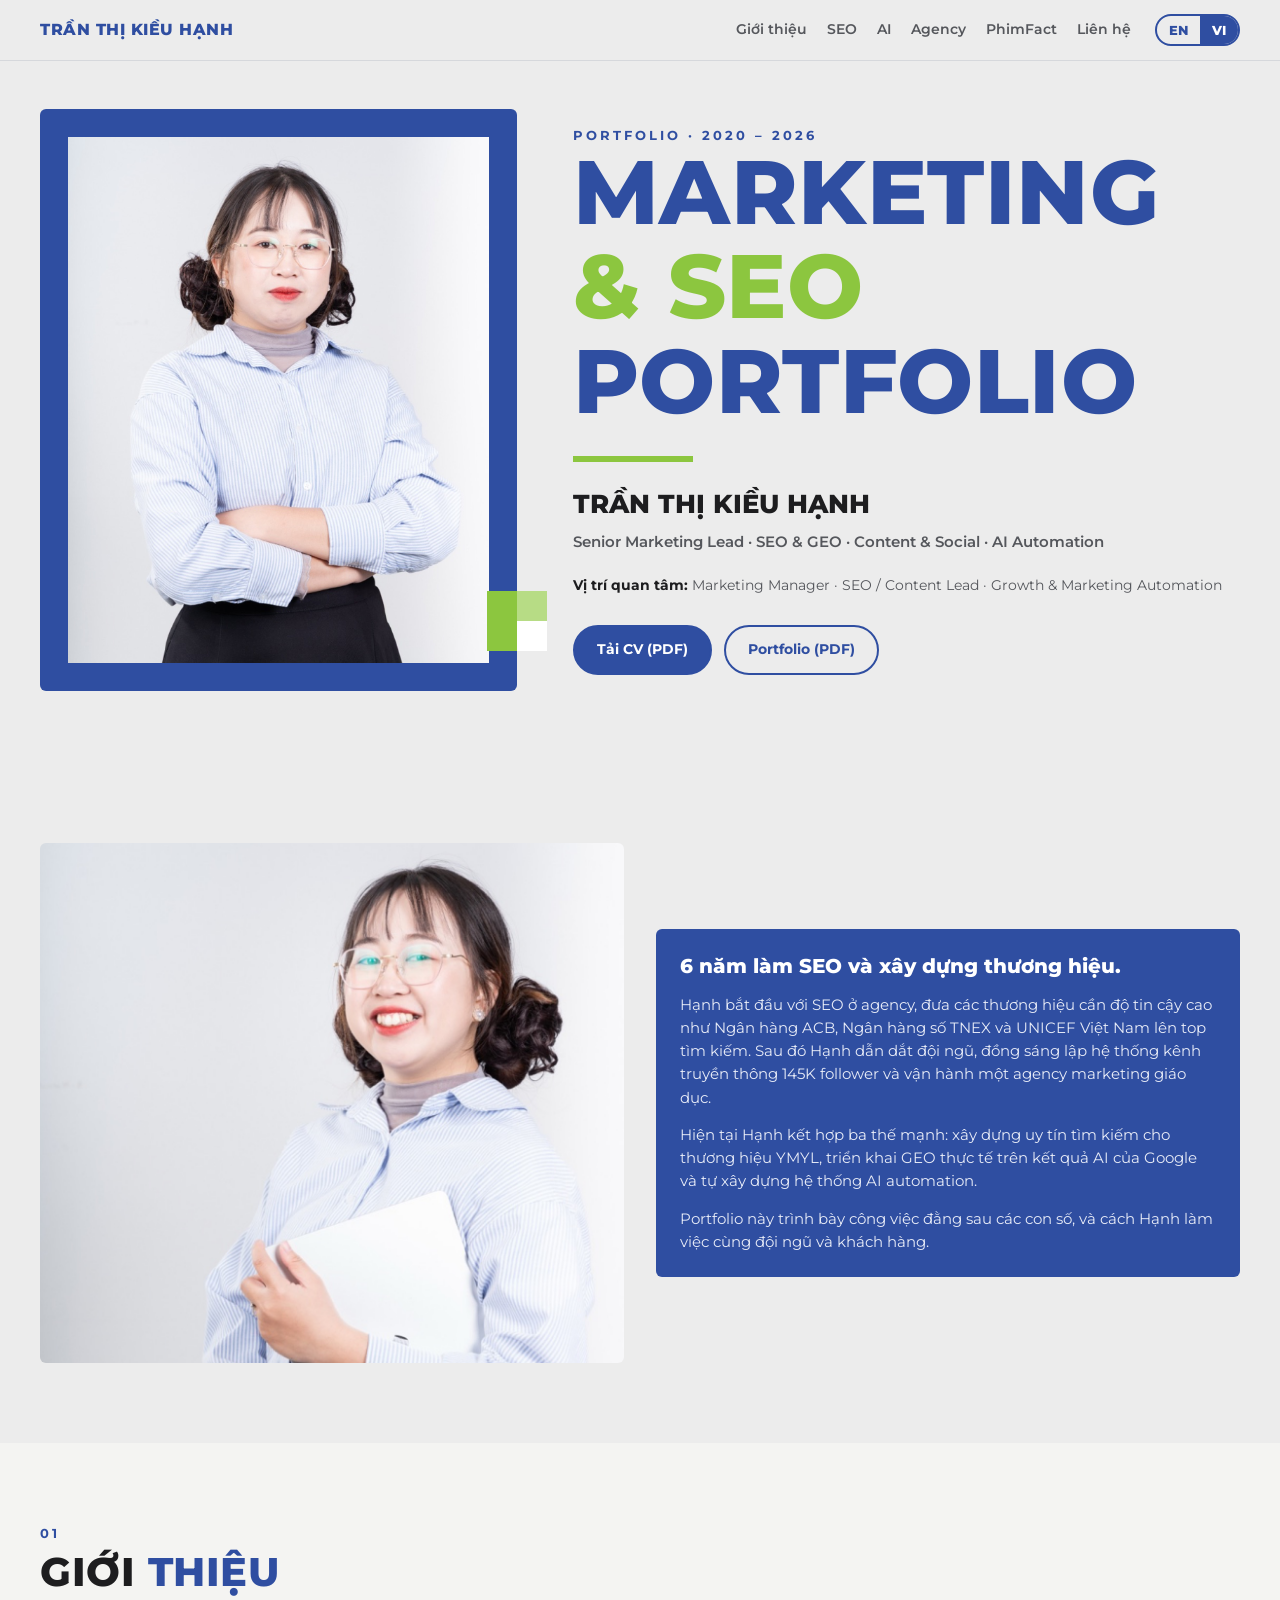
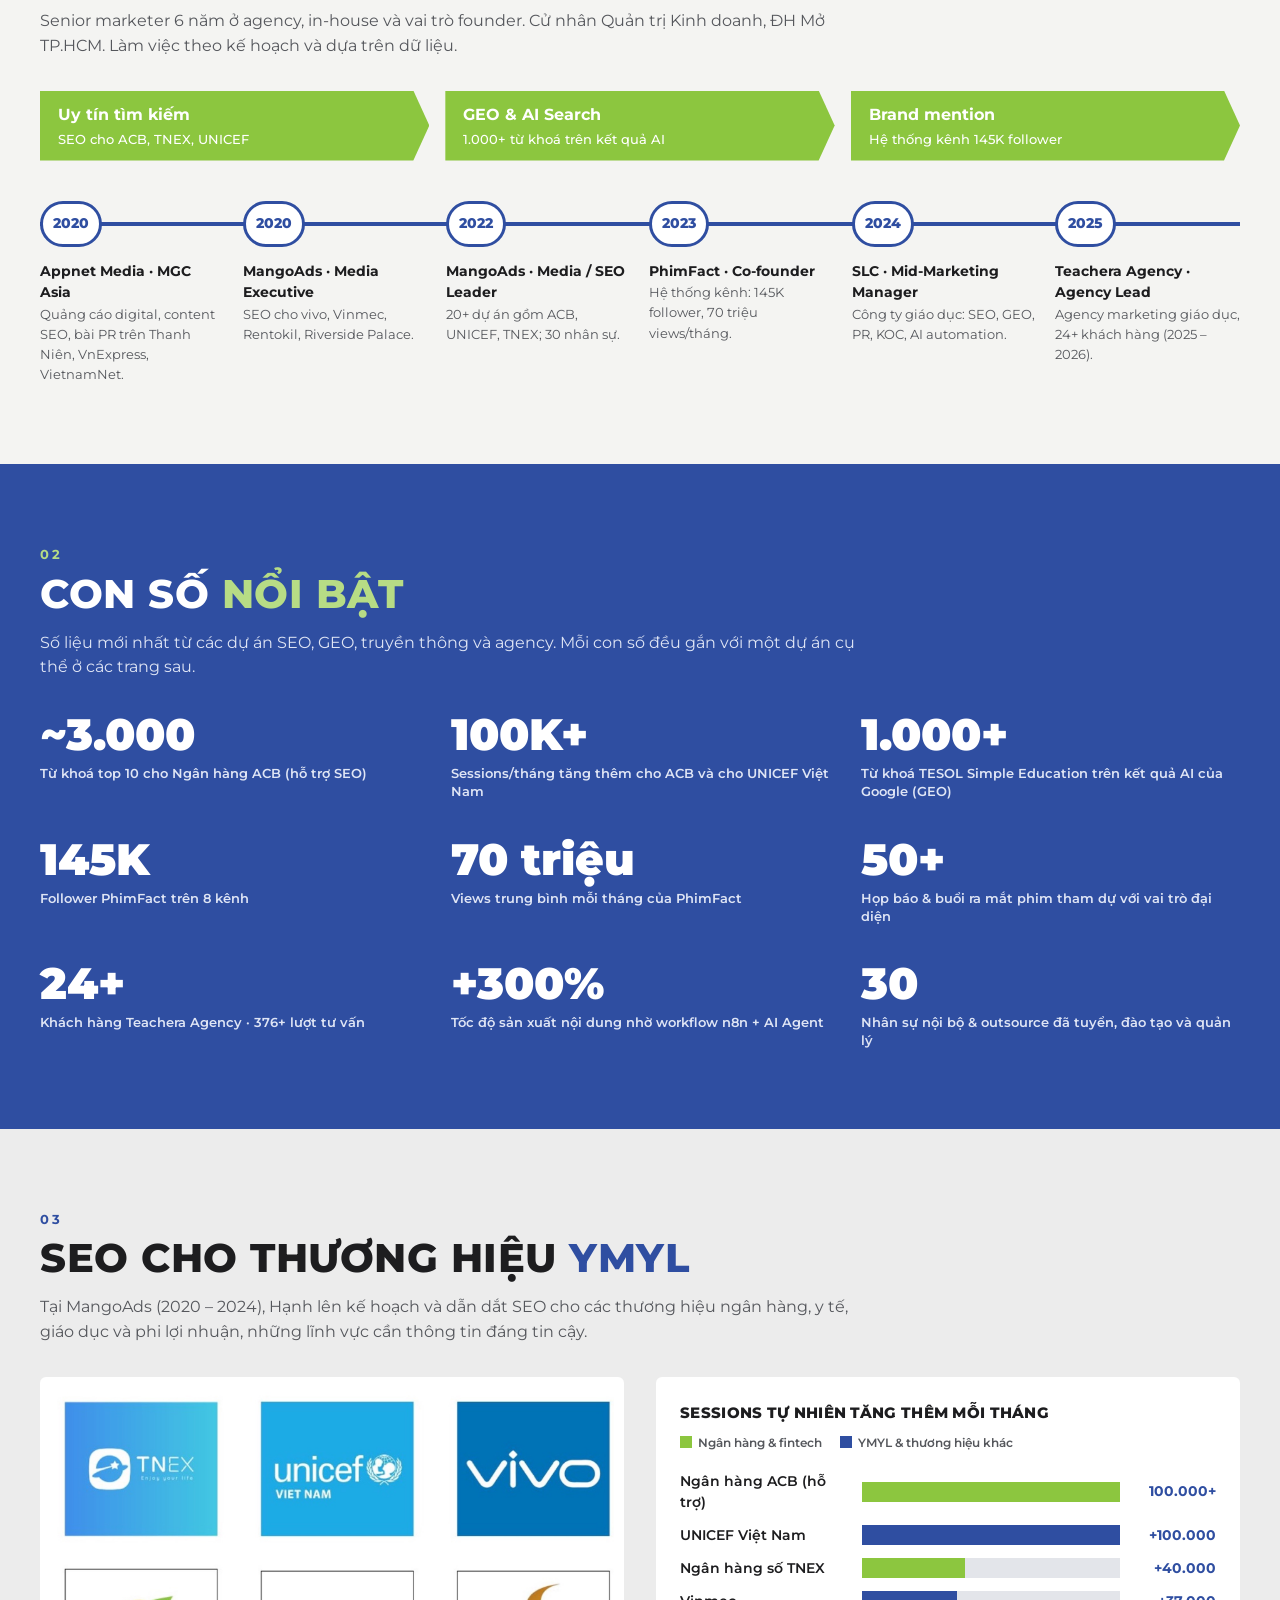
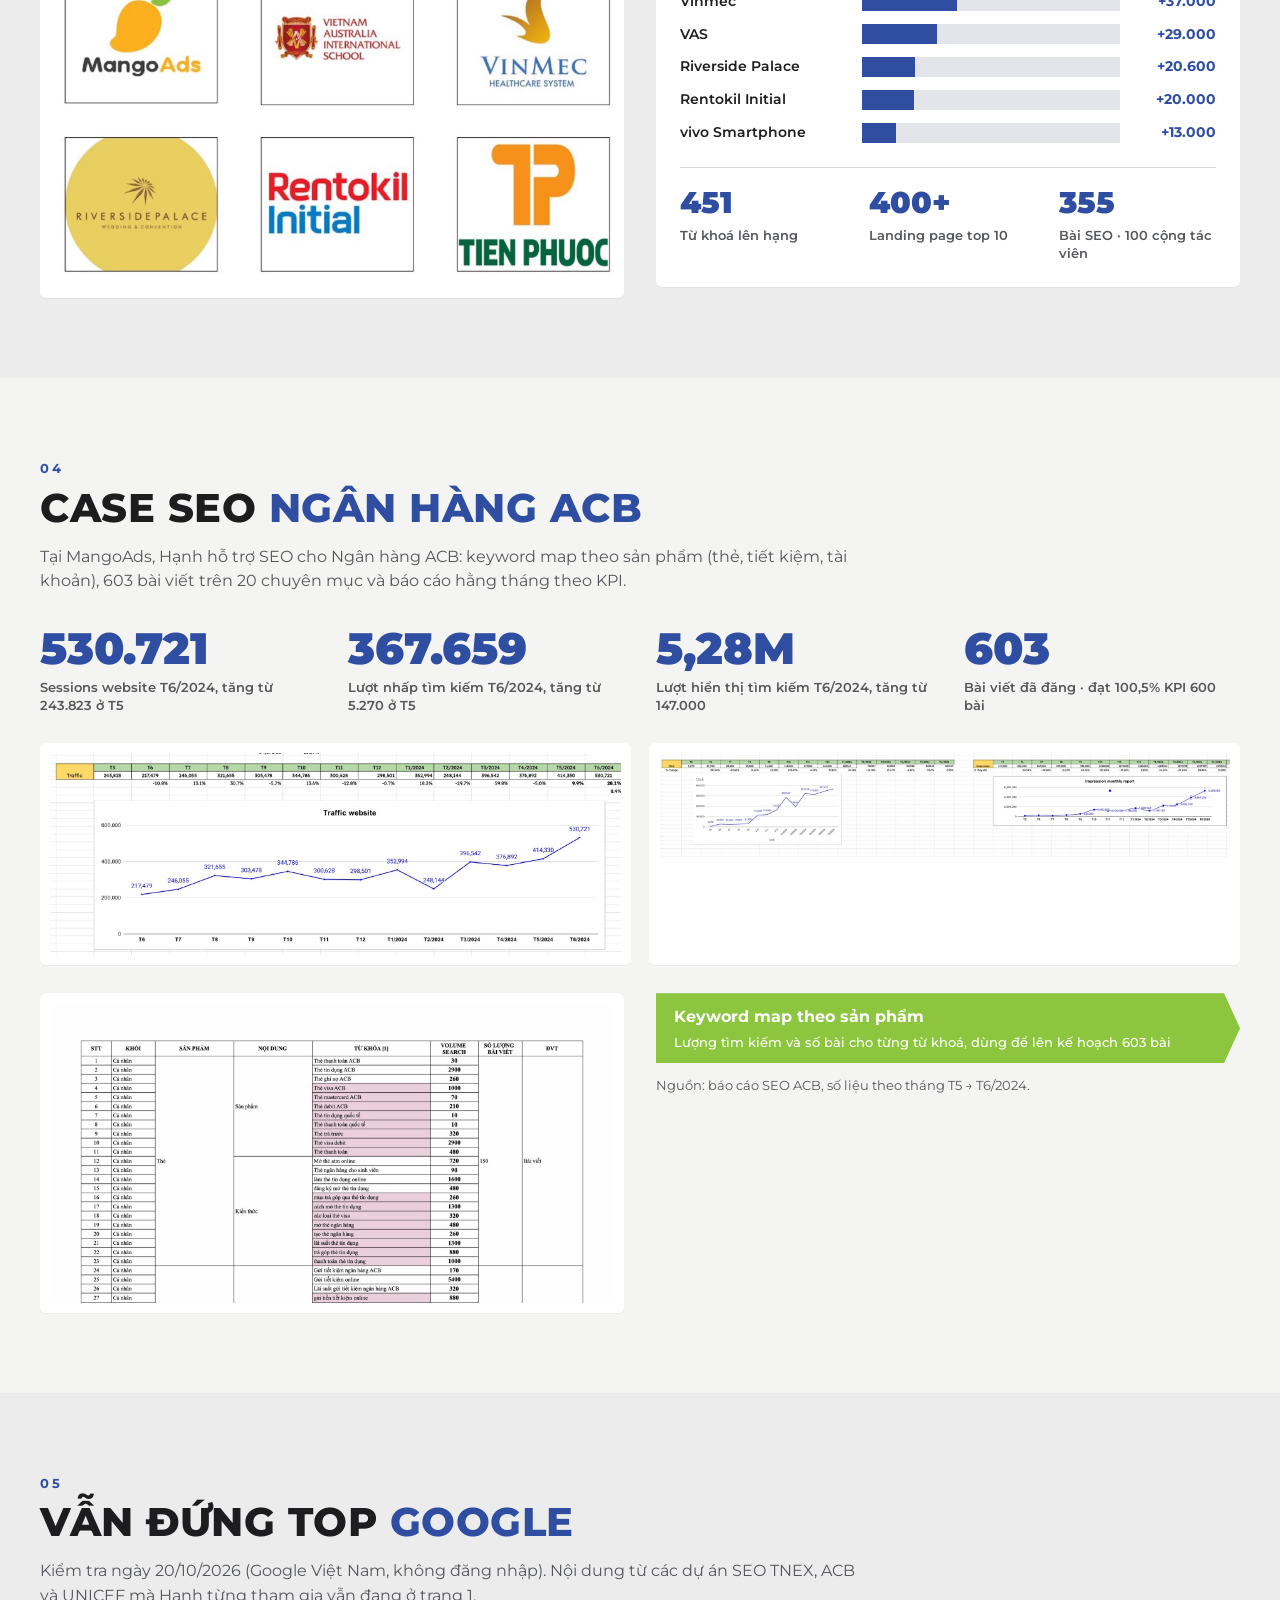
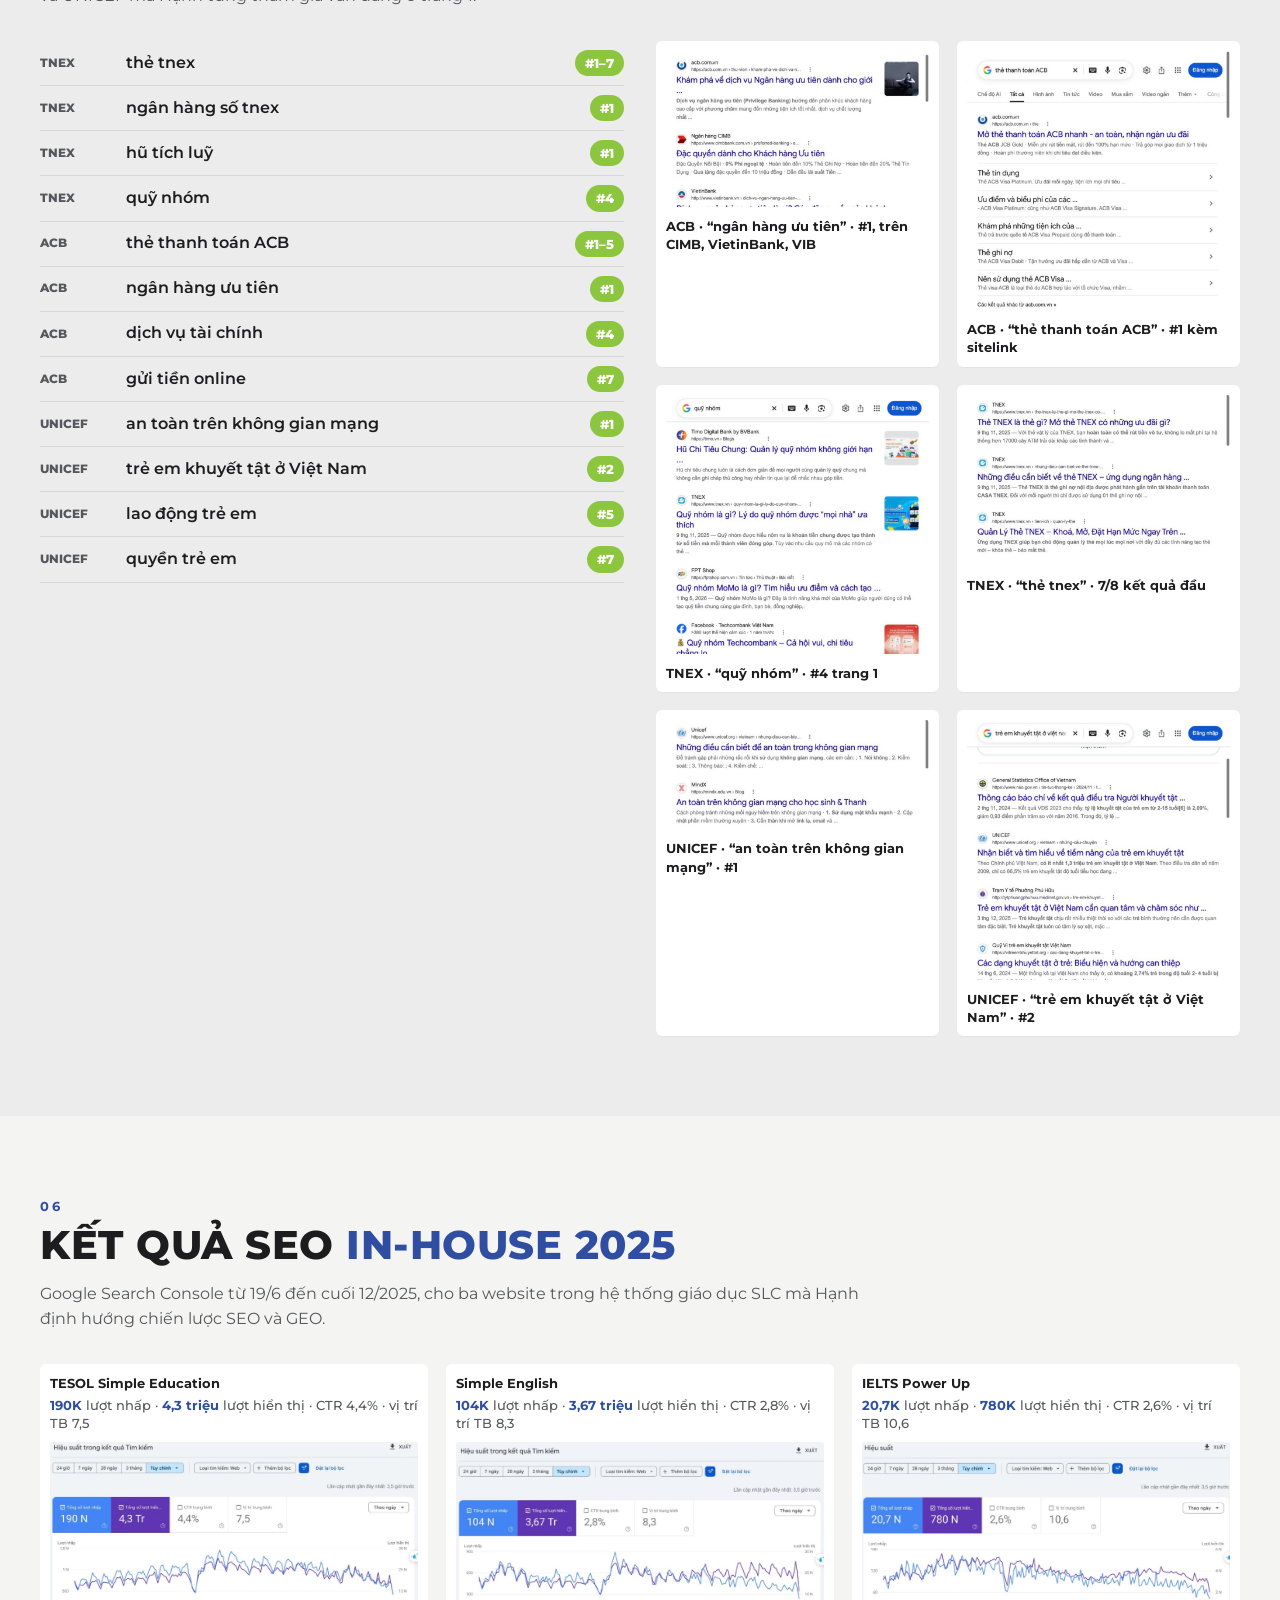
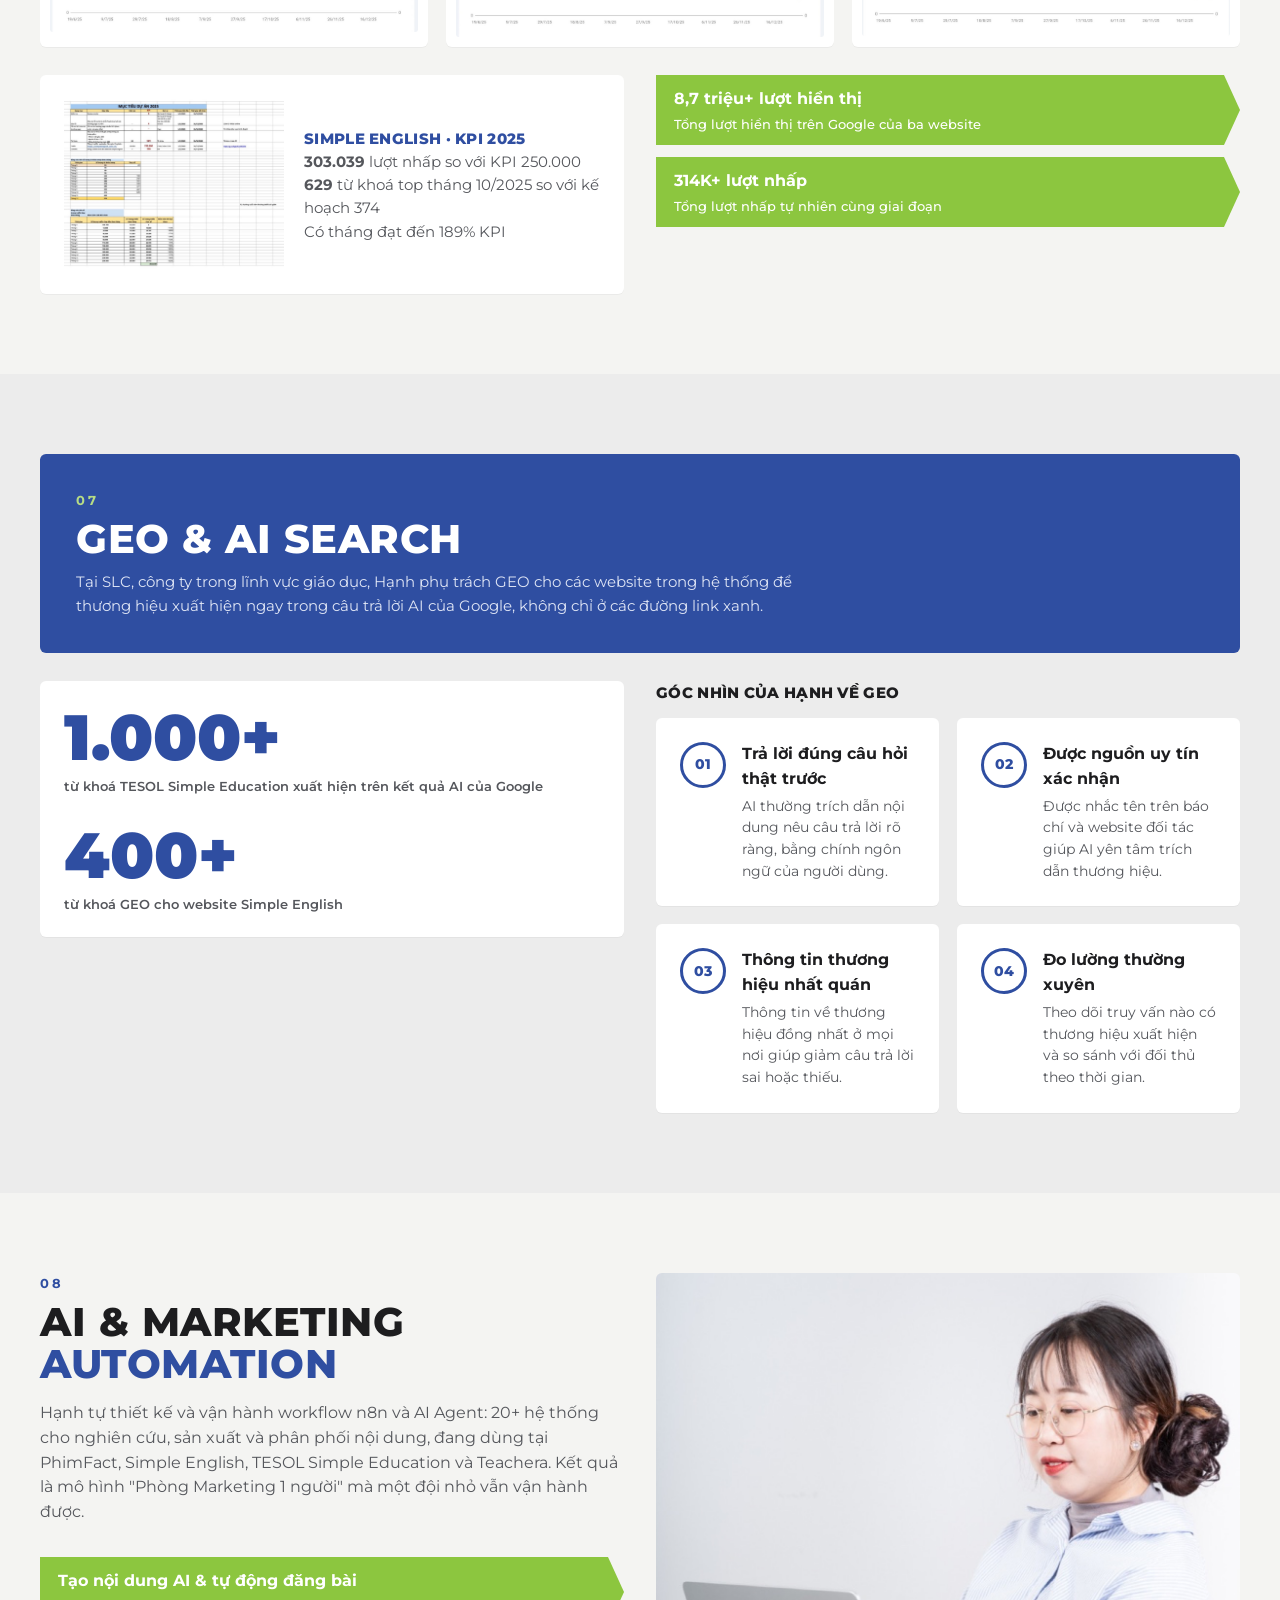
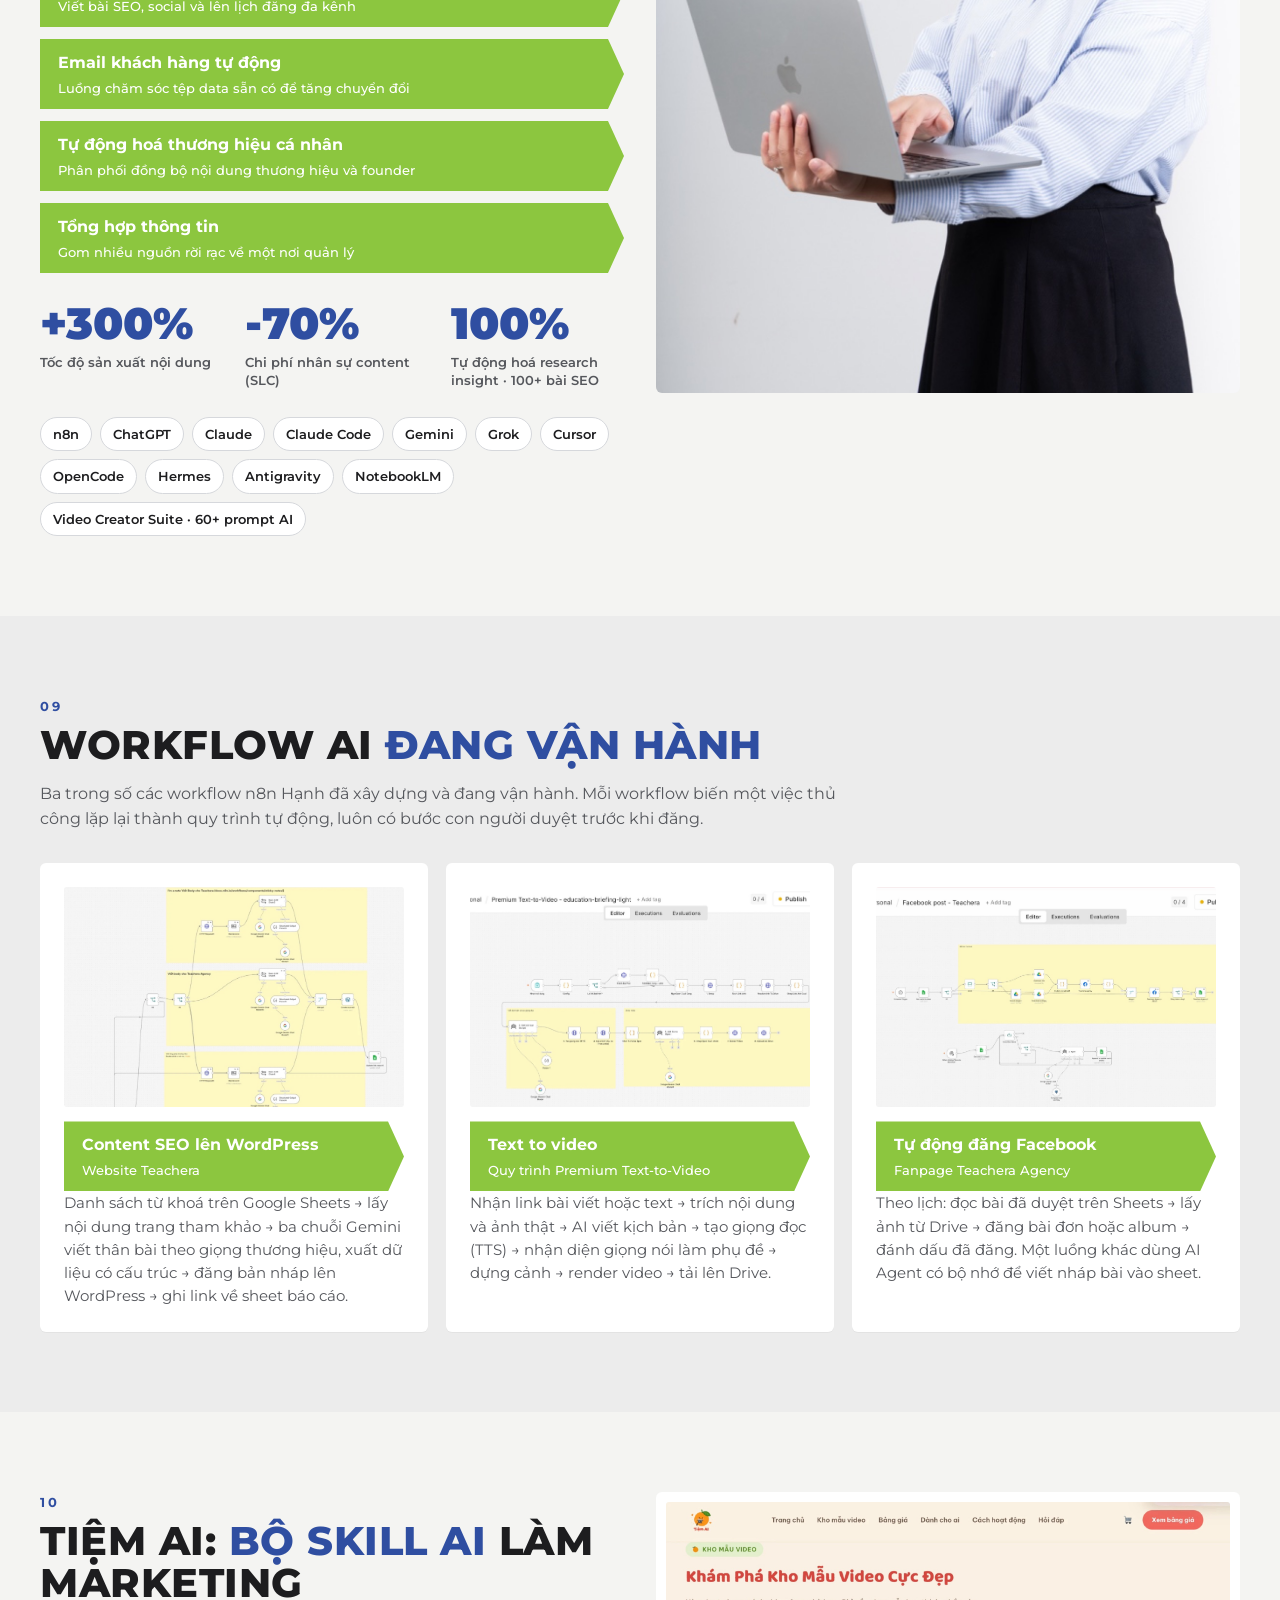
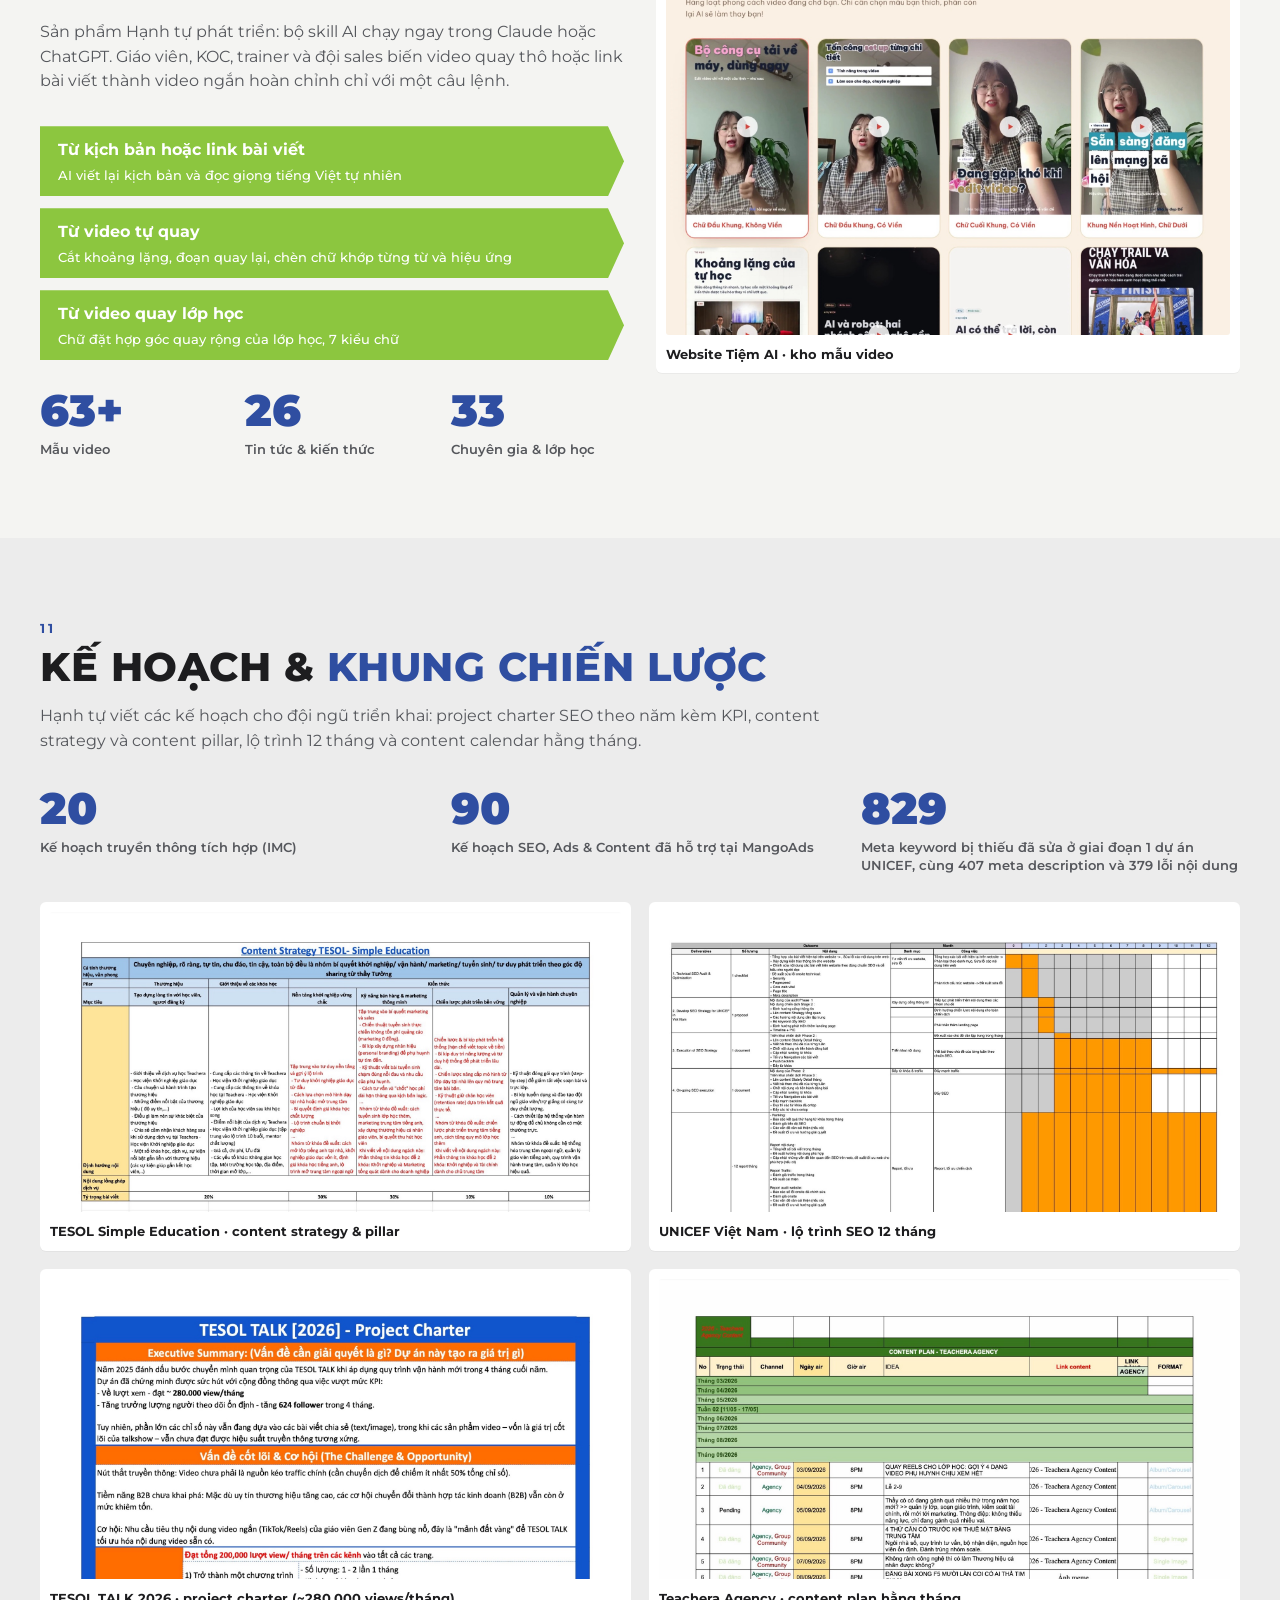
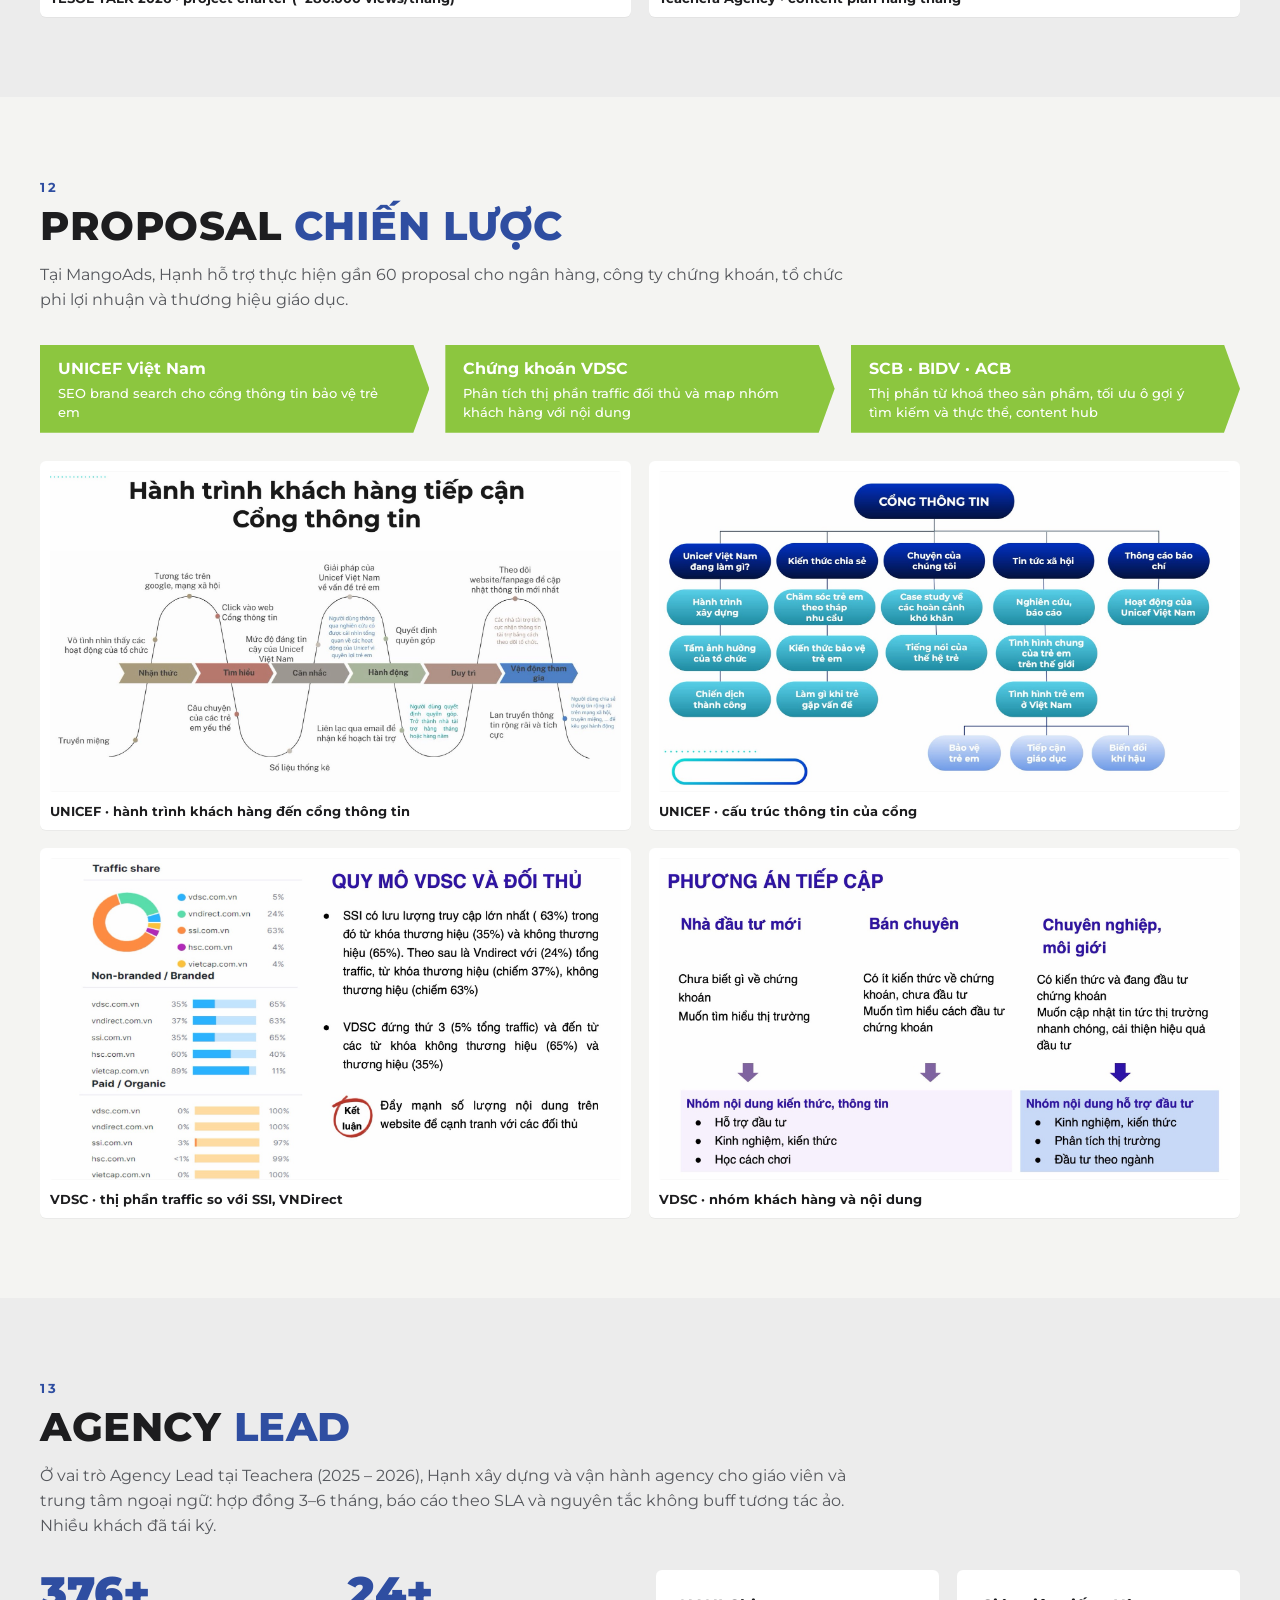
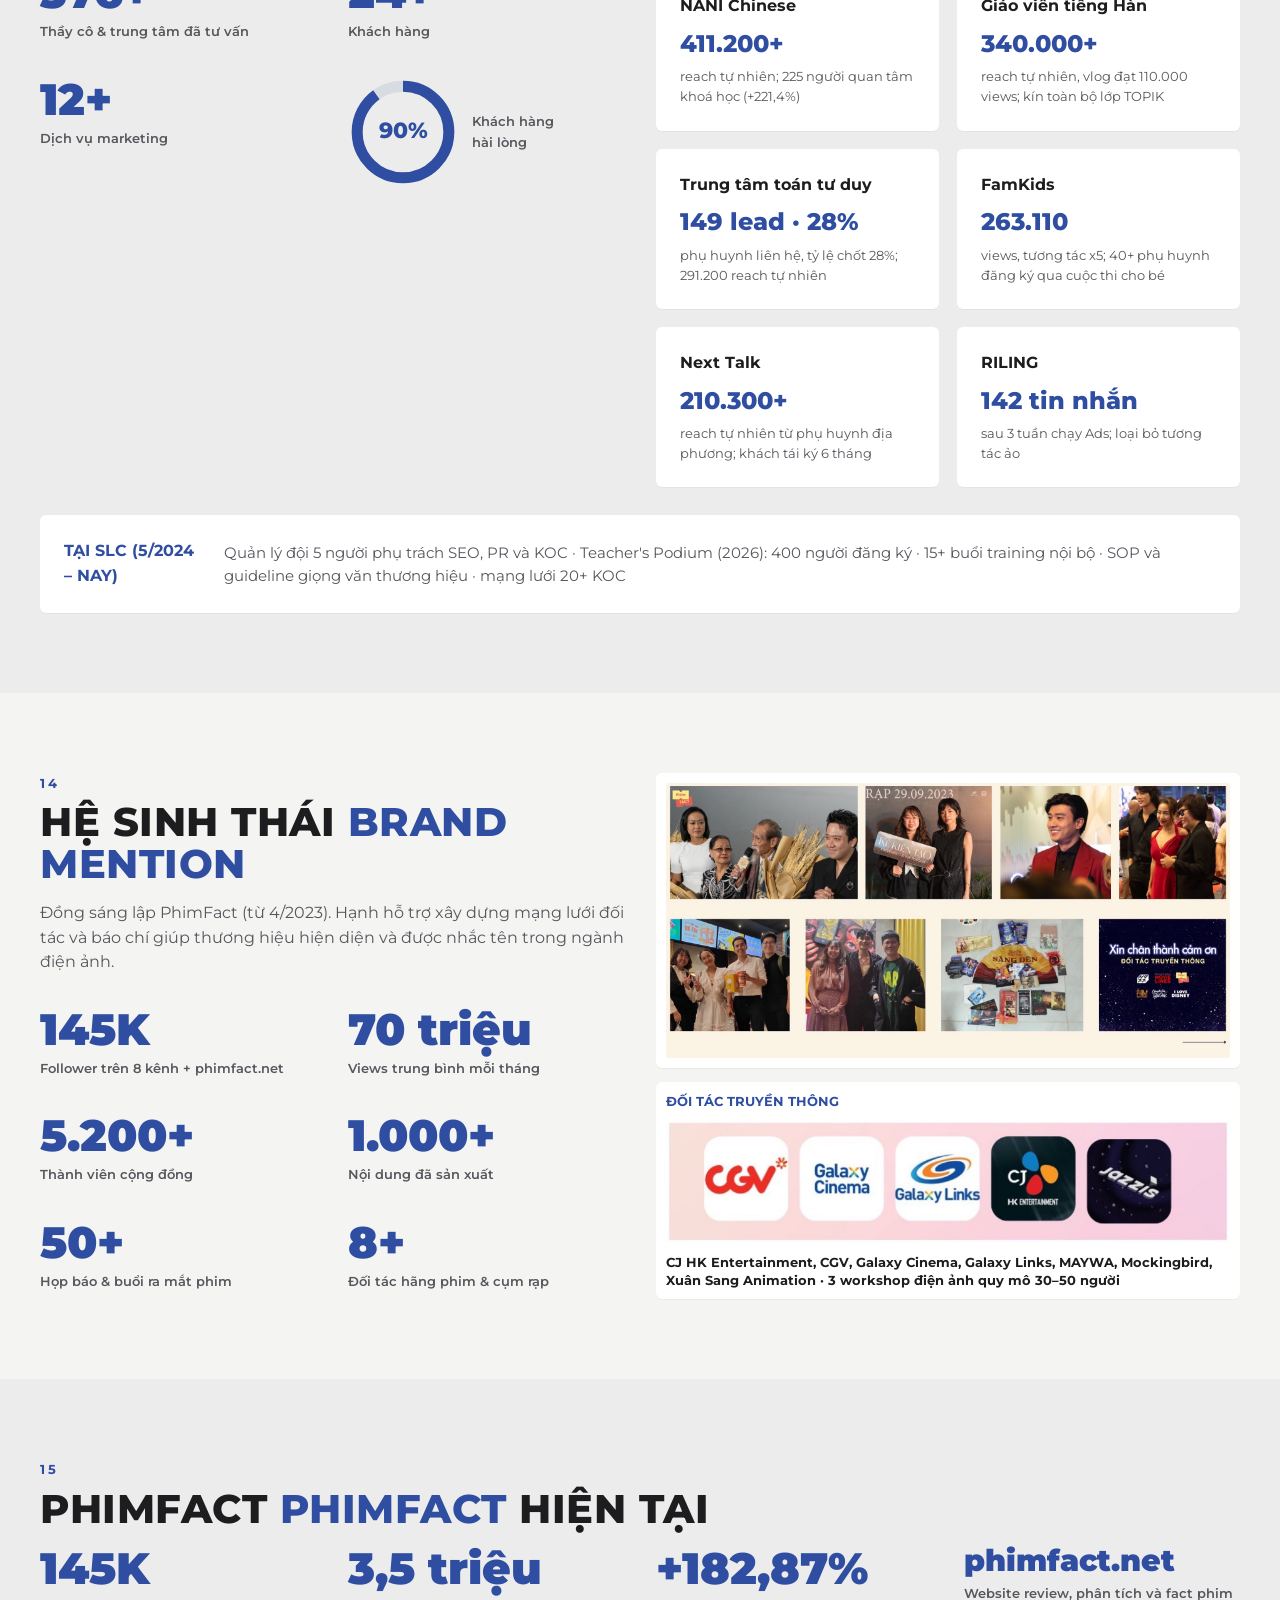
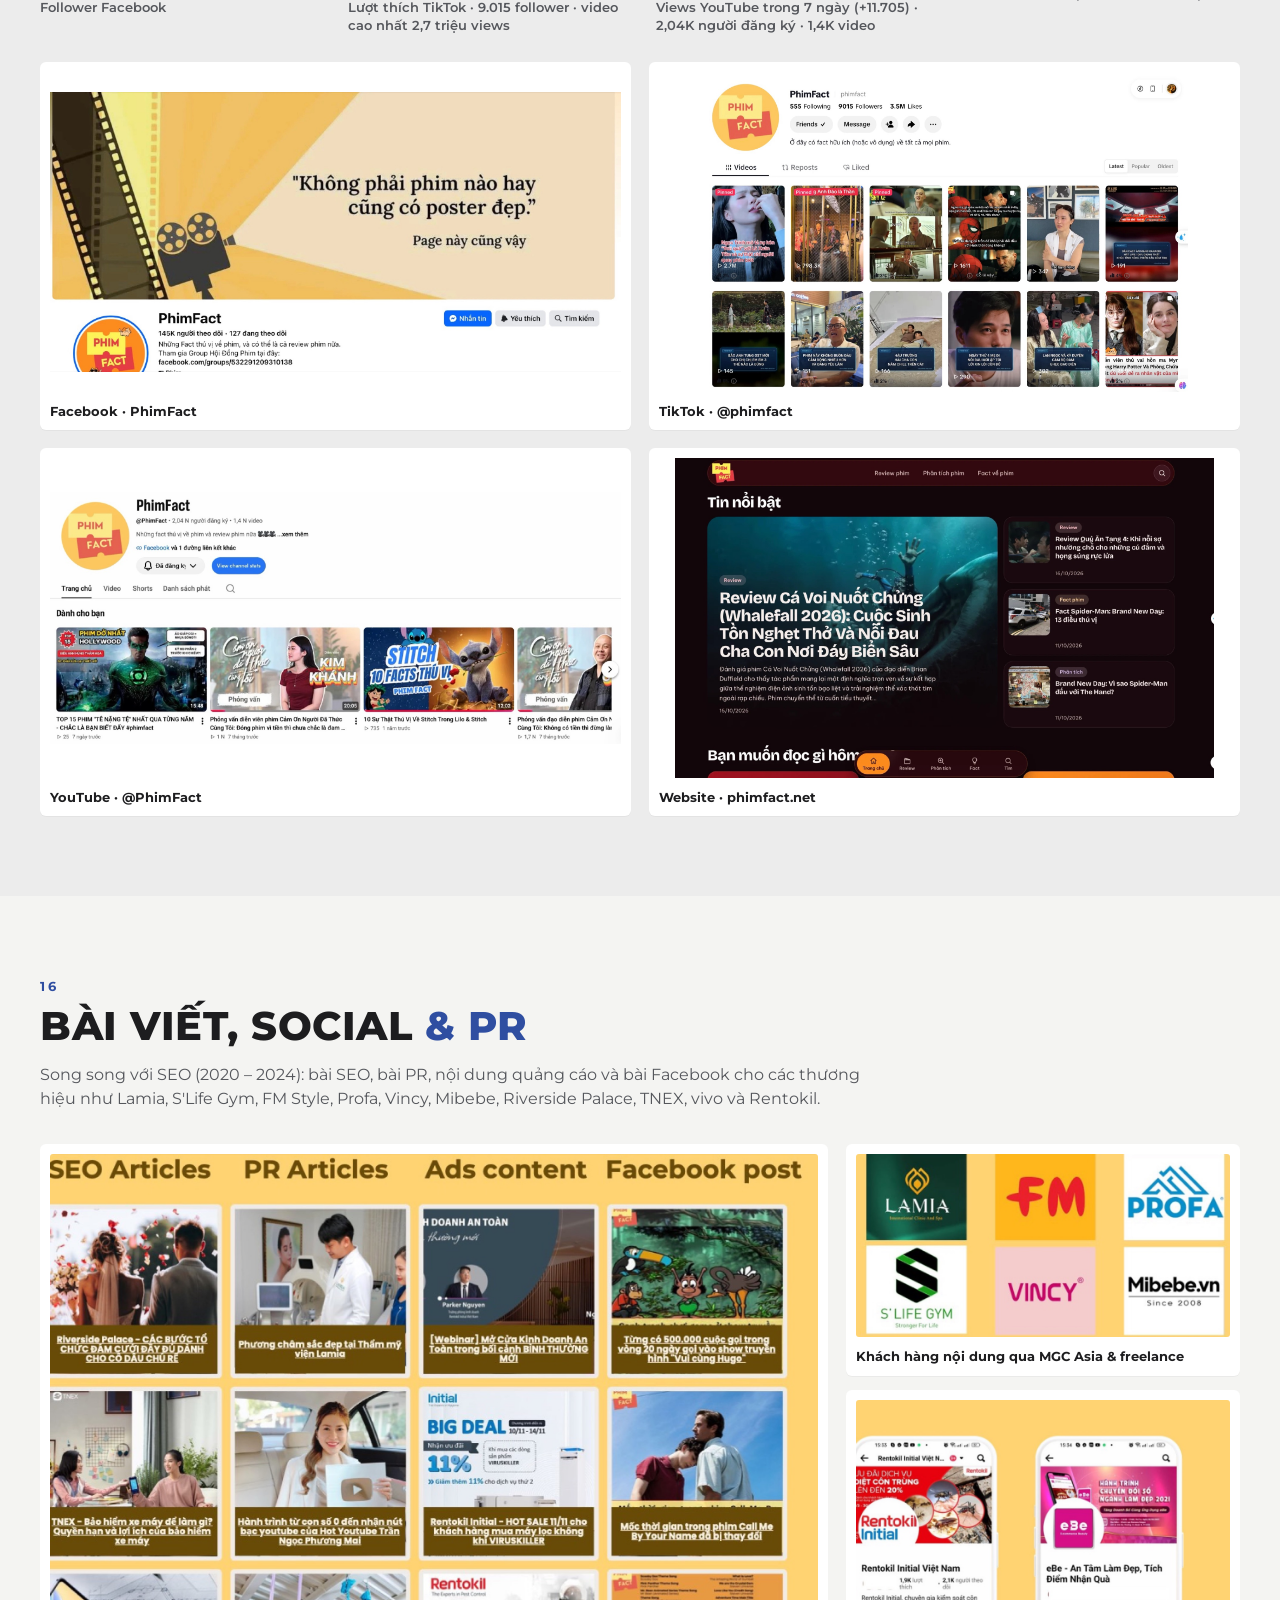
==== vi.html @ a960ad6c "Portfolio website (EN/VI) Co-Authored-By: Claude Opus 5.5 <noreply@anthropic.com>" ====
<!doctype html>
<html lang="vi">
<head>
<meta charset="utf-8">
<meta name="viewport" content="width=device-width, initial-scale=1">
<title>Trần Thị Kiều Hạnh – Portfolio Marketing &amp; SEO</title>
<meta name="description" content="Portfolio of Tran Thi Kieu Hanh, Senior Marketing Lead: SEO &amp; GEO, content &amp; social, digital PR and AI marketing automation. 6 years across agency, in-house and founder roles.">
<meta property="og:title" content="Trần Thị Kiều Hạnh – Portfolio Marketing &amp; SEO">
<meta property="og:description" content="SEO &amp; GEO, content &amp; social, digital PR and AI marketing automation. ACB, TNEX, UNICEF Vietnam, PhimFact, Teachera Agency.">
<meta property="og:image" content="assets/hanh-109.jpg">
<link rel="preconnect" href="https://fonts.googleapis.com">
<link href="https://fonts.googleapis.com/css2?family=Montserrat:wght@400;500;600;700;800;900&display=swap" rel="stylesheet">
<link rel="stylesheet" href="style.css">
</head>
<body>

<header class="nav">
  <div class="wrap nav-in">
    <a class="brand" href="#top">Trần Thị Kiều Hạnh</a>
    <nav class="links">
      <a href="#about">Giới thiệu</a>
      <a href="#seo">SEO</a>
      <a href="#ai">AI</a>
      <a href="#agency">Agency</a>
      <a href="#phimfact">PhimFact</a>
      <a href="#contact">Liên hệ</a>
    </nav>
    <div class="lang"><!--LANG--><a href="index.html">EN</a><a class="on" href="vi.html">VI</a><!--/LANG--></div>
  </div>
</header>

<main id="top">

<!-- HERO -->
<section class="hero">
  <div class="wrap hero-in">
    <div class="hero-photo"><img src="assets/hanh-109.jpg" alt="Tran Thi Kieu Hanh"><div class="px px-a"><i></i><i class="l"></i><i></i><i class="b"></i></div></div>
    <div class="hero-text">
      <div class="eyebrow">Portfolio · 2020 – 2026</div>
      <h1>Marketing <span class="g">&amp; SEO</span> Portfolio</h1>
      <div class="bar"></div>
      <div class="name">Trần Thị Kiều Hạnh</div>
      <p class="sub">Senior Marketing Lead · SEO &amp; GEO · Content &amp; Social · AI Automation</p>
      <p class="open"><b>Vị trí quan tâm:</b> Marketing Manager · SEO / Content Lead · Growth &amp; Marketing Automation</p>
      <div class="btns">
        <a class="btn" href="files/CV_Tran-Thi-Kieu-Hanh_VI.pdf" target="_blank" rel="noopener">Tải CV (PDF)</a>
        <a class="btn ghost" href="files/Portfolio_Tran-Thi-Kieu-Hanh_VI.pdf" target="_blank" rel="noopener">Portfolio (PDF)</a>
      </div>
    </div>
  </div>
</section>

<!-- INTRO -->
<section class="sec">
  <div class="wrap two">
    <div class="intro-photo"><img src="assets/hanh-136.jpg" alt=""></div>
    <div class="bluebox pad">
      <h3>6 năm làm SEO và xây dựng thương hiệu.</h3>
      <p>Hạnh bắt đầu với SEO ở agency, đưa các thương hiệu cần độ tin cậy cao như Ngân hàng ACB, Ngân hàng số TNEX và UNICEF Việt Nam lên top tìm kiếm. Sau đó Hạnh dẫn dắt đội ngũ, đồng sáng lập hệ thống kênh truyền thông 145K follower và vận hành một agency marketing giáo dục.</p>
      <p>Hiện tại Hạnh kết hợp ba thế mạnh: xây dựng uy tín tìm kiếm cho thương hiệu YMYL, triển khai GEO thực tế trên kết quả AI của Google và tự xây dựng hệ thống AI automation.</p>
      <p>Portfolio này trình bày công việc đằng sau các con số, và cách Hạnh làm việc cùng đội ngũ và khách hàng.</p>
    </div>
  </div>
</section>

<!-- ABOUT -->
<section class="sec alt" id="about">
  <div class="wrap">
    <div class="head"><div class="eyebrow">01</div><h2>Giới <span class="b">thiệu</span></h2></div>
    <p class="lead">Senior marketer 6 năm ở agency, in-house và vai trò founder. Cử nhân Quản trị Kinh doanh, ĐH Mở TP.HCM. Làm việc theo kế hoạch và dựa trên dữ liệu.</p>
    <div class="tabs3">
      <div class="tab">Uy tín tìm kiếm<small>SEO cho ACB, TNEX, UNICEF</small></div>
      <div class="tab">GEO &amp; AI Search<small>1.000+ từ khoá trên kết quả AI</small></div>
      <div class="tab">Brand mention<small>Hệ thống kênh 145K follower</small></div>
    </div>
    <div class="timeline">
      <div class="tl"><span class="num">2020</span><b>Appnet Media · MGC Asia</b><p>Quảng cáo digital, content SEO, bài PR trên Thanh Niên, VnExpress, VietnamNet.</p></div>
      <div class="tl"><span class="num">2020</span><b>MangoAds · Media Executive</b><p>SEO cho vivo, Vinmec, Rentokil, Riverside Palace.</p></div>
      <div class="tl"><span class="num">2022</span><b>MangoAds · Media / SEO Leader</b><p>20+ dự án gồm ACB, UNICEF, TNEX; 30 nhân sự.</p></div>
      <div class="tl"><span class="num">2023</span><b>PhimFact · Co-founder</b><p>Hệ thống kênh: 145K follower, 70 triệu views/tháng.</p></div>
      <div class="tl"><span class="num">2024</span><b>SLC · Mid-Marketing Manager</b><p>Công ty giáo dục: SEO, GEO, PR, KOC, AI automation.</p></div>
      <div class="tl"><span class="num">2025</span><b>Teachera Agency · Agency Lead</b><p>Agency marketing giáo dục, 24+ khách hàng (2025 – 2026).</p></div>
    </div>
  </div>
</section>

<!-- NUMBERS -->
<section class="sec blue">
  <div class="wrap">
    <div class="head"><div class="eyebrow light">02</div><h2 class="w">Con số <span class="g">nổi bật</span></h2></div>
    <p class="lead w">Số liệu mới nhất từ các dự án SEO, GEO, truyền thông và agency. Mỗi con số đều gắn với một dự án cụ thể ở các trang sau.</p>
    <div class="stats">
      <div class="stat"><b>~3.000</b><span>Từ khoá top 10 cho Ngân hàng ACB (hỗ trợ SEO)</span></div>
      <div class="stat"><b>100K+</b><span>Sessions/tháng tăng thêm cho ACB và cho UNICEF Việt Nam</span></div>
      <div class="stat"><b>1.000+</b><span>Từ khoá TESOL Simple Education trên kết quả AI của Google (GEO)</span></div>
      <div class="stat"><b>145K</b><span>Follower PhimFact trên 8 kênh</span></div>
      <div class="stat"><b>70 triệu</b><span>Views trung bình mỗi tháng của PhimFact</span></div>
      <div class="stat"><b>50+</b><span>Họp báo &amp; buổi ra mắt phim tham dự với vai trò đại diện</span></div>
      <div class="stat"><b>24+</b><span>Khách hàng Teachera Agency · 376+ lượt tư vấn</span></div>
      <div class="stat"><b>+300%</b><span>Tốc độ sản xuất nội dung nhờ workflow n8n + AI Agent</span></div>
      <div class="stat"><b>30</b><span>Nhân sự nội bộ &amp; outsource đã tuyển, đào tạo và quản lý</span></div>
    </div>
  </div>
</section>

<!-- SEO YMYL -->
<section class="sec" id="seo">
  <div class="wrap">
    <div class="head"><div class="eyebrow">03</div><h2>SEO cho thương hiệu <span class="b">YMYL</span></h2></div>
    <p class="lead">Tại MangoAds (2020 – 2024), Hạnh lên kế hoạch và dẫn dắt SEO cho các thương hiệu ngân hàng, y tế, giáo dục và phi lợi nhuận, những lĩnh vực cần thông tin đáng tin cậy.</p>
    <div class="two top">
      <figure class="card fig"><img class="zoom" src="assets/seo-logos.jpg" alt="SEO clients"></figure>
      <div class="card pad">
        <h4>Sessions tự nhiên tăng thêm mỗi tháng</h4>
        <div class="legend"><span><i class="lg-g"></i>Ngân hàng &amp; fintech</span><span><i class="lg-b"></i>YMYL &amp; thương hiệu khác</span></div>
        <div class="bars">
          <div class="br"><span>Ngân hàng ACB (hỗ trợ)</span><i><em class="g" style="width:100%"></em></i><b>100.000+</b></div>
          <div class="br"><span>UNICEF Việt Nam</span><i><em style="width:100%"></em></i><b>+100.000</b></div>
          <div class="br"><span>Ngân hàng số TNEX</span><i><em class="g" style="width:40%"></em></i><b>+40.000</b></div>
          <div class="br"><span>Vinmec</span><i><em style="width:37%"></em></i><b>+37.000</b></div>
          <div class="br"><span>VAS</span><i><em style="width:29%"></em></i><b>+29.000</b></div>
          <div class="br"><span>Riverside Palace</span><i><em style="width:20.6%"></em></i><b>+20.600</b></div>
          <div class="br"><span>Rentokil Initial</span><i><em style="width:20%"></em></i><b>+20.000</b></div>
          <div class="br"><span>vivo Smartphone</span><i><em style="width:13%"></em></i><b>+13.000</b></div>
        </div>
        <div class="stats small">
          <div class="stat"><b>451</b><span>Từ khoá lên hạng</span></div>
          <div class="stat"><b>400+</b><span>Landing page top 10</span></div>
          <div class="stat"><b>355</b><span>Bài SEO · 100 cộng tác viên</span></div>
        </div>
      </div>
    </div>
  </div>
</section>

<!-- ACB -->
<section class="sec alt">
  <div class="wrap">
    <div class="head"><div class="eyebrow">04</div><h2>Case SEO <span class="b">ngân hàng ACB</span></h2></div>
    <p class="lead">Tại MangoAds, Hạnh hỗ trợ SEO cho Ngân hàng ACB: keyword map theo sản phẩm (thẻ, tiết kiệm, tài khoản), 603 bài viết trên 20 chuyên mục và báo cáo hằng tháng theo KPI.</p>
    <div class="stats four">
      <div class="stat"><b>530.721</b><span>Sessions website T6/2024, tăng từ 243.823 ở T5</span></div>
      <div class="stat"><b>367.659</b><span>Lượt nhấp tìm kiếm T6/2024, tăng từ 5.270 ở T5</span></div>
      <div class="stat"><b>5,28M</b><span>Lượt hiển thị tìm kiếm T6/2024, tăng từ 147.000</span></div>
      <div class="stat"><b>603</b><span>Bài viết đã đăng · đạt 100,5% KPI 600 bài</span></div>
    </div>
    <div class="grid2">
      <figure class="card fig"><img class="zoom" src="assets/acb-traffic.jpg" alt="ACB traffic"></figure>
      <figure class="card fig"><img class="zoom" src="assets/acb-clicks-impr.jpg" alt="ACB clicks and impressions"></figure>
    </div>
    <div class="two top mt">
      <figure class="card fig"><img class="zoom crop" src="assets/plan-acb-keywordmap-c.jpg" alt="Keyword map"></figure>
      <div><div class="tab">Keyword map theo sản phẩm<small>Lượng tìm kiếm và số bài cho từng từ khoá, dùng để lên kế hoạch 603 bài</small></div>
      <p class="note">Nguồn: báo cáo SEO ACB, số liệu theo tháng T5 → T6/2024.</p></div>
    </div>
  </div>
</section>

<!-- STILL RANKING -->
<section class="sec">
  <div class="wrap">
    <div class="head"><div class="eyebrow">05</div><h2>Vẫn đứng top <span class="b">Google</span></h2></div>
    <p class="lead">Kiểm tra ngày 20/10/2026 (Google Việt Nam, không đăng nhập). Nội dung từ các dự án SEO TNEX, ACB và UNICEF mà Hạnh từng tham gia vẫn đang ở trang 1.</p>
    <div class="two top">
      <div class="rank">
        <div class="rr"><span>TNEX</span><b>thẻ tnex</b><em>#1–7</em></div>
        <div class="rr"><span>TNEX</span><b>ngân hàng số tnex</b><em>#1</em></div>
        <div class="rr"><span>TNEX</span><b>hũ tích luỹ</b><em>#1</em></div>
        <div class="rr"><span>TNEX</span><b>quỹ nhóm</b><em>#4</em></div>
        <div class="rr"><span>ACB</span><b>thẻ thanh toán ACB</b><em>#1–5</em></div>
        <div class="rr"><span>ACB</span><b>ngân hàng ưu tiên</b><em>#1</em></div>
        <div class="rr"><span>ACB</span><b>dịch vụ tài chính</b><em>#4</em></div>
        <div class="rr"><span>ACB</span><b>gửi tiền online</b><em>#7</em></div>
        <div class="rr"><span>UNICEF</span><b>an toàn trên không gian mạng</b><em>#1</em></div>
        <div class="rr"><span>UNICEF</span><b>trẻ em khuyết tật ở Việt Nam</b><em>#2</em></div>
        <div class="rr"><span>UNICEF</span><b>lao động trẻ em</b><em>#5</em></div>
        <div class="rr"><span>UNICEF</span><b>quyền trẻ em</b><em>#7</em></div>
      </div>
      <div class="grid3">
        <figure class="card fig"><img class="zoom" src="assets/serp/acb-ngan-hang-uu-tien.jpg" alt=""><figcaption>ACB · “ngân hàng ưu tiên” · #1, trên CIMB, VietinBank, VIB</figcaption></figure>
        <figure class="card fig"><img class="zoom" src="assets/serp/acb-the-thanh-toan-acb.jpg" alt=""><figcaption>ACB · “thẻ thanh toán ACB” · #1 kèm sitelink</figcaption></figure>
        <figure class="card fig"><img class="zoom" src="assets/serp/tnex-quy-nhom.jpg" alt=""><figcaption>TNEX · “quỹ nhóm” · #4 trang 1</figcaption></figure>
        <figure class="card fig"><img class="zoom" src="assets/serp/tnex-the-tnex.jpg" alt=""><figcaption>TNEX · “thẻ tnex” · 7/8 kết quả đầu</figcaption></figure>
        <figure class="card fig"><img class="zoom" src="assets/serp/unicef-an-toan-khong-gian-mang.jpg" alt=""><figcaption>UNICEF · “an toàn trên không gian mạng” · #1</figcaption></figure>
        <figure class="card fig"><img class="zoom" src="assets/serp/unicef-tre-em-khuyet-tat.jpg" alt=""><figcaption>UNICEF · “trẻ em khuyết tật ở Việt Nam” · #2</figcaption></figure>
      </div>
    </div>
  </div>
</section>

<!-- IN-HOUSE -->
<section class="sec alt">
  <div class="wrap">
    <div class="head"><div class="eyebrow">06</div><h2>Kết quả SEO <span class="b">in-house 2025</span></h2></div>
    <p class="lead">Google Search Console từ 19/6 đến cuối 12/2025, cho ba website trong hệ thống giáo dục SLC mà Hạnh định hướng chiến lược SEO và GEO.</p>
    <div class="grid3">
      <figure class="card fig"><figcaption class="top"><b>TESOL Simple Education</b><span><b>190K</b> lượt nhấp · <b>4,3 triệu</b> lượt hiển thị · CTR 4,4% · vị trí TB 7,5</span></figcaption><img class="zoom" src="assets/gsc-tse-crop.jpg" alt=""></figure>
      <figure class="card fig"><figcaption class="top"><b>Simple English</b><span><b>104K</b> lượt nhấp · <b>3,67 triệu</b> lượt hiển thị · CTR 2,8% · vị trí TB 8,3</span></figcaption><img class="zoom" src="assets/gsc-simpleenglish-crop.jpg" alt=""></figure>
      <figure class="card fig"><figcaption class="top"><b>IELTS Power Up</b><span><b>20,7K</b> lượt nhấp · <b>780K</b> lượt hiển thị · CTR 2,6% · vị trí TB 10,6</span></figcaption><img class="zoom" src="assets/gsc-ieltspowerup-crop.jpg" alt=""></figure>
    </div>
    <div class="two top mt">
      <div class="card pad row">
        <img class="zoom thumb" src="assets/plan-se-kpi-results.jpg" alt="">
        <div><h4 class="b">Simple English · KPI 2025</h4><p><b>303.039</b> lượt nhấp so với KPI 250.000<br><b>629</b> từ khoá top tháng 10/2025 so với kế hoạch 374<br>Có tháng đạt đến 189% KPI</p></div>
      </div>
      <div class="stack">
        <div class="tab">8,7 triệu+ lượt hiển thị<small>Tổng lượt hiển thị trên Google của ba website</small></div>
        <div class="tab">314K+ lượt nhấp<small>Tổng lượt nhấp tự nhiên cùng giai đoạn</small></div>
      </div>
    </div>
  </div>
</section>

<!-- GEO -->
<section class="sec">
  <div class="wrap">
    <div class="banner"><div class="eyebrow light">07</div><h2 class="w">GEO &amp; AI Search</h2><p>Tại SLC, công ty trong lĩnh vực giáo dục, Hạnh phụ trách GEO cho các website trong hệ thống để thương hiệu xuất hiện ngay trong câu trả lời AI của Google, không chỉ ở các đường link xanh.</p></div>
    <div class="two top mt">
      <div class="card pad">
        <div class="stat big"><b>1.000+</b><span>từ khoá TESOL Simple Education xuất hiện trên kết quả AI của Google</span></div>
        <div class="stat big mt"><b>400+</b><span>từ khoá GEO cho website Simple English</span></div>
      </div>
      <div>
        <h4>Góc nhìn của Hạnh về GEO</h4>
        <div class="grid2 mt-s">
          <div class="card pad step"><span class="num">01</span><div><b>Trả lời đúng câu hỏi thật trước</b><p>AI thường trích dẫn nội dung nêu câu trả lời rõ ràng, bằng chính ngôn ngữ của người dùng.</p></div></div>
          <div class="card pad step"><span class="num">02</span><div><b>Được nguồn uy tín xác nhận</b><p>Được nhắc tên trên báo chí và website đối tác giúp AI yên tâm trích dẫn thương hiệu.</p></div></div>
          <div class="card pad step"><span class="num">03</span><div><b>Thông tin thương hiệu nhất quán</b><p>Thông tin về thương hiệu đồng nhất ở mọi nơi giúp giảm câu trả lời sai hoặc thiếu.</p></div></div>
          <div class="card pad step"><span class="num">04</span><div><b>Đo lường thường xuyên</b><p>Theo dõi truy vấn nào có thương hiệu xuất hiện và so sánh với đối thủ theo thời gian.</p></div></div>
        </div>
      </div>
    </div>
  </div>
</section>

<!-- AI AUTOMATION -->
<section class="sec alt" id="ai">
  <div class="wrap two top">
    <div>
      <div class="head"><div class="eyebrow">08</div><h2>AI &amp; marketing <span class="b">automation</span></h2></div>
      <p class="lead">Hạnh tự thiết kế và vận hành workflow n8n và AI Agent: 20+ hệ thống cho nghiên cứu, sản xuất và phân phối nội dung, đang dùng tại PhimFact, Simple English, TESOL Simple Education và Teachera. Kết quả là mô hình "Phòng Marketing 1 người" mà một đội nhỏ vẫn vận hành được.</p>
      <div class="stack">
        <div class="tab">Tạo nội dung AI &amp; tự động đăng bài<small>Viết bài SEO, social và lên lịch đăng đa kênh</small></div>
        <div class="tab">Email khách hàng tự động<small>Luồng chăm sóc tệp data sẵn có để tăng chuyển đổi</small></div>
        <div class="tab">Tự động hoá thương hiệu cá nhân<small>Phân phối đồng bộ nội dung thương hiệu và founder</small></div>
        <div class="tab">Tổng hợp thông tin<small>Gom nhiều nguồn rời rạc về một nơi quản lý</small></div>
      </div>
      <div class="stats three mt">
        <div class="stat"><b>+300%</b><span>Tốc độ sản xuất nội dung</span></div>
        <div class="stat"><b>-70%</b><span>Chi phí nhân sự content (SLC)</span></div>
        <div class="stat"><b>100%</b><span>Tự động hoá research insight · 100+ bài SEO</span></div>
      </div>
      <div class="chips mt"><span>n8n</span><span>ChatGPT</span><span>Claude</span><span>Claude Code</span><span>Gemini</span><span>Grok</span><span>Cursor</span><span>OpenCode</span><span>Hermes</span><span>Antigravity</span><span>NotebookLM</span><span>Video Creator Suite · 60+ prompt AI</span></div>
    </div>
    <div class="side-photo"><img src="assets/hanh-137.jpg" alt=""></div>
  </div>
</section>

<!-- WORKFLOWS -->
<section class="sec">
  <div class="wrap">
    <div class="head"><div class="eyebrow">09</div><h2>Workflow AI <span class="b">đang vận hành</span></h2></div>
    <p class="lead">Ba trong số các workflow n8n Hạnh đã xây dựng và đang vận hành. Mỗi workflow biến một việc thủ công lặp lại thành quy trình tự động, luôn có bước con người duyệt trước khi đăng.</p>
    <div class="grid3">
      <div class="card pad"><img class="zoom shot" src="assets/n8n-seo-teachera-c.jpg" alt=""><div class="tab mt-s">Content SEO lên WordPress<small>Website Teachera</small></div><p>Danh sách từ khoá trên Google Sheets → lấy nội dung trang tham khảo → ba chuỗi Gemini viết thân bài theo giọng thương hiệu, xuất dữ liệu có cấu trúc → đăng bản nháp lên WordPress → ghi link về sheet báo cáo.</p></div>
      <div class="card pad"><img class="zoom shot" src="assets/n8n-text-to-video-c.jpg" alt=""><div class="tab mt-s">Text to video<small>Quy trình Premium Text-to-Video</small></div><p>Nhận link bài viết hoặc text → trích nội dung và ảnh thật → AI viết kịch bản → tạo giọng đọc (TTS) → nhận diện giọng nói làm phụ đề → dựng cảnh → render video → tải lên Drive.</p></div>
      <div class="card pad"><img class="zoom shot" src="assets/n8n-facebook-teachera-c.jpg" alt=""><div class="tab mt-s">Tự động đăng Facebook<small>Fanpage Teachera Agency</small></div><p>Theo lịch: đọc bài đã duyệt trên Sheets → lấy ảnh từ Drive → đăng bài đơn hoặc album → đánh dấu đã đăng. Một luồng khác dùng AI Agent có bộ nhớ để viết nháp bài vào sheet.</p></div>
    </div>
  </div>
</section>

<!-- TIEM AI -->
<section class="sec alt">
  <div class="wrap two top">
    <div>
      <div class="head"><div class="eyebrow">10</div><h2>Tiệm AI: <span class="b">Bộ skill AI</span> làm marketing</h2></div>
      <p class="lead">Sản phẩm Hạnh tự phát triển: bộ skill AI chạy ngay trong Claude hoặc ChatGPT. Giáo viên, KOC, trainer và đội sales biến video quay thô hoặc link bài viết thành video ngắn hoàn chỉnh chỉ với một câu lệnh.</p>
      <div class="stack">
        <div class="tab">Từ kịch bản hoặc link bài viết<small>AI viết lại kịch bản và đọc giọng tiếng Việt tự nhiên</small></div>
        <div class="tab">Từ video tự quay<small>Cắt khoảng lặng, đoạn quay lại, chèn chữ khớp từng từ và hiệu ứng</small></div>
        <div class="tab">Từ video quay lớp học<small>Chữ đặt hợp góc quay rộng của lớp học, 7 kiểu chữ</small></div>
      </div>
      <div class="stats three mt">
        <div class="stat"><b>63+</b><span>Mẫu video</span></div>
        <div class="stat"><b>26</b><span>Tin tức &amp; kiến thức</span></div>
        <div class="stat"><b>33</b><span>Chuyên gia &amp; lớp học</span></div>
      </div>
    </div>
    <figure class="card fig"><img class="zoom" src="assets/tiemai-kho-mau.jpg" alt=""><figcaption>Website Tiệm AI · kho mẫu video</figcaption></figure>
  </div>
</section>

<!-- PLANS -->
<section class="sec">
  <div class="wrap">
    <div class="head"><div class="eyebrow">11</div><h2>Kế hoạch &amp; <span class="b">khung chiến lược</span></h2></div>
    <p class="lead">Hạnh tự viết các kế hoạch cho đội ngũ triển khai: project charter SEO theo năm kèm KPI, content strategy và content pillar, lộ trình 12 tháng và content calendar hằng tháng.</p>
    <div class="stats three">
      <div class="stat"><b>20</b><span>Kế hoạch truyền thông tích hợp (IMC)</span></div>
      <div class="stat"><b>90</b><span>Kế hoạch SEO, Ads &amp; Content đã hỗ trợ tại MangoAds</span></div>
      <div class="stat"><b>829</b><span>Meta keyword bị thiếu đã sửa ở giai đoạn 1 dự án UNICEF, cùng 407 meta description và 379 lỗi nội dung</span></div>
    </div>
    <div class="grid2 mt">
      <figure class="card fig"><img class="zoom crop" src="assets/plan-tse-content-strategy-c.jpg" alt=""><figcaption>TESOL Simple Education · content strategy &amp; pillar</figcaption></figure>
      <figure class="card fig"><img class="zoom crop" src="assets/plan-unicef-12m.jpg" alt=""><figcaption>UNICEF Việt Nam · lộ trình SEO 12 tháng</figcaption></figure>
      <figure class="card fig"><img class="zoom crop" src="assets/charter-tesoltalk-c.jpg" alt=""><figcaption>TESOL TALK 2026 · project charter (~280.000 views/tháng)</figcaption></figure>
      <figure class="card fig"><img class="zoom crop" src="assets/plan-teachera-content-c.jpg" alt=""><figcaption>Teachera Agency · content plan hằng tháng</figcaption></figure>
    </div>
  </div>
</section>

<!-- PROPOSALS -->
<section class="sec alt">
  <div class="wrap">
    <div class="head"><div class="eyebrow">12</div><h2>Proposal <span class="b">chiến lược</span></h2></div>
    <p class="lead">Tại MangoAds, Hạnh hỗ trợ thực hiện gần 60 proposal cho ngân hàng, công ty chứng khoán, tổ chức phi lợi nhuận và thương hiệu giáo dục.</p>
    <div class="tabs3">
      <div class="tab">UNICEF Việt Nam<small>SEO brand search cho cổng thông tin bảo vệ trẻ em</small></div>
      <div class="tab">Chứng khoán VDSC<small>Phân tích thị phần traffic đối thủ và map nhóm khách hàng với nội dung</small></div>
      <div class="tab">SCB · BIDV · ACB<small>Thị phần từ khoá theo sản phẩm, tối ưu ô gợi ý tìm kiếm và thực thể, content hub</small></div>
    </div>
    <div class="grid2 mt">
      <figure class="card fig"><img class="zoom" src="assets/prop-unicef-journey.jpg" alt=""><figcaption>UNICEF · hành trình khách hàng đến cổng thông tin</figcaption></figure>
      <figure class="card fig"><img class="zoom" src="assets/prop-unicef-portal.jpg" alt=""><figcaption>UNICEF · cấu trúc thông tin của cổng</figcaption></figure>
      <figure class="card fig"><img class="zoom" src="assets/prop-vdsc-traffic.jpg" alt=""><figcaption>VDSC · thị phần traffic so với SSI, VNDirect</figcaption></figure>
      <figure class="card fig"><img class="zoom" src="assets/prop-vdsc-approach.jpg" alt=""><figcaption>VDSC · nhóm khách hàng và nội dung</figcaption></figure>
    </div>
  </div>
</section>

<!-- AGENCY -->
<section class="sec" id="agency">
  <div class="wrap">
    <div class="head"><div class="eyebrow">13</div><h2>Agency <span class="b">Lead</span></h2></div>
    <p class="lead">Ở vai trò Agency Lead tại Teachera (2025 – 2026), Hạnh xây dựng và vận hành agency cho giáo viên và trung tâm ngoại ngữ: hợp đồng 3–6 tháng, báo cáo theo SLA và nguyên tắc không buff tương tác ảo. Nhiều khách đã tái ký.</p>
    <div class="two top">
      <div class="stats two-col">
        <div class="stat"><b>376+</b><span>Thầy cô &amp; trung tâm đã tư vấn</span></div>
        <div class="stat"><b>24+</b><span>Khách hàng</span></div>
        <div class="stat"><b>12+</b><span>Dịch vụ marketing</span></div>
        <div class="ringrow"><div class="ring"><svg width="110" height="110" viewBox="0 0 120 120"><circle cx="60" cy="60" r="50" fill="none" stroke="#d7dbe2" stroke-width="12"/><circle cx="60" cy="60" r="50" fill="none" stroke="#2f4ea1" stroke-width="12" stroke-dasharray="282.7 314.2"/></svg><b>90%</b></div><span>Khách hàng <br>hài lòng</span></div>
      </div>
      <div class="grid2">
        <div class="card pad res"><b>NANI Chinese</b><em>411.200+</em><p>reach tự nhiên; 225 người quan tâm khoá học (+221,4%)</p></div>
        <div class="card pad res"><b>Giáo viên tiếng Hàn</b><em>340.000+</em><p>reach tự nhiên, vlog đạt 110.000 views; kín toàn bộ lớp TOPIK</p></div>
        <div class="card pad res"><b>Trung tâm toán tư duy</b><em>149 lead · 28%</em><p>phụ huynh liên hệ, tỷ lệ chốt 28%; 291.200 reach tự nhiên</p></div>
        <div class="card pad res"><b>FamKids</b><em>263.110</em><p>views, tương tác x5; 40+ phụ huynh đăng ký qua cuộc thi cho bé</p></div>
        <div class="card pad res"><b>Next Talk</b><em>210.300+</em><p>reach tự nhiên từ phụ huynh địa phương; khách tái ký 6 tháng</p></div>
        <div class="card pad res"><b>RILING</b><em>142 tin nhắn</em><p>sau 3 tuần chạy Ads; loại bỏ tương tác ảo</p></div>
      </div>
    </div>
    <div class="card pad row mt"><b class="b up">Tại SLC (5/2024 – nay)</b><p>Quản lý đội 5 người phụ trách SEO, PR và KOC · Teacher's Podium (2026): 400 người đăng ký · 15+ buổi training nội bộ · SOP và guideline giọng văn thương hiệu · mạng lưới 20+ KOC</p></div>
  </div>
</section>

<!-- BRAND MENTION -->
<section class="sec alt" id="phimfact">
  <div class="wrap two top">
    <div>
      <div class="head"><div class="eyebrow">14</div><h2>Hệ sinh thái <span class="b">brand mention</span></h2></div>
      <p class="lead">Đồng sáng lập PhimFact (từ 4/2023). Hạnh hỗ trợ xây dựng mạng lưới đối tác và báo chí giúp thương hiệu hiện diện và được nhắc tên trong ngành điện ảnh.</p>
      <div class="stats two-col">
        <div class="stat"><b>145K</b><span>Follower trên 8 kênh + phimfact.net</span></div>
        <div class="stat"><b>70 triệu</b><span>Views trung bình mỗi tháng</span></div>
        <div class="stat"><b>5.200+</b><span>Thành viên cộng đồng</span></div>
        <div class="stat"><b>1.000+</b><span>Nội dung đã sản xuất</span></div>
        <div class="stat"><b>50+</b><span>Họp báo &amp; buổi ra mắt phim</span></div>
        <div class="stat"><b>8+</b><span>Đối tác hãng phim &amp; cụm rạp</span></div>
      </div>
    </div>
    <div>
      <figure class="card fig"><img class="zoom" src="assets/premieres.jpg" alt=""></figure>
      <figure class="card fig mt-s"><figcaption class="top"><b class="b up">Đối tác truyền thông</b></figcaption><img class="zoom" src="assets/phimfact-partners.jpg" alt=""><figcaption>CJ HK Entertainment, CGV, Galaxy Cinema, Galaxy Links, MAYWA, Mockingbird, Xuân Sang Animation · 3 workshop điện ảnh quy mô 30–50 người</figcaption></figure>
    </div>
  </div>
</section>

<!-- PHIMFACT CHANNELS -->
<section class="sec">
  <div class="wrap">
    <div class="head"><div class="eyebrow">15</div><h2>PhimFact <span class="b">PhimFact</span> hiện tại</h2></div>
    <div class="stats four">
      <div class="stat"><b>145K</b><span>Follower Facebook</span></div>
      <div class="stat"><b>3,5 triệu</b><span>Lượt thích TikTok · 9.015 follower · video cao nhất 2,7 triệu views</span></div>
      <div class="stat"><b>+182,87%</b><span>Views YouTube trong 7 ngày (+11.705) · 2,04K người đăng ký · 1,4K video</span></div>
      <div class="stat txt"><b>phimfact.net</b><span>Website review, phân tích và fact phim</span></div>
    </div>
    <div class="grid2 mt even">
      <figure class="card fig"><img class="zoom" src="assets/pf-facebook-c.jpg" alt=""><figcaption>Facebook · PhimFact</figcaption></figure>
      <figure class="card fig"><img class="zoom" src="assets/pf-tiktok.jpg" alt=""><figcaption>TikTok · @phimfact</figcaption></figure>
      <figure class="card fig"><img class="zoom" src="assets/pf-youtube-c.jpg" alt=""><figcaption>YouTube · @PhimFact</figcaption></figure>
      <figure class="card fig"><img class="zoom" src="assets/pf-website.jpg" alt=""><figcaption>Website · phimfact.net</figcaption></figure>
    </div>
  </div>
</section>

<!-- CONTENT SAMPLES -->
<section class="sec alt">
  <div class="wrap">
    <div class="head"><div class="eyebrow">16</div><h2>Bài viết, social <span class="b">&amp; PR</span></h2></div>
    <p class="lead">Song song với SEO (2020 – 2024): bài SEO, bài PR, nội dung quảng cáo và bài Facebook cho các thương hiệu như Lamia, S'Life Gym, FM Style, Profa, Vincy, Mibebe, Riverside Palace, TNEX, vivo và Rentokil.</p>
    <div class="content-grid">
      <figure class="card fig wide"><img class="zoom" src="assets/old-articles-grid.jpg" alt=""><figcaption>Bài SEO · bài PR · nội dung quảng cáo · bài Facebook</figcaption></figure>
      <div class="col">
        <figure class="card fig"><img class="zoom" src="assets/old-client-logos.jpg" alt=""><figcaption>Khách hàng nội dung qua MGC Asia &amp; freelance</figcaption></figure>
        <figure class="card fig mt-s"><img class="zoom" src="assets/old-fanpages.jpg" alt=""><figcaption>Fanpage đã xây dựng: Rentokil Initial, eBe</figcaption></figure>
        <div class="tab mt-s">Bài PR trên báo<small>Thanh Niên, VnExpress, VietnamNet, CafeF, Eva, Saostar</small></div>
        <div class="tab mt-s">Phỏng vấn KOL<small>Phỏng vấn KOL, influencer và chủ doanh nghiệp</small></div>
      </div>
    </div>
  </div>
</section>

<!-- PR & SPEAKING -->
<section class="sec">
  <div class="wrap two top">
    <figure class="pr-photo"><img src="assets/hoasen.jpg" alt=""></figure>
    <div>
      <div class="head"><div class="eyebrow">17</div><h2>PR, cộng đồng <span class="b">&amp; diễn giả</span></h2></div>
      <div class="steps">
        <div class="step"><span class="num">01</span><div><b>Digital PR trên báo lớn</b><p>Làm việc với báo chí và đăng bài trên VTV, Thanh Niên, Tuổi Trẻ, Dân Trí, VnExpress, VietnamNet và CafeF.</p></div></div>
        <div class="step"><span class="num">02</span><div><b>Chương trình KOL / KOC</b><p>Booking micro influencer cho ngành giáo dục, tối ưu chi phí quảng cáo đến 25%; tự soạn điều khoản hợp đồng.</p></div></div>
        <div class="step"><span class="num">03</span><div><b>Đại diện cộng đồng Alumni</b><p>Đại diện cộng đồng Alumni của TESOL Simple Education tại sự kiện Teacher's Podium (2026).</p></div></div>
        <div class="step"><span class="num">04</span><div><b>Đại học Hoa Sen</b><p>Đại diện doanh nghiệp MangoAds tham gia chương trình kết nối việc làm cho sinh viên; diễn giả chủ đề "Bắt đầu làm marketing với SEO" (2023).</p></div></div>
      </div>
    </div>
  </div>
</section>

<!-- HOW I WORK -->
<section class="sec alt">
  <div class="wrap">
    <div class="banner row-b"><div><div class="eyebrow light">18</div><h2 class="w">Cách Hạnh làm việc</h2><p>Bốn bước Hạnh áp dụng ở agency, in-house và các dự án riêng.</p></div><img src="assets/hanh-129.jpg" alt=""></div>
    <div class="grid4 mt">
      <div class="card pad"><span class="num">01</span><h4 class="mt-s">Nghiên cứu &amp; audit</h4><p>Bắt đầu từ mục tiêu kinh doanh, rồi audit website, các kênh, đối thủ và khách hàng. Trao đổi với đội sales hoặc giáo viên để nghe đúng câu hỏi khách thường hỏi.</p></div>
      <div class="card pad"><span class="num">02</span><h4 class="mt-s">Lập kế hoạch</h4><p>Đặt KPI, content pillar, kênh triển khai và lịch nội dung hằng tháng trong một kế hoạch cả đội cùng theo. Thống nhất cách báo cáo trước khi bắt đầu.</p></div>
      <div class="card pad"><span class="num">03</span><h4 class="mt-s">Triển khai cùng đội ngũ</h4><p>Viết SOP và guideline giọng văn, chia việc rõ ràng, dùng workflow AI cho phần research và bản nháp để đội tập trung vào chất lượng.</p></div>
      <div class="card pad"><span class="num">04</span><h4 class="mt-s">Đo lường &amp; cải thiện</h4><p>Báo cáo hằng tháng từ Google Analytics, Search Console và Meta, so với KPI, giữ cái hiệu quả và điều chỉnh cái chưa hiệu quả.</p></div>
    </div>
    <div class="tabs3 mt">
      <div class="tab">KPI rõ ràng từ đầu<small>Mỗi kế hoạch đều bắt đầu bằng con số hai bên cùng thống nhất</small></div>
      <div class="tab">Con người duyệt cuối<small>AI viết nháp, con người duyệt trước khi đăng</small></div>
      <div class="tab">Không tương tác ảo<small>Chỉ reach, follower và khách hàng tiềm năng thật</small></div>
    </div>
  </div>
</section>

<!-- SKILLS -->
<section class="sec">
  <div class="wrap two top">
    <div>
      <div class="head"><div class="eyebrow">19</div><h2>Kỹ năng &amp; <span class="b">công cụ</span></h2></div>
      <div class="stack">
        <div class="tab">GEO / Tối ưu hiển thị trên AI Search</div>
        <div class="tab">Technical SEO, on-page SEO &amp; audit website</div>
        <div class="tab">Chiến lược từ khoá &amp; topical · nội dung YMYL</div>
        <div class="tab">Off-page SEO, Digital PR &amp; brand mention</div>
        <div class="tab">Booking KOL / KOC · quản lý đối tác</div>
        <div class="tab">Marketing automation (n8n, AI Agent)</div>
        <div class="tab">Quản lý đội ngũ, đào tạo &amp; SOP</div>
      </div>
    </div>
    <div class="skills">
      <h5>AI &amp; automation</h5>
      <div class="chips"><span>n8n</span><span>ChatGPT</span><span>Claude</span><span>Claude Code</span><span>Gemini</span><span>Grok</span><span>Cursor</span><span>OpenCode</span><span>Hermes</span><span>Antigravity</span><span>NotebookLM</span><span>Gamma</span></div>
      <h5>SEO &amp; phân tích</h5>
      <div class="chips"><span>Google Search Console</span><span>Google Analytics</span><span>Semrush</span><span>Ahrefs</span><span>Screaming Frog</span><span>SEOquake</span><span>WordPress</span></div>
      <h5>Học vấn &amp; chứng chỉ</h5>
      <p>Cử nhân Quản trị Kinh doanh, Đại học Mở TP. Hồ Chí Minh (2016 – 2020)</p>
      <p>Google Analytics · Google Search Console</p>
      <p>HubSpot: SEO, Inbound, Digital Marketing, Social Media Marketing, Digital Advertising</p>
      <h5>Ngoại ngữ</h5>
      <p>Tiếng Việt (bản ngữ) · Tiếng Anh (B1, trung cấp)</p>
    </div>
  </div>
</section>

<!-- CONTACT -->
<section class="contact" id="contact">
  <div class="wrap two">
    <div>
      <div class="eyebrow light">20 · Liên hệ</div>
      <h2 class="w xl">Rất mong được hợp tác</h2>
      <div class="bar"></div>
      <div class="name w">Trần Thị Kiều Hạnh</div>
      <p class="w-s"><a href="tel:+84358340202">(+84) 358 340 202</a><br><a href="mailto:tranthikieuhanhqt06@gmail.com">tranthikieuhanhqt06@gmail.com</a><br>TP. Hồ Chí Minh</p>
      <div class="btns">
        <a class="btn light" href="files/CV_Tran-Thi-Kieu-Hanh_VI.pdf" target="_blank" rel="noopener">Tải CV (PDF)</a>
        <a class="btn ghost-w" href="mailto:tranthikieuhanhqt06@gmail.com">Gửi email</a>
      </div>
    </div>
    <div class="contact-photo"><img src="assets/hanh-121.jpg" alt=""><div class="px px-c"><i></i><i class="l"></i><i class="b"></i><i></i></div></div>
  </div>
</section>

</main>

<footer class="foot"><div class="wrap">Trần Thị Kiều Hạnh · Portfolio 2026</div></footer>

<div class="lightbox" id="lb" hidden><img alt=""><button aria-label="Close">×</button></div>
<script>
  // Click any proof image to see it full size.
  const lb = document.getElementById("lb"), lbImg = lb.querySelector("img");
  document.querySelectorAll("img.zoom").forEach((im) => im.addEventListener("click", () => { lbImg.src = im.src; lb.hidden = false; }));
  lb.addEventListener("click", () => { lb.hidden = true; lbImg.src = ""; });
  document.addEventListener("keydown", (e) => { if (e.key === "Escape") lb.hidden = true; });
</script>
</body>
</html>
---- style.css ----
/* Tran Thi Kieu Hanh – web portfolio. Same visual language as the approved PDF portfolio:
   royal blue + lime green, Montserrat, green arrow tabs, pixel mosaic, light grey pages. */
:root {
  --blue: #2f4ea1; --blue-d: #22397a; --green: #8cc63f; --green-l: #b7dc85;
  --bg: #ececec; --alt: #f4f4f2; --card: #ffffff; --ink: #1d1d1f; --muted: #55575c; --line: #d6d8dc;
}
* { box-sizing: border-box; margin: 0; padding: 0; }
html { scroll-behavior: smooth; scroll-padding-top: 72px; }
body { font-family: "Montserrat", "Helvetica Neue", Arial, sans-serif; color: var(--ink); background: var(--bg); line-height: 1.55; -webkit-font-smoothing: antialiased; }
img { max-width: 100%; display: block; }
a { color: inherit; }
.wrap { width: min(1200px, 100% - 32px); margin: 0 auto; }

/* nav */
.nav { position: sticky; top: 0; z-index: 20; background: rgba(236,236,236,.92); backdrop-filter: blur(8px); border-bottom: 1px solid var(--line); }
.nav-in { display: flex; align-items: center; gap: 24px; height: 60px; }
.brand { font-weight: 800; text-transform: uppercase; letter-spacing: .5px; text-decoration: none; color: var(--blue); white-space: nowrap; }
.links { display: flex; gap: 20px; margin-left: auto; font-size: 14px; font-weight: 600; }
.links a { text-decoration: none; color: var(--muted); }
.links a:hover { color: var(--blue); }
.lang { display: flex; border: 2px solid var(--blue); border-radius: 999px; overflow: hidden; font-size: 13px; font-weight: 800; }
.lang a { padding: 4px 12px; text-decoration: none; color: var(--blue); }
.lang a.on { background: var(--blue); color: #fff; }

/* type */
h1, h2 { font-weight: 800; text-transform: uppercase; line-height: 1.05; letter-spacing: .5px; }
h1 { font-size: clamp(44px, 7vw, 92px); color: var(--blue); }
h1 .g { color: var(--green); }
h2 { font-size: clamp(28px, 4vw, 40px); }
h2 .b, .b { color: var(--blue); }
h2 .g { color: var(--green-l); }
h2.w, .w { color: #fff; }
h2.xl { font-size: clamp(40px, 6vw, 76px); }
h3 { font-size: 20px; font-weight: 800; line-height: 1.3; }
h4 { font-size: 15px; font-weight: 800; text-transform: uppercase; letter-spacing: .3px; }
h5 { font-size: 13px; font-weight: 800; text-transform: uppercase; color: var(--blue); margin: 20px 0 10px; }
h5:first-child { margin-top: 0; }
p { color: var(--muted); font-size: 15px; }
.eyebrow { font-size: 13px; font-weight: 700; letter-spacing: 3px; text-transform: uppercase; color: var(--blue); }
.eyebrow.light { color: var(--green-l); }
.up { text-transform: uppercase; }
.note { font-size: 13px; margin-top: 12px; }

/* sections */
.sec { padding: 80px 0; }
.sec.alt { background: var(--alt); }
.sec.blue { background: var(--blue); }
.head { margin-bottom: 16px; }
.head h2 { margin-top: 8px; }
.lead { max-width: 820px; margin-bottom: 32px; font-size: 16px; }
.lead.w { color: #dfe5f5; }
.mt { margin-top: 28px; } .mt-s { margin-top: 14px; }

/* layout helpers */
.two { display: grid; grid-template-columns: 1fr 1fr; gap: 32px; align-items: center; }
.two.top { align-items: start; }
.grid2 { display: grid; grid-template-columns: repeat(2, 1fr); gap: 18px; }
.grid3 { display: grid; grid-template-columns: repeat(3, 1fr); gap: 18px; }
.grid4 { display: grid; grid-template-columns: repeat(4, 1fr); gap: 18px; }
.stack { display: flex; flex-direction: column; gap: 12px; }
.tabs3 { display: grid; grid-template-columns: repeat(3, 1fr); gap: 16px; }

/* grid items may shrink below their content width (prevents sideways scroll on phones) */
.two > *, .grid2 > *, .grid3 > *, .grid4 > *, .tabs3 > *, .stats > *, .content-grid > *, .hero-in > *, .timeline > * { min-width: 0; }
h1, h2, h3 { overflow-wrap: break-word; }
body { overflow-x: clip; }

/* building blocks */
.card { background: var(--card); border-radius: 6px; box-shadow: 0 1px 0 rgba(0,0,0,.04); }
.pad { padding: 24px; }
.bluebox { background: var(--blue); color: #fff; border-radius: 6px; }
.bluebox p { color: #e7ebf7; margin-top: 14px; }
.tab { background: var(--green); color: #fff; font-weight: 700; padding: 12px 34px 12px 18px; clip-path: polygon(0 0, calc(100% - 16px) 0, 100% 50%, calc(100% - 16px) 100%, 0 100%); }
.tab small { display: block; font-weight: 500; font-size: 13px; margin-top: 3px; line-height: 1.4; }
.num { min-width: 46px; height: 46px; padding: 0 10px; border-radius: 999px; border: 3px solid var(--blue); color: var(--blue); font-weight: 800; font-size: 14px; display: inline-flex; align-items: center; justify-content: center; background: #fff; flex: none; }
.stats { display: grid; grid-template-columns: repeat(3, 1fr); gap: 36px 32px; }
.stats.four { grid-template-columns: repeat(4, 1fr); margin-bottom: 28px; }
.stats.three { grid-template-columns: repeat(3, 1fr); }
.stats.two-col { grid-template-columns: repeat(2, 1fr); }
.stats.small { grid-template-columns: repeat(3, 1fr); margin-top: 24px; padding-top: 20px; border-top: 1px solid var(--line); }
.stats.small .stat b { font-size: 30px; }
.stat b { display: block; font-size: clamp(30px, 3.6vw, 44px); font-weight: 900; color: var(--blue); line-height: 1; overflow-wrap: anywhere; }
.stat span { display: block; font-size: 13px; font-weight: 600; color: var(--muted); margin-top: 8px; line-height: 1.4; }
.blue .stat b { color: #fff; }
.blue .stat span { color: #dfe5f5; }
.stat.big b { font-size: clamp(44px, 6vw, 64px); }
.chips { display: flex; flex-wrap: wrap; gap: 8px; }
.chips span { padding: 6px 12px; border-radius: 999px; background: #fff; border: 1.5px solid var(--line); font-size: 13px; font-weight: 600; }
.fig { overflow: hidden; padding: 10px; }
.fig img { width: 100%; height: auto; border-radius: 3px; background: #fff; }
.fig img.crop { height: 300px; object-fit: cover; object-position: top; }
.fig figcaption { font-size: 13px; font-weight: 700; margin-top: 10px; line-height: 1.4; }
.fig figcaption.top { margin: 0 0 10px; }
.fig figcaption.top span { display: block; font-weight: 500; color: var(--muted); margin-top: 4px; }
.fig figcaption.top span b { color: var(--blue); }
img.zoom { cursor: zoom-in; }
.row { display: flex; gap: 20px; align-items: center; }
.thumb { width: 220px; flex: none; border-radius: 3px; }
.shot { width: 100%; height: 220px; object-fit: cover; object-position: center; border-radius: 3px; }
.res b { display: block; }
.res em { display: block; font-style: normal; font-weight: 800; font-size: 24px; color: var(--blue); margin: 6px 0 4px; }
.res p { font-size: 13px; }
.step { display: flex; gap: 16px; align-items: flex-start; }
.step b { display: block; margin-bottom: 4px; }
.step p { font-size: 14px; }
.steps { display: flex; flex-direction: column; gap: 22px; margin-top: 20px; }

/* hero */
.hero { padding: 48px 0 72px; }
.hero-in { display: grid; grid-template-columns: 5fr 7fr; gap: 56px; align-items: center; }
.hero-photo { position: relative; background: var(--blue); padding: 28px; border-radius: 6px; }
.hero-photo img { width: 100%; aspect-ratio: 4/5; object-fit: cover; object-position: 50% 12%; }
.bar { height: 6px; width: 120px; background: var(--green); margin: 28px 0 22px; }
.name { font-size: 26px; font-weight: 800; text-transform: uppercase; }
.sub { font-weight: 600; margin-top: 6px; }
.open { margin-top: 22px; font-size: 14px; }
.open b { color: var(--ink); }
.btns { display: flex; flex-wrap: wrap; gap: 12px; margin-top: 28px; }
.btn { display: inline-block; padding: 12px 22px; border-radius: 999px; background: var(--blue); color: #fff; font-weight: 700; font-size: 14px; text-decoration: none; border: 2px solid var(--blue); }
.btn.ghost { background: transparent; color: var(--blue); }
.btn.light { background: var(--green); border-color: var(--green); }
.btn.ghost-w { background: transparent; border-color: #fff; color: #fff; }

/* pixel mosaic */
.px { position: absolute; display: grid; grid-template-columns: repeat(2, 30px); gap: 0; }
.px i { width: 30px; height: 30px; background: var(--green); }
.px i.b { background: #fff; } .px i.l { background: var(--green-l); }
.px-a { right: -30px; bottom: 40px; }
.px-c { left: -30px; bottom: 60px; }

/* intro, side photos */
.intro-photo img { width: 100%; max-height: 520px; aspect-ratio: 4/5; object-fit: cover; object-position: 50% 10%; border-radius: 6px; }
.side-photo img, .pr-photo img { width: 100%; height: 100%; max-height: 720px; object-fit: cover; object-position: 60% 20%; border-radius: 6px; }

.stat.txt b { font-size: clamp(22px, 2.4vw, 30px); }
.even .fig img { height: 320px; object-fit: contain; }

/* timeline */
.timeline { display: grid; grid-template-columns: repeat(6, 1fr); gap: 18px; margin-top: 40px; position: relative; }
.timeline::before { content: ""; position: absolute; left: 0; right: 0; top: 21px; height: 4px; background: var(--blue); }
.tl { position: relative; }
.tl b { display: block; margin-top: 14px; font-size: 14px; }
.tl p { font-size: 13px; }

/* bars */
.legend { display: flex; gap: 18px; margin: 10px 0 18px; font-size: 12px; font-weight: 600; color: var(--muted); }
.legend i { display: inline-block; width: 12px; height: 12px; margin-right: 6px; vertical-align: -1px; }
.lg-g { background: var(--green); } .lg-b { background: var(--blue); }
.bars { display: flex; flex-direction: column; gap: 12px; }
.br { display: grid; grid-template-columns: 170px 1fr 84px; gap: 12px; align-items: center; font-size: 13.5px; font-weight: 600; }
.br i { height: 20px; background: #e3e5ea; position: relative; }
.br em { position: absolute; inset: 0 auto 0 0; background: var(--blue); }
.br em.g { background: var(--green); }
.br b { color: var(--blue); text-align: right; }

/* ranking table */
.rank { display: flex; flex-direction: column; }
.rr { display: grid; grid-template-columns: 76px 1fr auto; gap: 10px; align-items: center; padding: 9px 0; border-bottom: 1px solid var(--line); }
.rr span { font-size: 12px; font-weight: 800; color: var(--muted); }
.rr b { font-weight: 600; }
.rr em { font-style: normal; background: var(--green); color: #fff; font-weight: 800; font-size: 13px; padding: 3px 10px; border-radius: 999px; }
.two.top > .grid3 { grid-template-columns: repeat(2, 1fr); }

/* banners */
.banner { background: var(--blue); border-radius: 6px; padding: 36px; color: #fff; }
.banner h2 { margin-top: 8px; }
.banner p { color: #dfe5f5; margin-top: 10px; max-width: 760px; }
.row-b { display: flex; justify-content: space-between; align-items: center; gap: 24px; }
.row-b img { width: 160px; height: 160px; object-fit: cover; object-position: 50% 10%; border-radius: 6px; border: 6px solid var(--bg); flex: none; }

/* content grid */
.content-grid { display: grid; grid-template-columns: 2fr 1fr; gap: 18px; align-items: start; }

/* agency ring */
.ringrow { display: flex; align-items: center; gap: 14px; }
.ringrow > span { font-size: 13px; font-weight: 600; color: var(--muted); }
.ring { width: 110px; height: 110px; position: relative; flex: none; }
.ring svg { transform: rotate(-90deg); }
.ring b { position: absolute; inset: 0; display: flex; align-items: center; justify-content: center; font-weight: 800; color: var(--blue); font-size: 22px; }

/* skills */
.skills p { font-size: 14px; }

/* contact */
.contact { background: var(--blue); padding: 88px 0; }
.contact .bar { margin: 30px 0 24px; }
.contact .name { color: #fff; font-size: 22px; }
.w-s { color: #dfe5f5; margin-top: 14px; line-height: 1.9; }
.w-s a { color: #fff; text-decoration: none; }
.contact-photo { position: relative; }
.contact-photo img { width: 100%; max-width: 460px; aspect-ratio: 4/5; object-fit: cover; object-position: 50% 12%; border-radius: 6px; margin-left: auto; }
.foot { padding: 22px 0; font-size: 11px; letter-spacing: 1.5px; text-transform: uppercase; color: #7a7d82; }

/* lightbox */
.lightbox { position: fixed; inset: 0; z-index: 50; background: rgba(15,20,40,.88); display: flex; align-items: center; justify-content: center; padding: 24px; cursor: zoom-out; }
.lightbox[hidden] { display: none; }
.lightbox img { max-width: 100%; max-height: 100%; border-radius: 4px; background: #fff; }
.lightbox button { position: absolute; top: 14px; right: 18px; font-size: 34px; line-height: 1; color: #fff; background: none; border: 0; cursor: pointer; }

/* responsive */
@media (max-width: 1000px) {
  .timeline { grid-template-columns: repeat(3, 1fr); row-gap: 32px; }
  .timeline::before { display: none; }
  .grid4 { grid-template-columns: repeat(2, 1fr); }
  .stats.four { grid-template-columns: repeat(2, 1fr); }
}
@media (max-width: 820px) {
  .links { display: none; }
  .lang { margin-left: auto; }
  .sec { padding: 56px 0; }
  .hero-in, .two, .content-grid { grid-template-columns: 1fr; gap: 28px; }
  .hero-photo { max-width: 420px; }
  .grid3, .two.top > .grid3, .tabs3 { grid-template-columns: 1fr; }
  .stats { grid-template-columns: repeat(2, 1fr); gap: 28px 20px; }
  .stats.three, .stats.small { grid-template-columns: repeat(2, 1fr); }
  .row { flex-direction: column; align-items: flex-start; }
  .thumb { width: 100%; }
  .side-photo, .pr-photo { order: -1; }
  .side-photo img, .pr-photo img { max-height: 420px; }
  .contact-photo img { margin: 0; }
  .px { display: none; }
}
@media (max-width: 560px) {
  .grid2, .grid4, .timeline { grid-template-columns: 1fr; }
  .br { grid-template-columns: 1fr 72px; }
  .br span { grid-column: 1 / -1; }
  .row-b img { width: 96px; height: 96px; }
  .banner { padding: 26px 20px; }
  .fig img.crop { height: 220px; }
  .even .fig img { height: auto; }
}
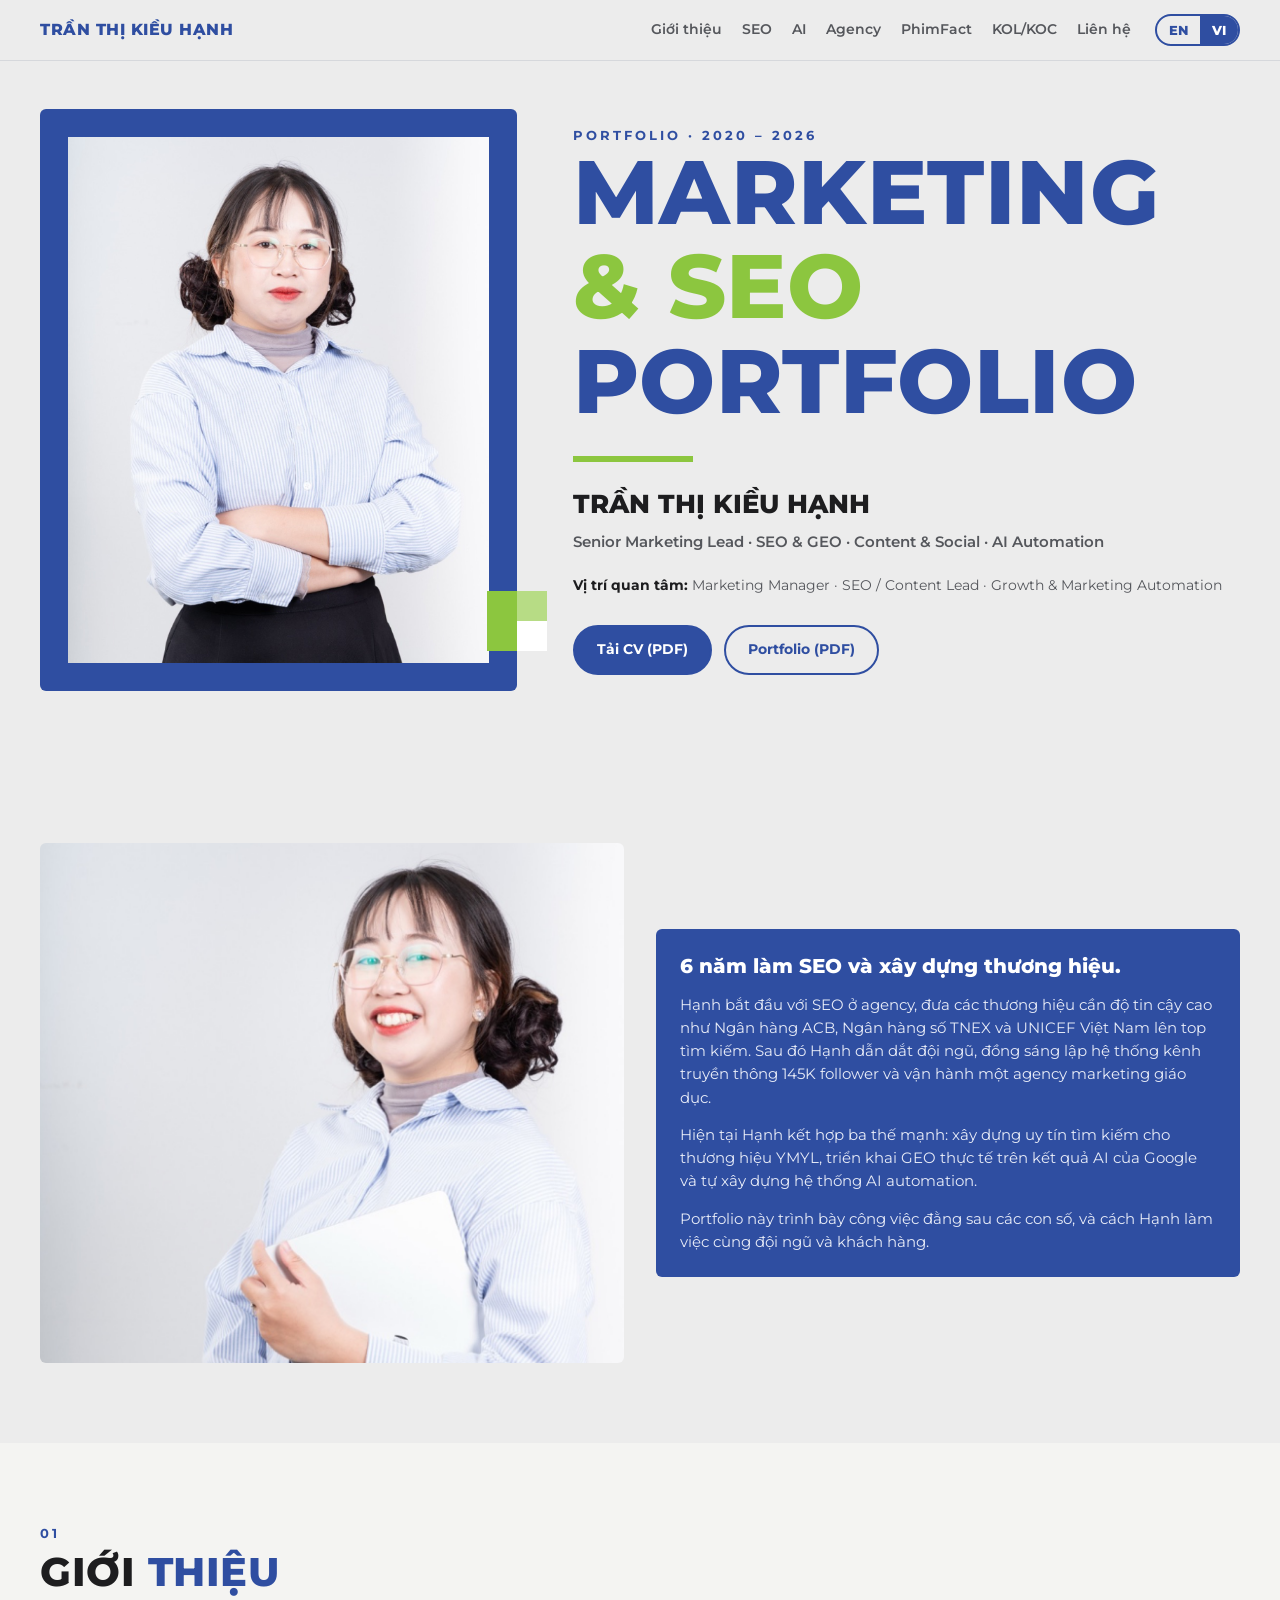
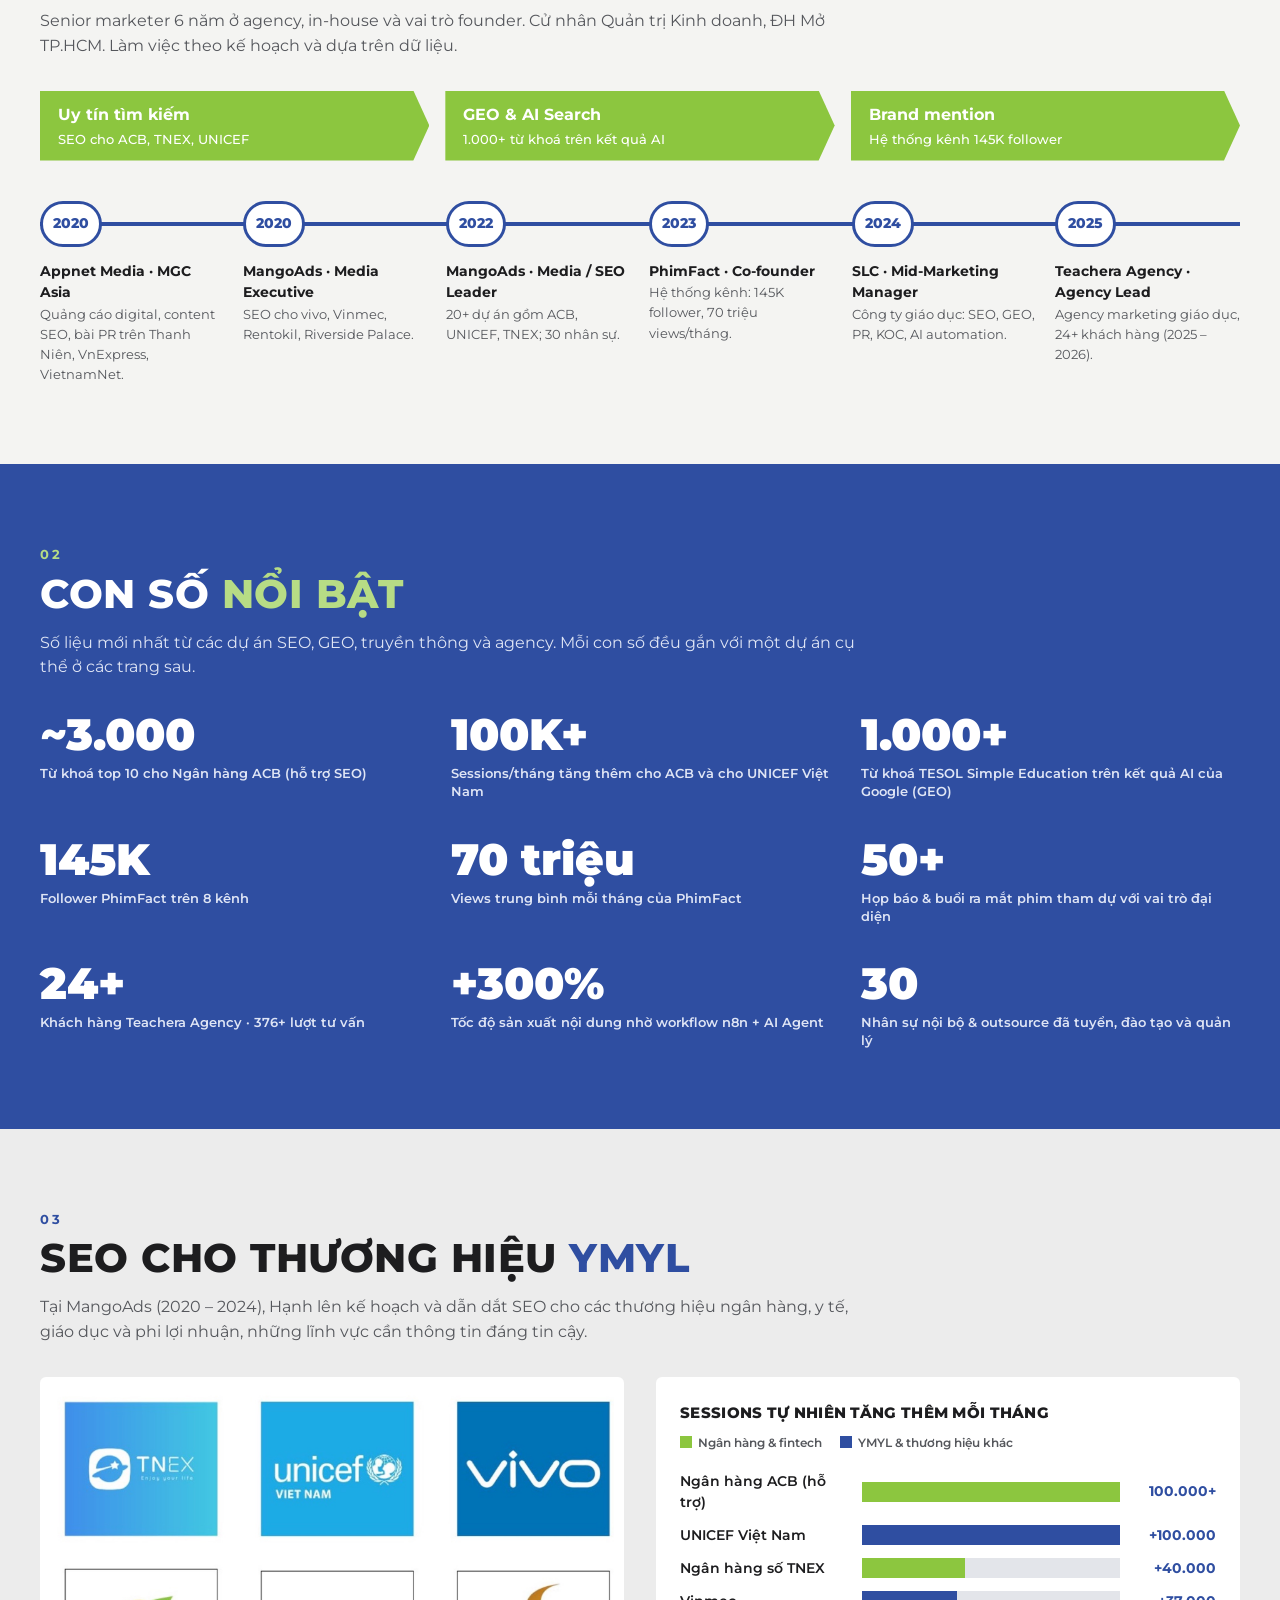
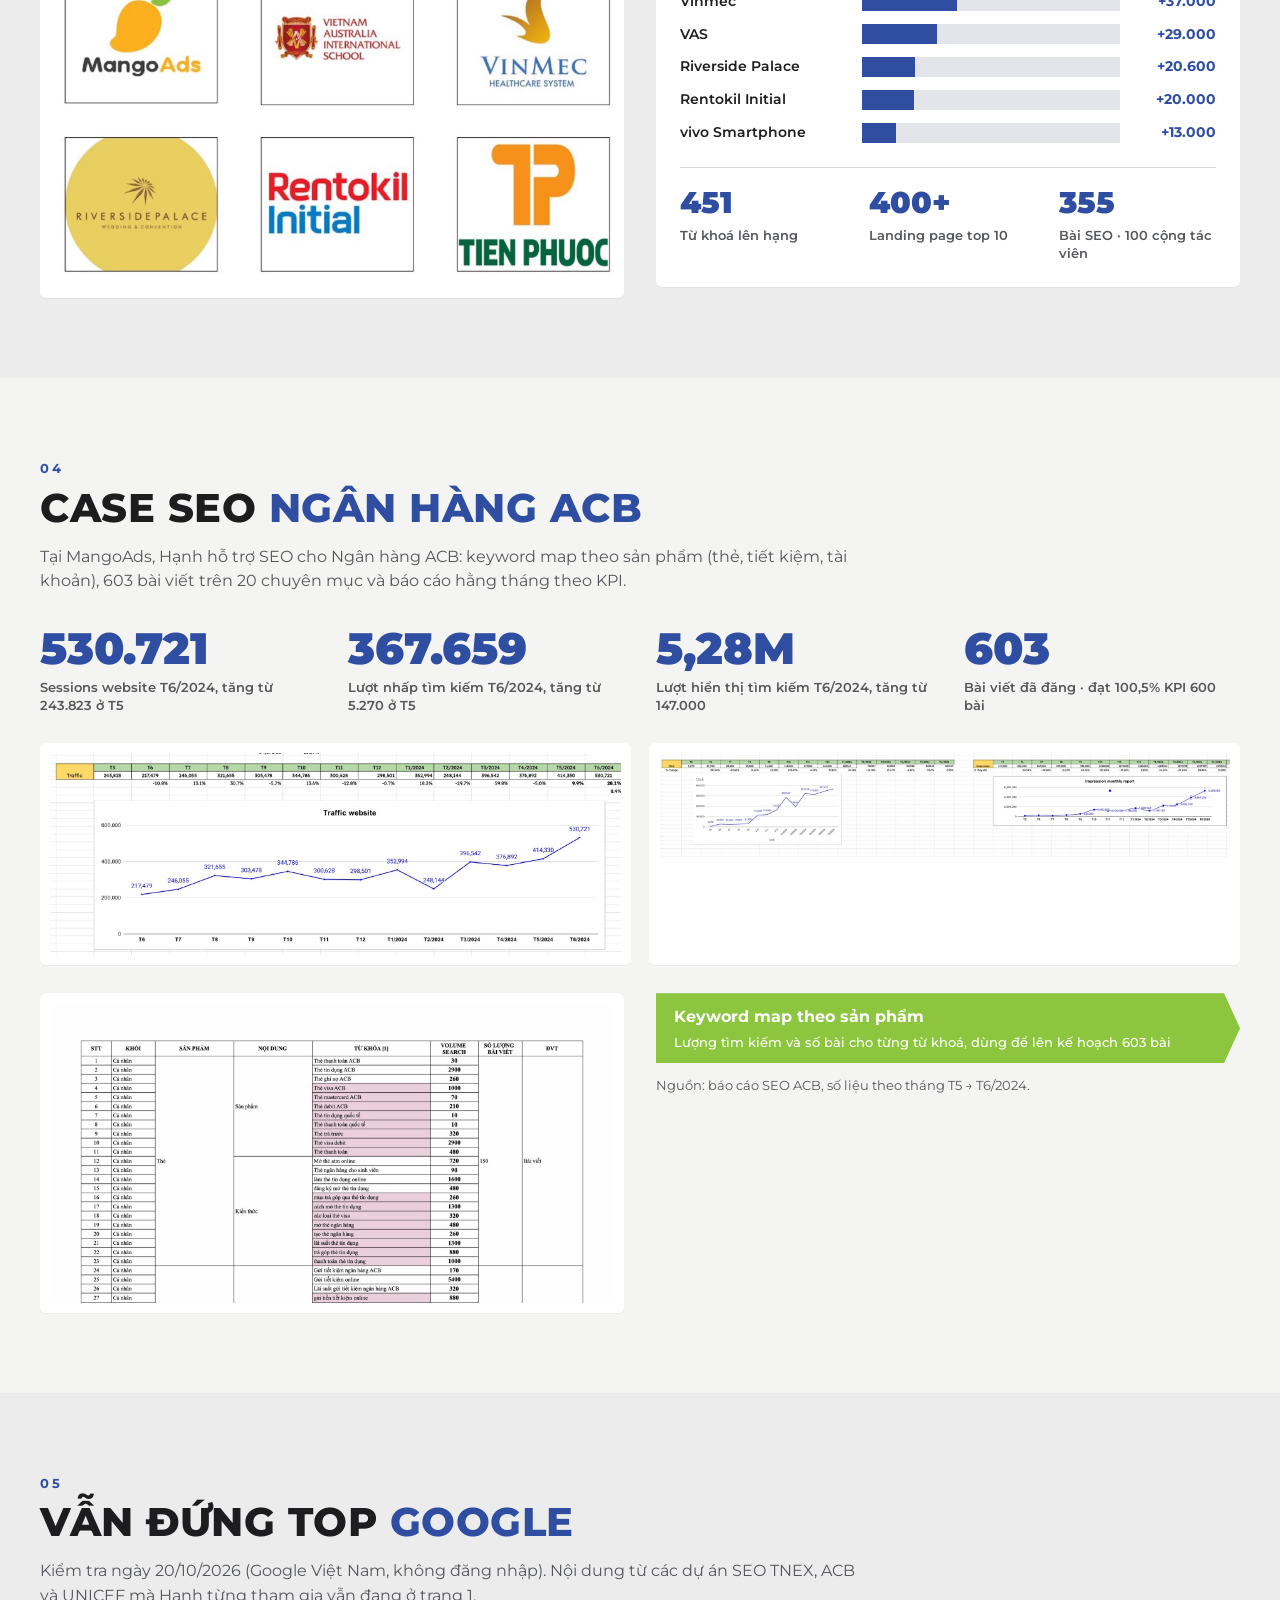
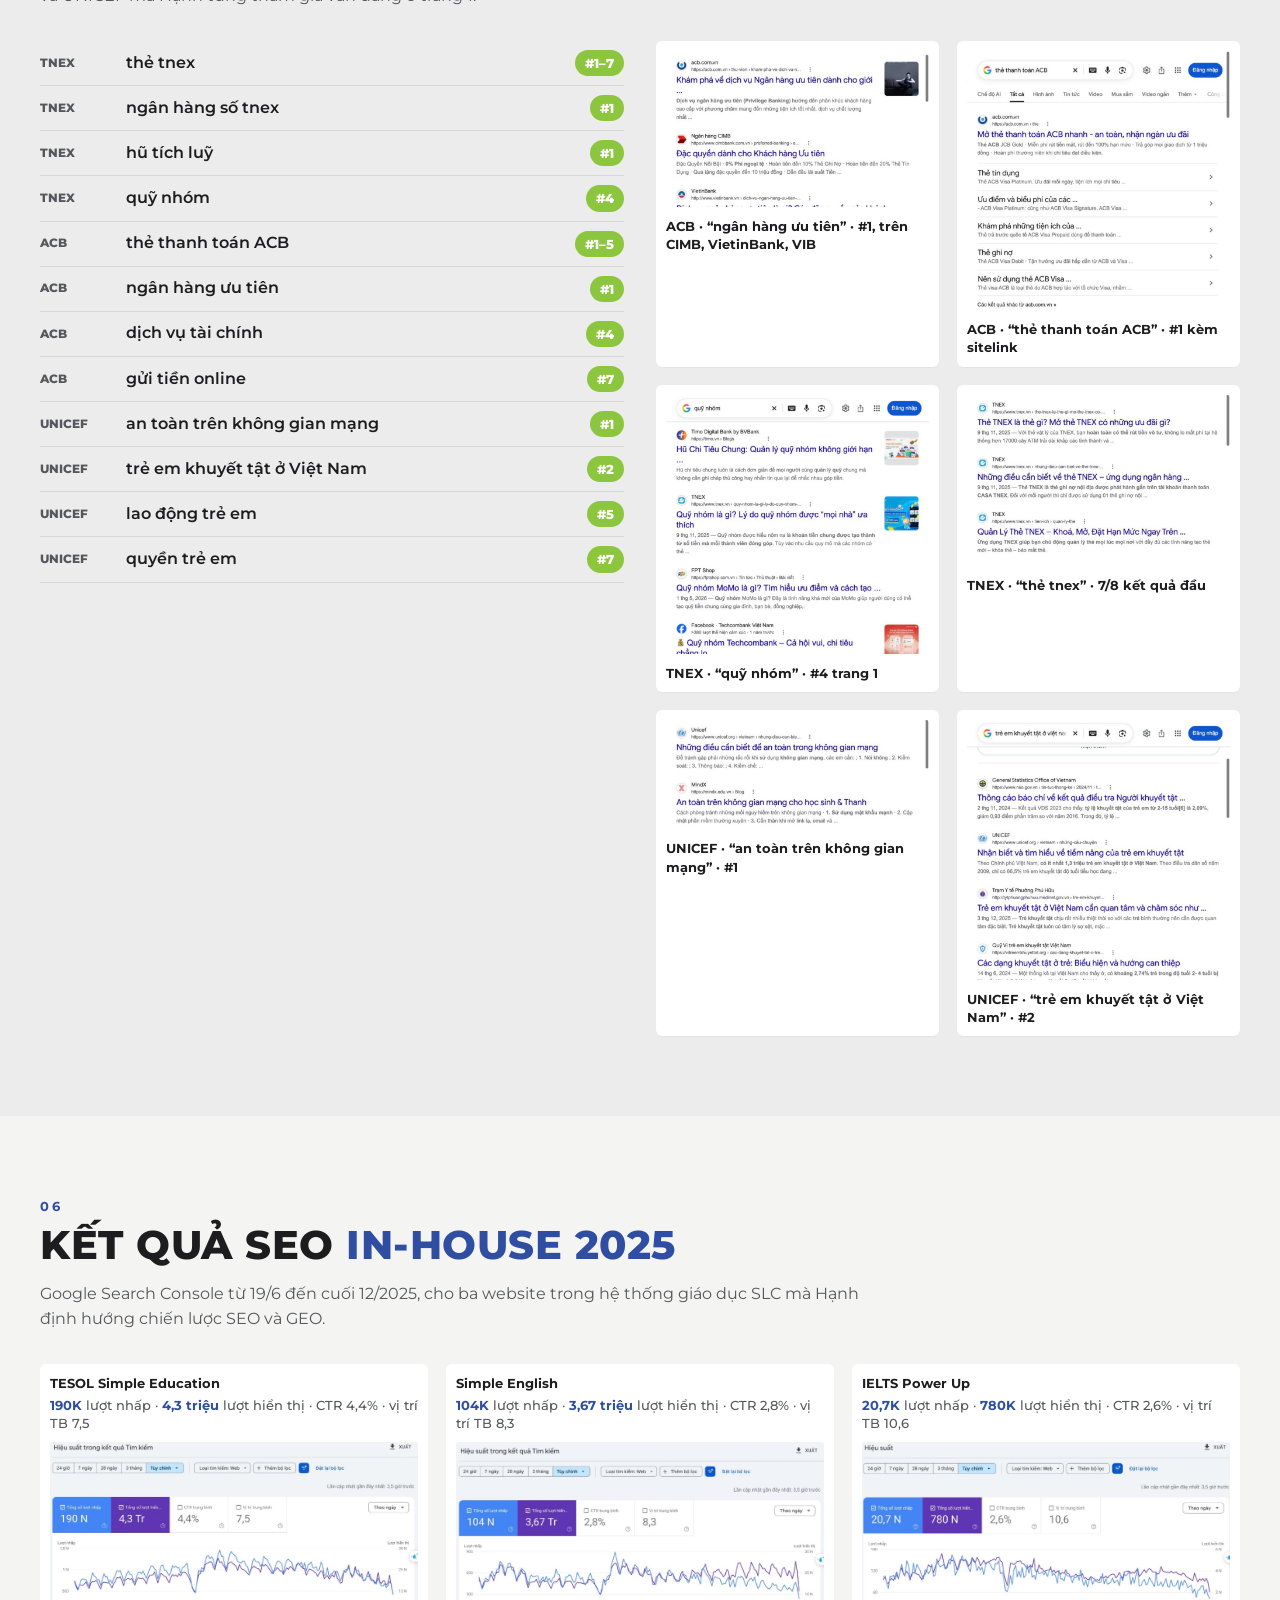
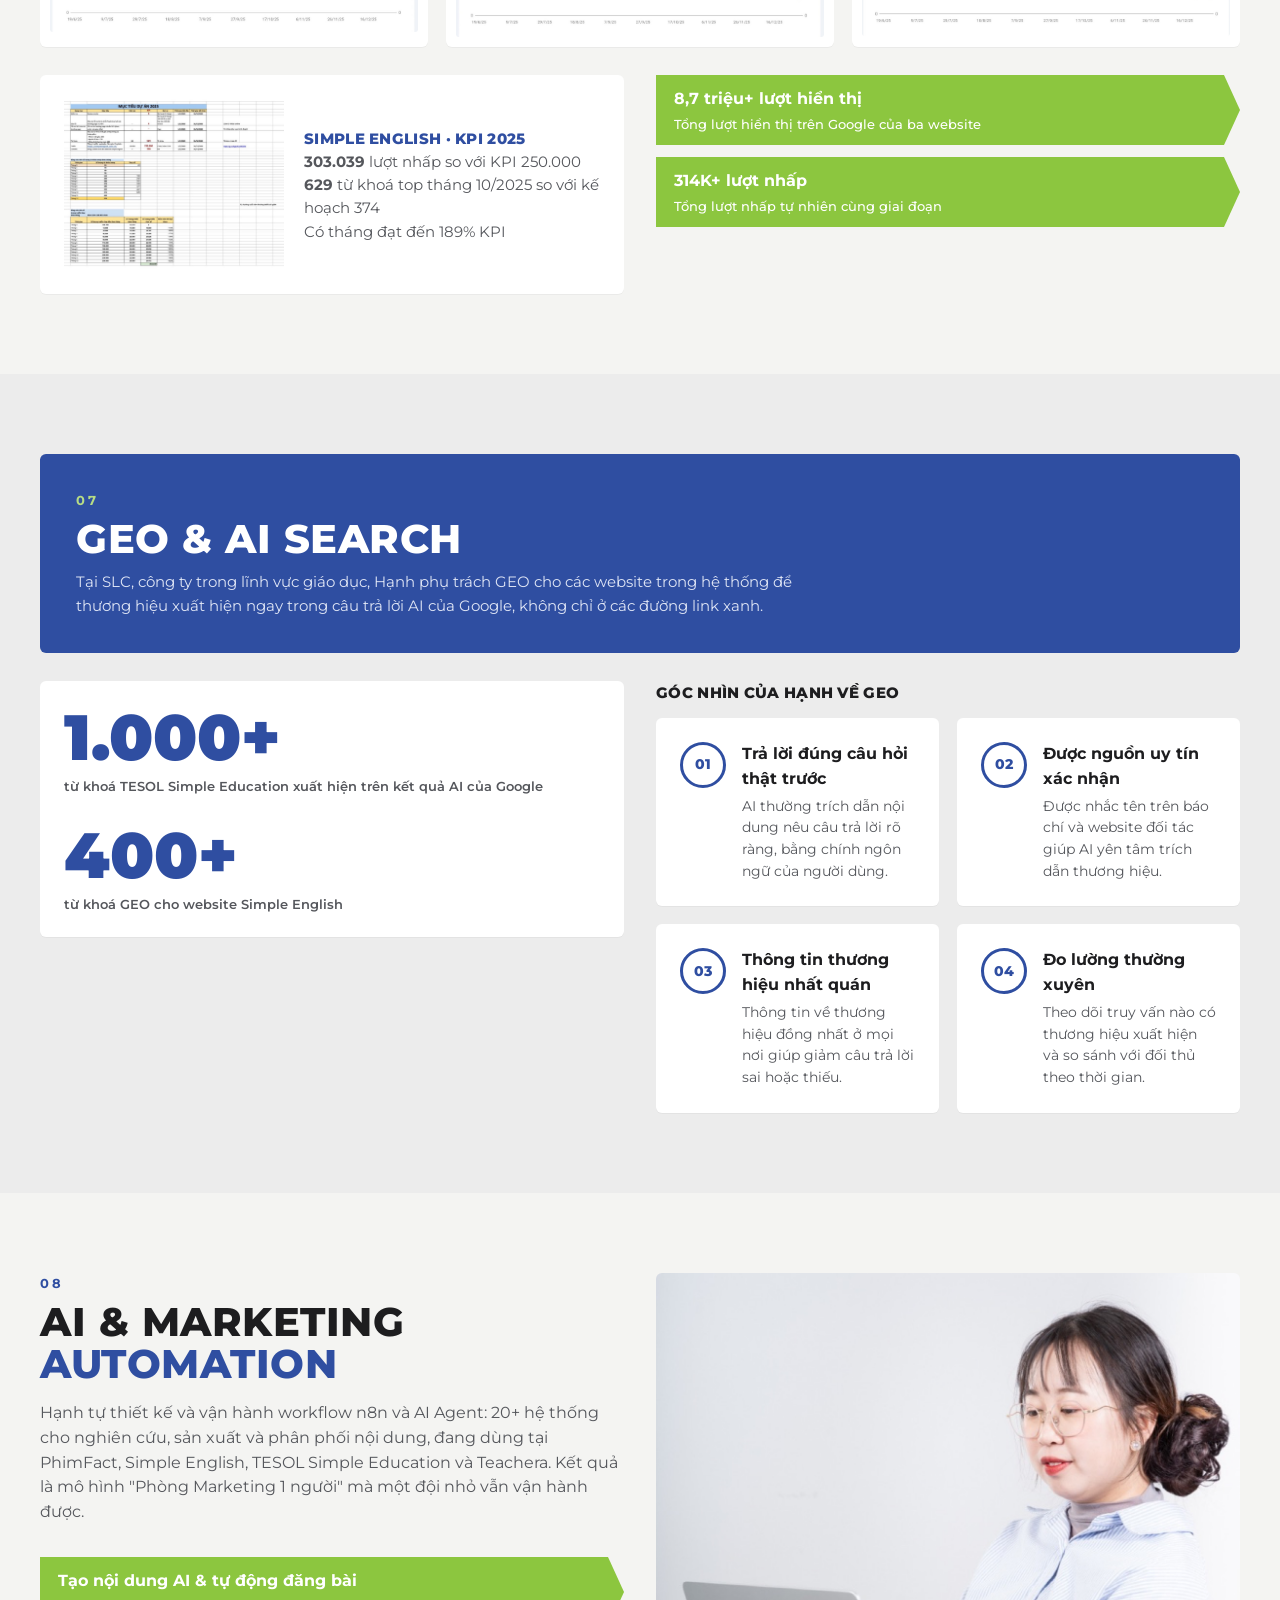
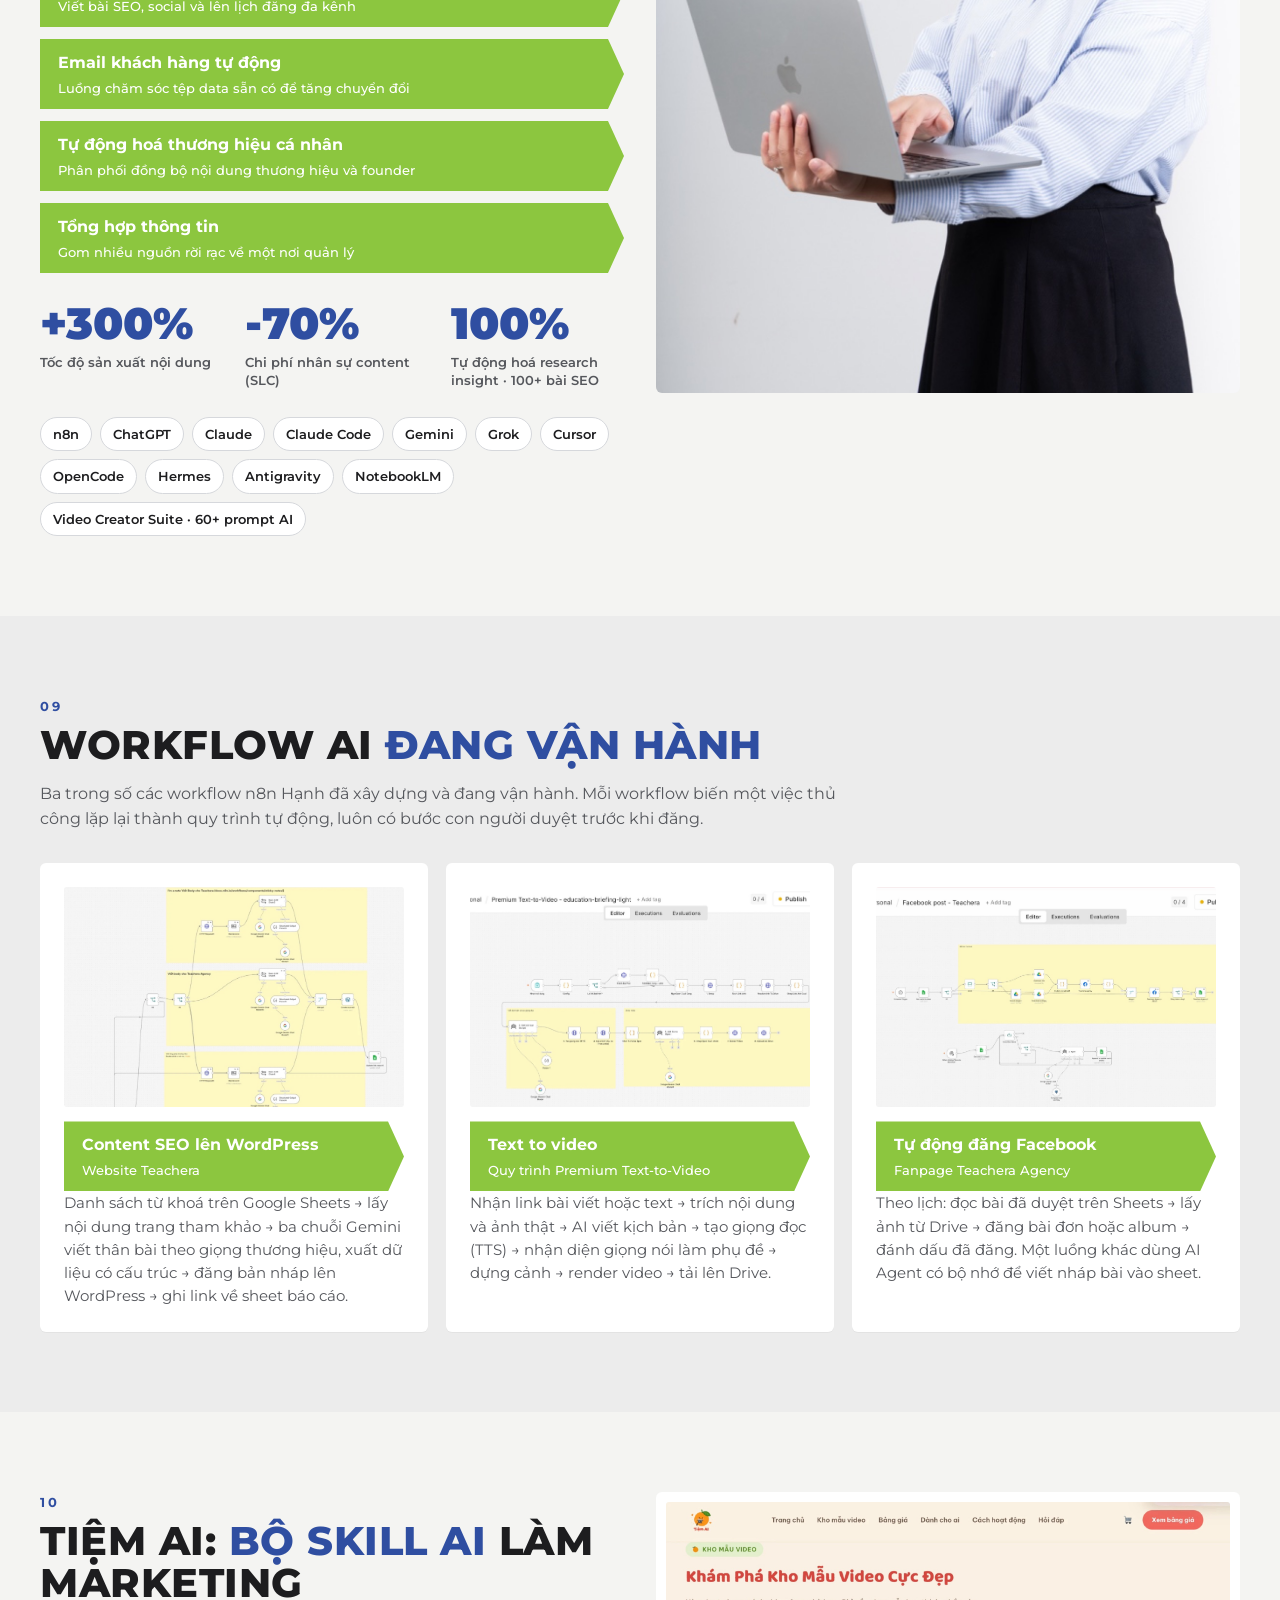
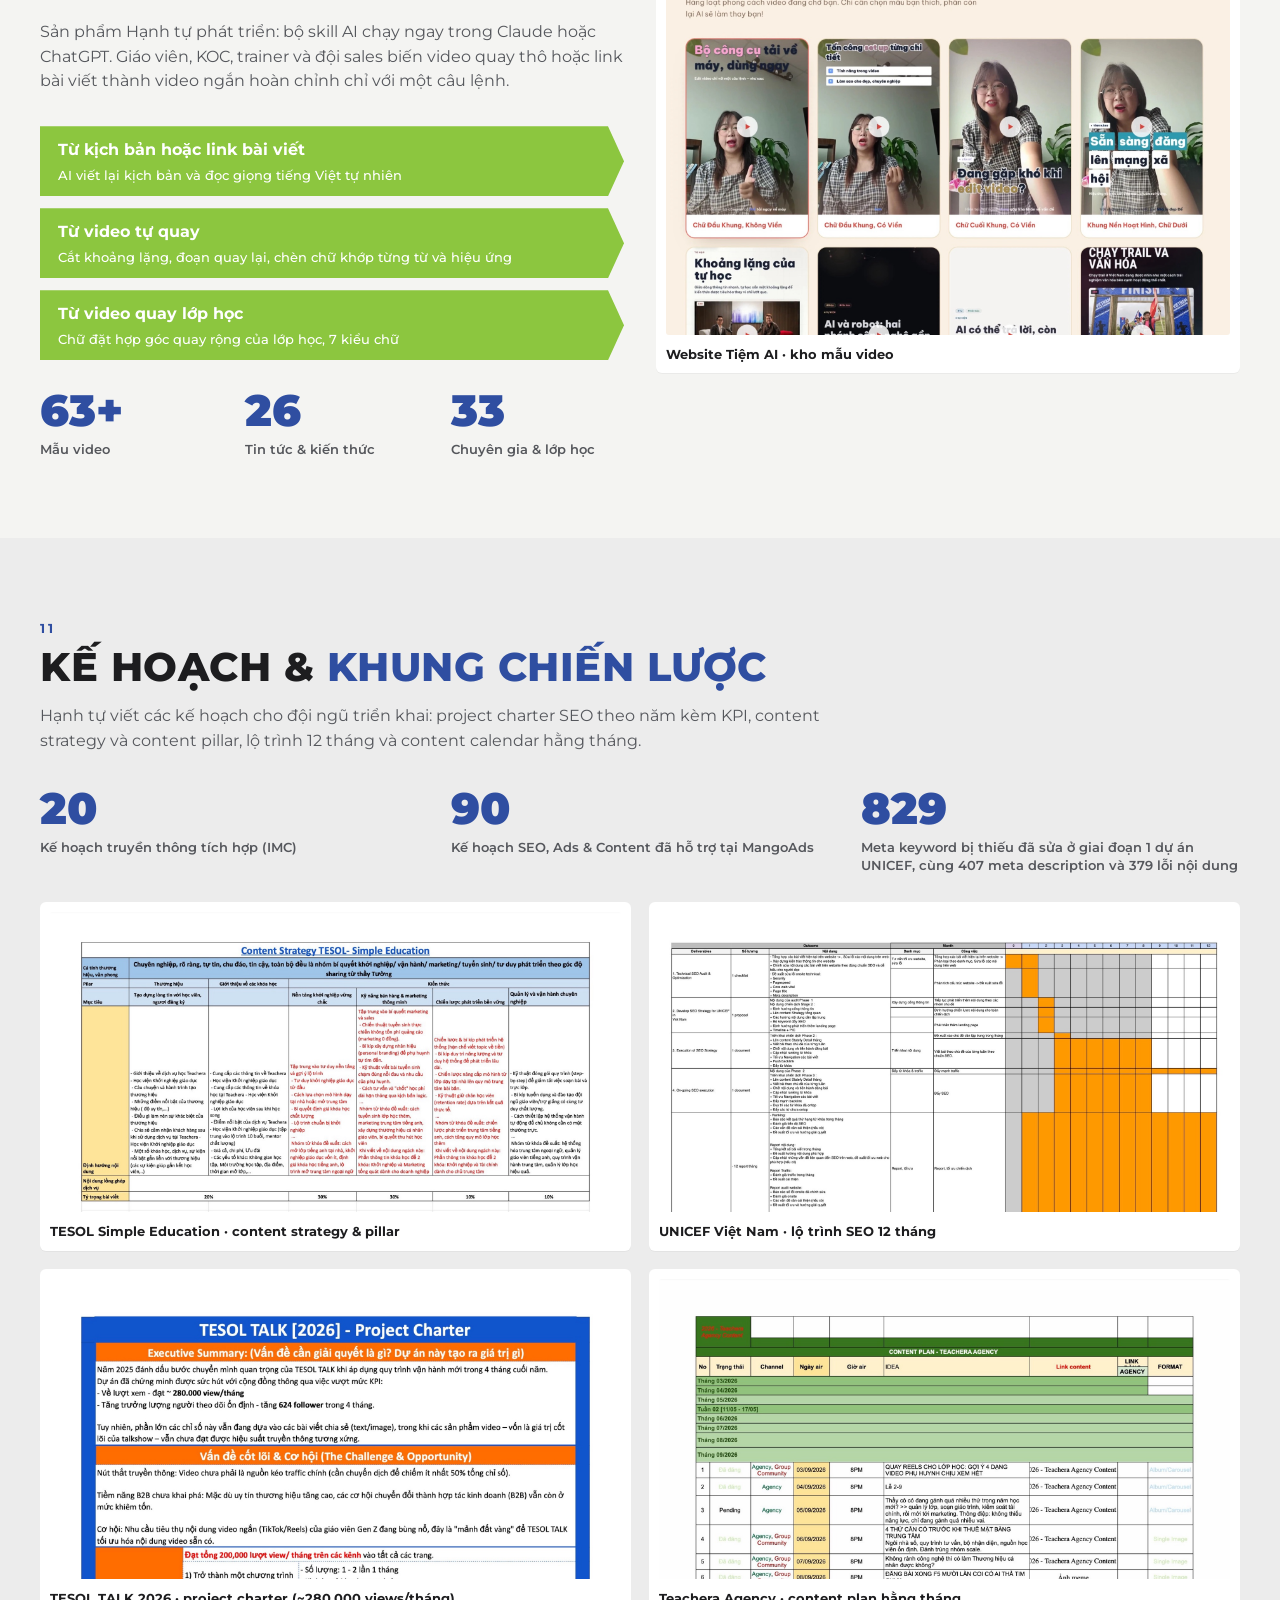
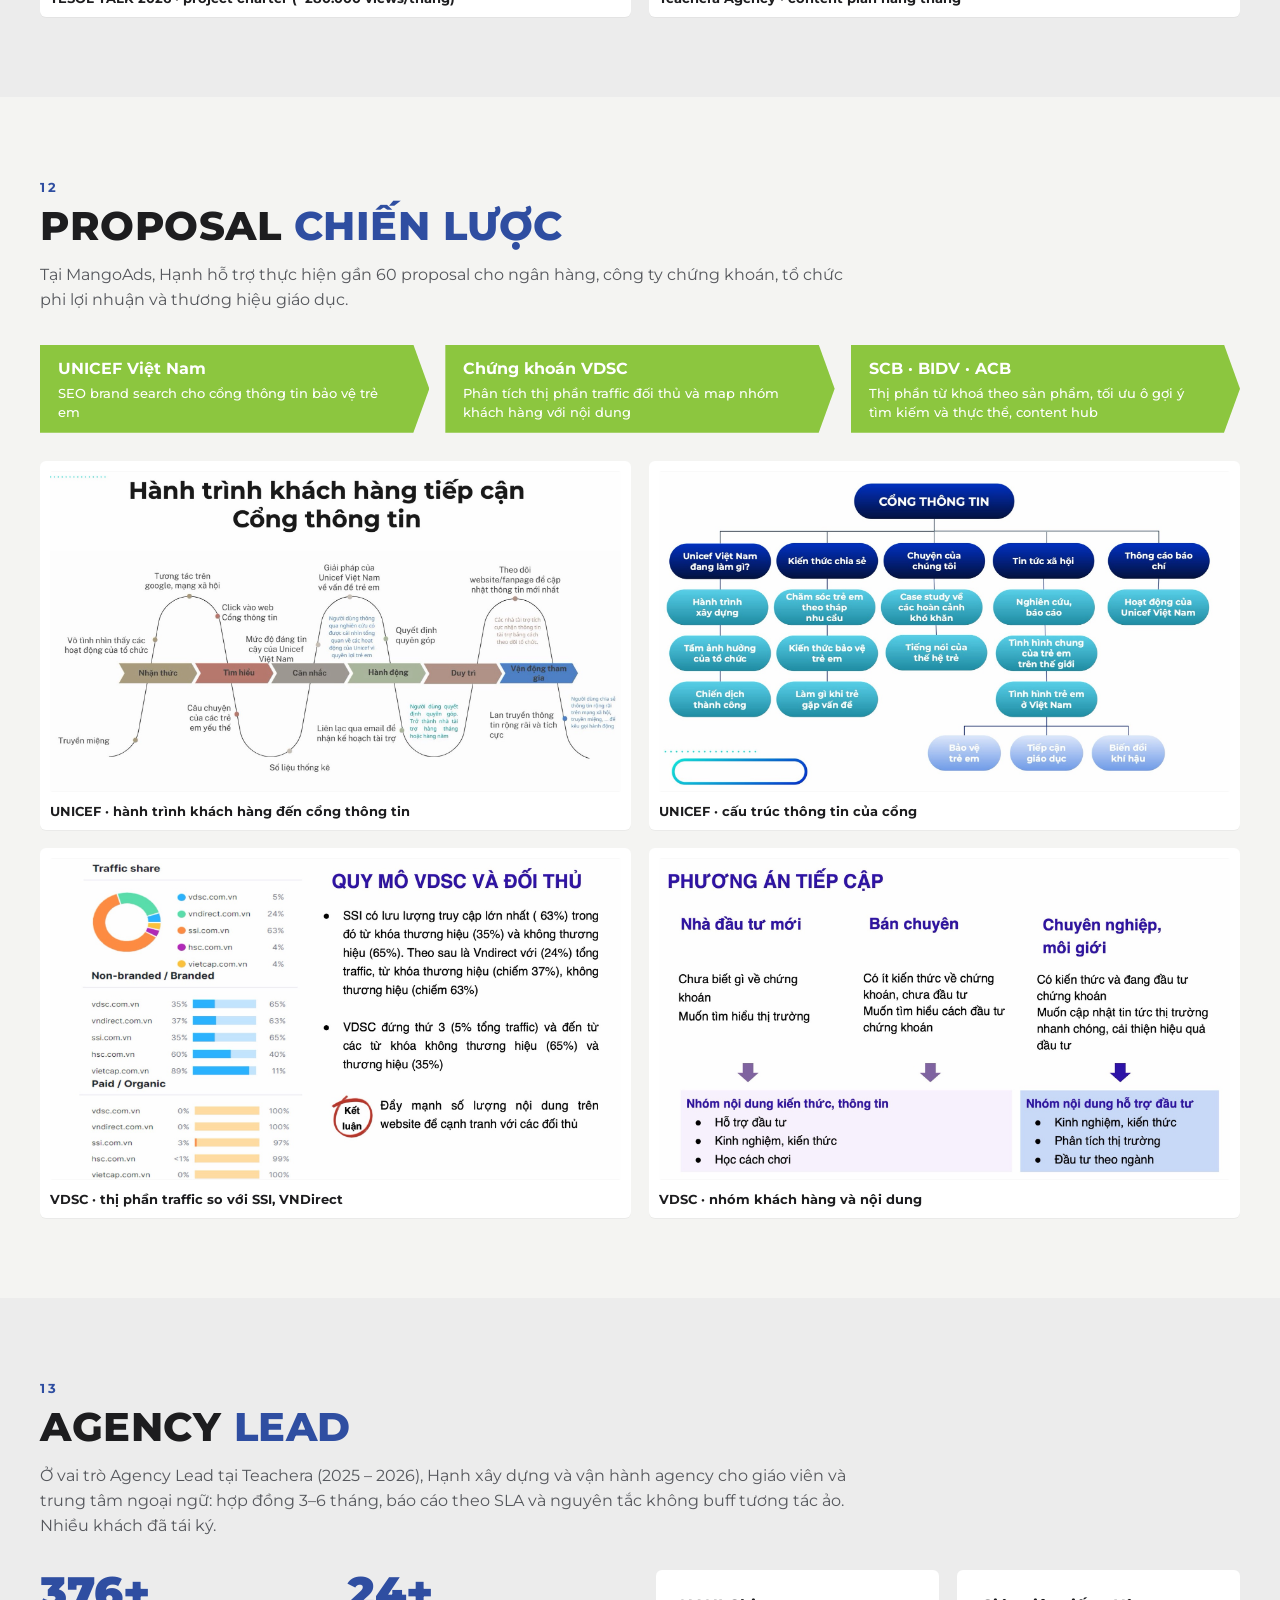
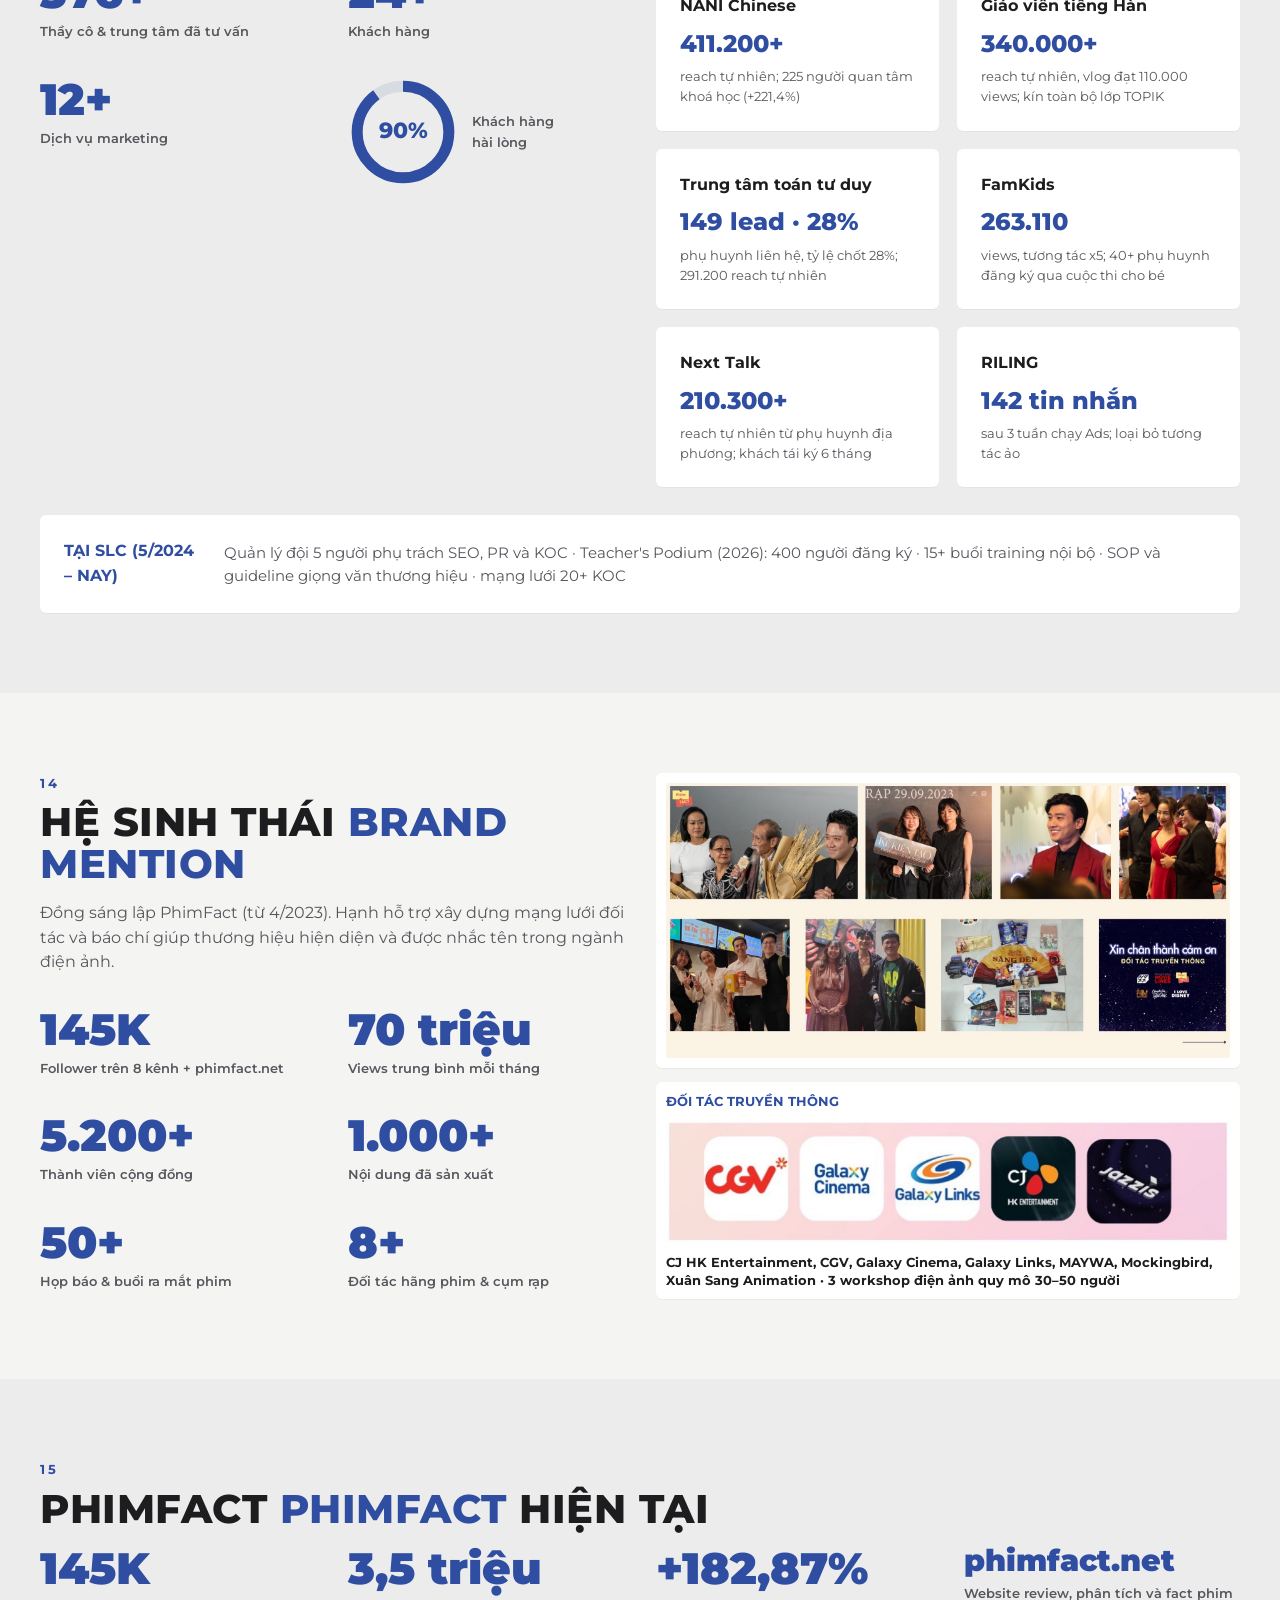
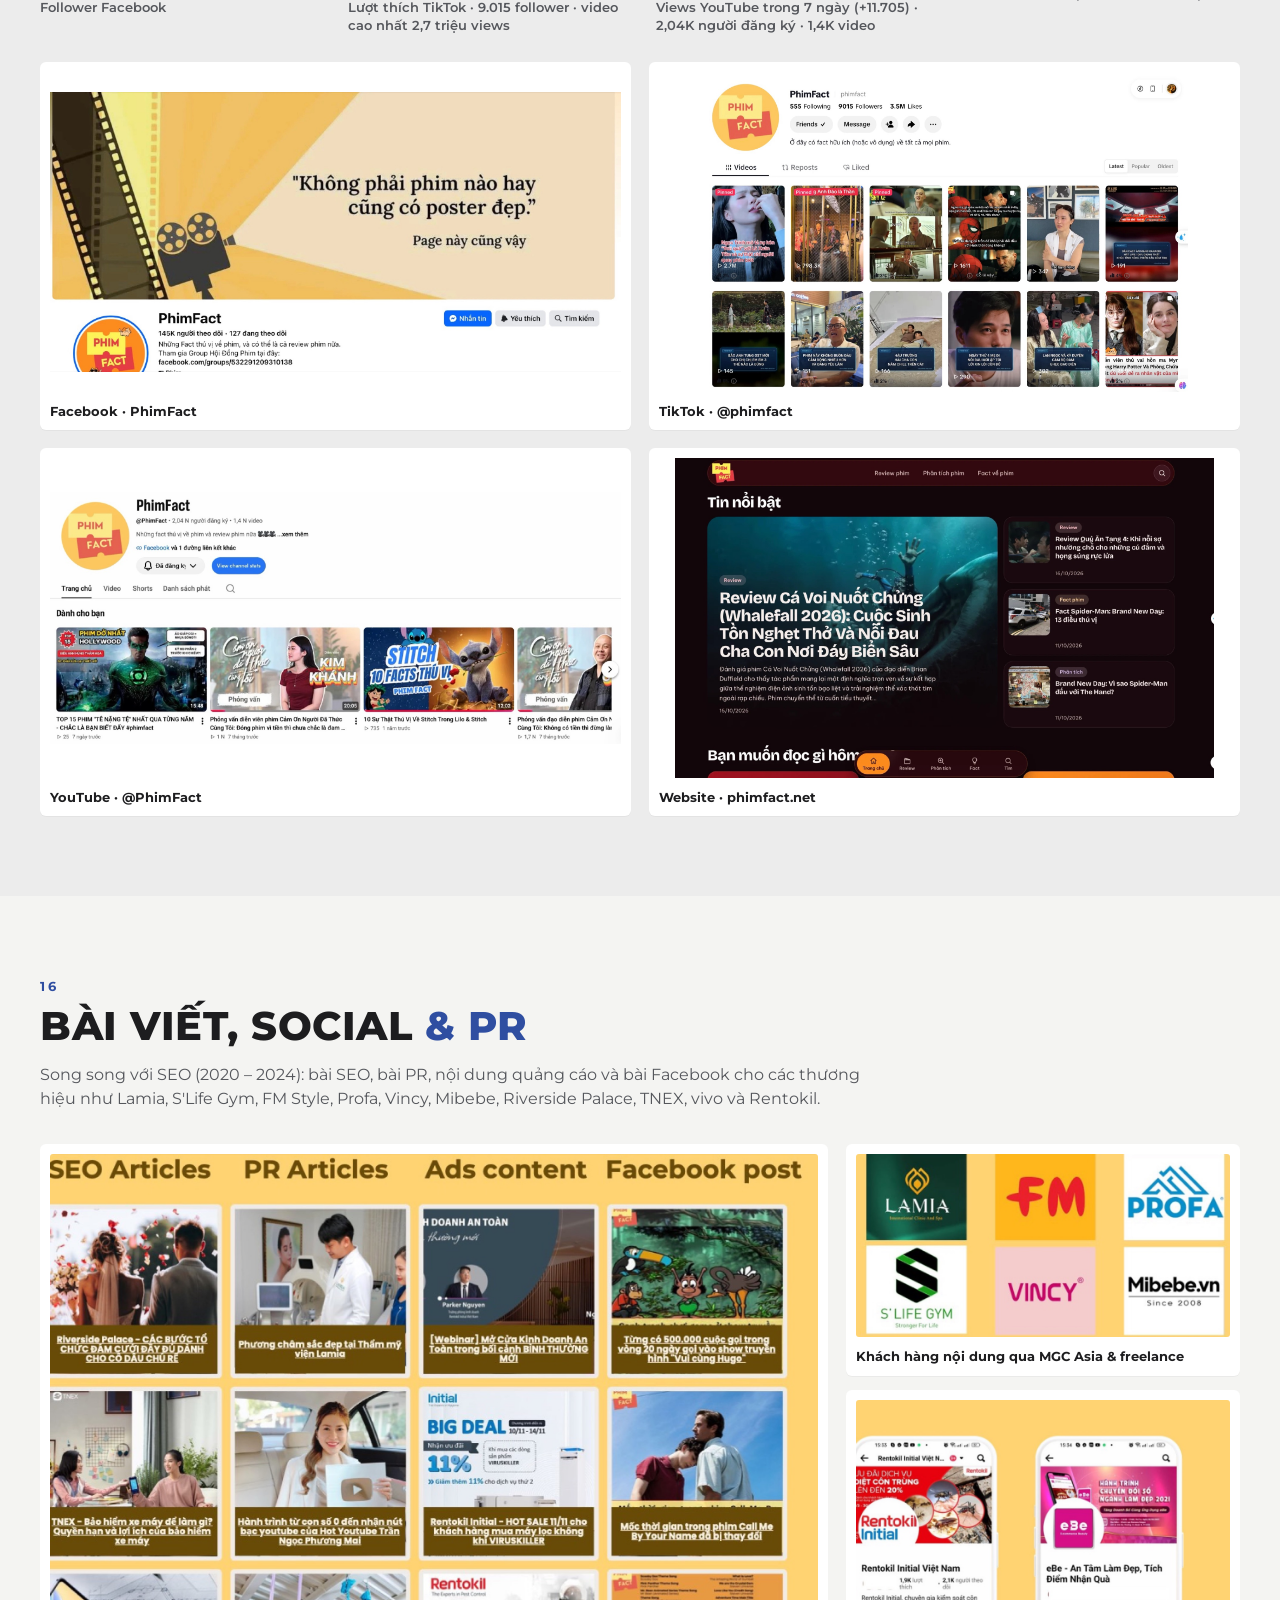
==== commit 770a1cdc: "Add KOL / KOC campaigns section (8 sample videos) Co-Authored-By: Claude Opus 5.5 <noreply@anthropic" ====
--- a/vi.html
+++ b/vi.html
@@ -23,6 +23,7 @@
       <a href="#ai">AI</a>
       <a href="#agency">Agency</a>
       <a href="#phimfact">PhimFact</a>
+      <a href="#koc">KOL/KOC</a>
       <a href="#contact">Liên hệ</a>
     </nav>
     <div class="lang"><!--LANG--><a href="index.html">EN</a><a class="on" href="vi.html">VI</a><!--/LANG--></div>
@@ -411,12 +412,35 @@
   </div>
 </section>
 
+<!-- KOL KOC -->
+<section class="sec" id="koc">
+  <div class="wrap">
+    <div class="head"><div class="eyebrow">17</div><h2>Chiến dịch <span class="b">KOL / KOC</span></h2></div>
+    <p class="lead">Một số video từ các đợt booking KOL, KOC Hạnh phụ trách cho các thương hiệu giáo dục: giáo viên, học viên và cựu học viên chia sẻ câu chuyện của chính họ trên TikTok và Facebook.</p>
+    <div class="stats three">
+      <div class="stat"><b>390K+</b><span>Tổng lượt xem của 8 video này</span></div>
+      <div class="stat"><b>224,5K</b><span>Lượt xem của video cao nhất</span></div>
+      <div class="stat"><b>20+</b><span>KOC trong mạng lưới Hạnh quản lý</span></div>
+    </div>
+    <div class="grid4 mt koc-grid">
+      <figure class="card fig koc"><img class="zoom" src="assets/koc/koc-7.jpg" alt=""><figcaption>224,5K lượt xem</figcaption></figure>
+      <figure class="card fig koc"><img class="zoom" src="assets/koc/koc-4.jpg" alt=""><figcaption>126,8K lượt xem</figcaption></figure>
+      <figure class="card fig koc"><img class="zoom" src="assets/koc/koc-6.jpg" alt=""><figcaption>25,8K lượt xem</figcaption></figure>
+      <figure class="card fig koc"><img class="zoom" src="assets/koc/koc-5.jpg" alt=""><figcaption>6.386 lượt xem</figcaption></figure>
+      <figure class="card fig koc"><img class="zoom" src="assets/koc/koc-8.jpg" alt=""><figcaption>3,8K lượt xem</figcaption></figure>
+      <figure class="card fig koc"><img class="zoom" src="assets/koc/koc-1.jpg" alt=""><figcaption>1,7K lượt xem</figcaption></figure>
+      <figure class="card fig koc"><img class="zoom" src="assets/koc/koc-2.jpg" alt=""><figcaption>1,6K lượt xem</figcaption></figure>
+      <figure class="card fig koc"><img class="zoom" src="assets/koc/koc-3.jpg" alt=""><figcaption>1.071 lượt xem</figcaption></figure>
+    </div>
+  </div>
+</section>
+
 <!-- PR & SPEAKING -->
-<section class="sec">
+<section class="sec alt">
   <div class="wrap two top">
     <figure class="pr-photo"><img src="assets/hoasen.jpg" alt=""></figure>
     <div>
-      <div class="head"><div class="eyebrow">17</div><h2>PR, cộng đồng <span class="b">&amp; diễn giả</span></h2></div>
+      <div class="head"><div class="eyebrow">18</div><h2>PR, cộng đồng <span class="b">&amp; diễn giả</span></h2></div>
       <div class="steps">
         <div class="step"><span class="num">01</span><div><b>Digital PR trên báo lớn</b><p>Làm việc với báo chí và đăng bài trên VTV, Thanh Niên, Tuổi Trẻ, Dân Trí, VnExpress, VietnamNet và CafeF.</p></div></div>
         <div class="step"><span class="num">02</span><div><b>Chương trình KOL / KOC</b><p>Booking micro influencer cho ngành giáo dục, tối ưu chi phí quảng cáo đến 25%; tự soạn điều khoản hợp đồng.</p></div></div>
@@ -428,9 +452,9 @@
 </section>
 
 <!-- HOW I WORK -->
-<section class="sec alt">
-  <div class="wrap">
-    <div class="banner row-b"><div><div class="eyebrow light">18</div><h2 class="w">Cách Hạnh làm việc</h2><p>Bốn bước Hạnh áp dụng ở agency, in-house và các dự án riêng.</p></div><img src="assets/hanh-129.jpg" alt=""></div>
+<section class="sec">
+  <div class="wrap">
+    <div class="banner row-b"><div><div class="eyebrow light">19</div><h2 class="w">Cách Hạnh làm việc</h2><p>Bốn bước Hạnh áp dụng ở agency, in-house và các dự án riêng.</p></div><img src="assets/hanh-129.jpg" alt=""></div>
     <div class="grid4 mt">
       <div class="card pad"><span class="num">01</span><h4 class="mt-s">Nghiên cứu &amp; audit</h4><p>Bắt đầu từ mục tiêu kinh doanh, rồi audit website, các kênh, đối thủ và khách hàng. Trao đổi với đội sales hoặc giáo viên để nghe đúng câu hỏi khách thường hỏi.</p></div>
       <div class="card pad"><span class="num">02</span><h4 class="mt-s">Lập kế hoạch</h4><p>Đặt KPI, content pillar, kênh triển khai và lịch nội dung hằng tháng trong một kế hoạch cả đội cùng theo. Thống nhất cách báo cáo trước khi bắt đầu.</p></div>
@@ -446,10 +470,10 @@
 </section>
 
 <!-- SKILLS -->
-<section class="sec">
+<section class="sec alt">
   <div class="wrap two top">
     <div>
-      <div class="head"><div class="eyebrow">19</div><h2>Kỹ năng &amp; <span class="b">công cụ</span></h2></div>
+      <div class="head"><div class="eyebrow">20</div><h2>Kỹ năng &amp; <span class="b">công cụ</span></h2></div>
       <div class="stack">
         <div class="tab">GEO / Tối ưu hiển thị trên AI Search</div>
         <div class="tab">Technical SEO, on-page SEO &amp; audit website</div>
@@ -479,7 +503,7 @@
 <section class="contact" id="contact">
   <div class="wrap two">
     <div>
-      <div class="eyebrow light">20 · Liên hệ</div>
+      <div class="eyebrow light">21 · Liên hệ</div>
       <h2 class="w xl">Rất mong được hợp tác</h2>
       <div class="bar"></div>
       <div class="name w">Trần Thị Kiều Hạnh</div>
--- a/style.css
+++ b/style.css
@@ -135,6 +135,9 @@
 .stat.txt b { font-size: clamp(22px, 2.4vw, 30px); }
 .even .fig img { height: 320px; object-fit: contain; }
 
+.koc img { aspect-ratio: 3/4; object-fit: cover; object-position: top; }
+.koc figcaption { color: var(--blue); font-weight: 800; }
+
 /* timeline */
 .timeline { display: grid; grid-template-columns: repeat(6, 1fr); gap: 18px; margin-top: 40px; position: relative; }
 .timeline::before { content: ""; position: absolute; left: 0; right: 0; top: 21px; height: 4px; background: var(--blue); }
@@ -227,5 +230,7 @@
   .row-b img { width: 96px; height: 96px; }
   .banner { padding: 26px 20px; }
   .fig img.crop { height: 220px; }
+  .koc-grid { grid-template-columns: repeat(2, 1fr); gap: 12px; }
+  .koc-grid .fig { padding: 6px; }
   .even .fig img { height: auto; }
 }
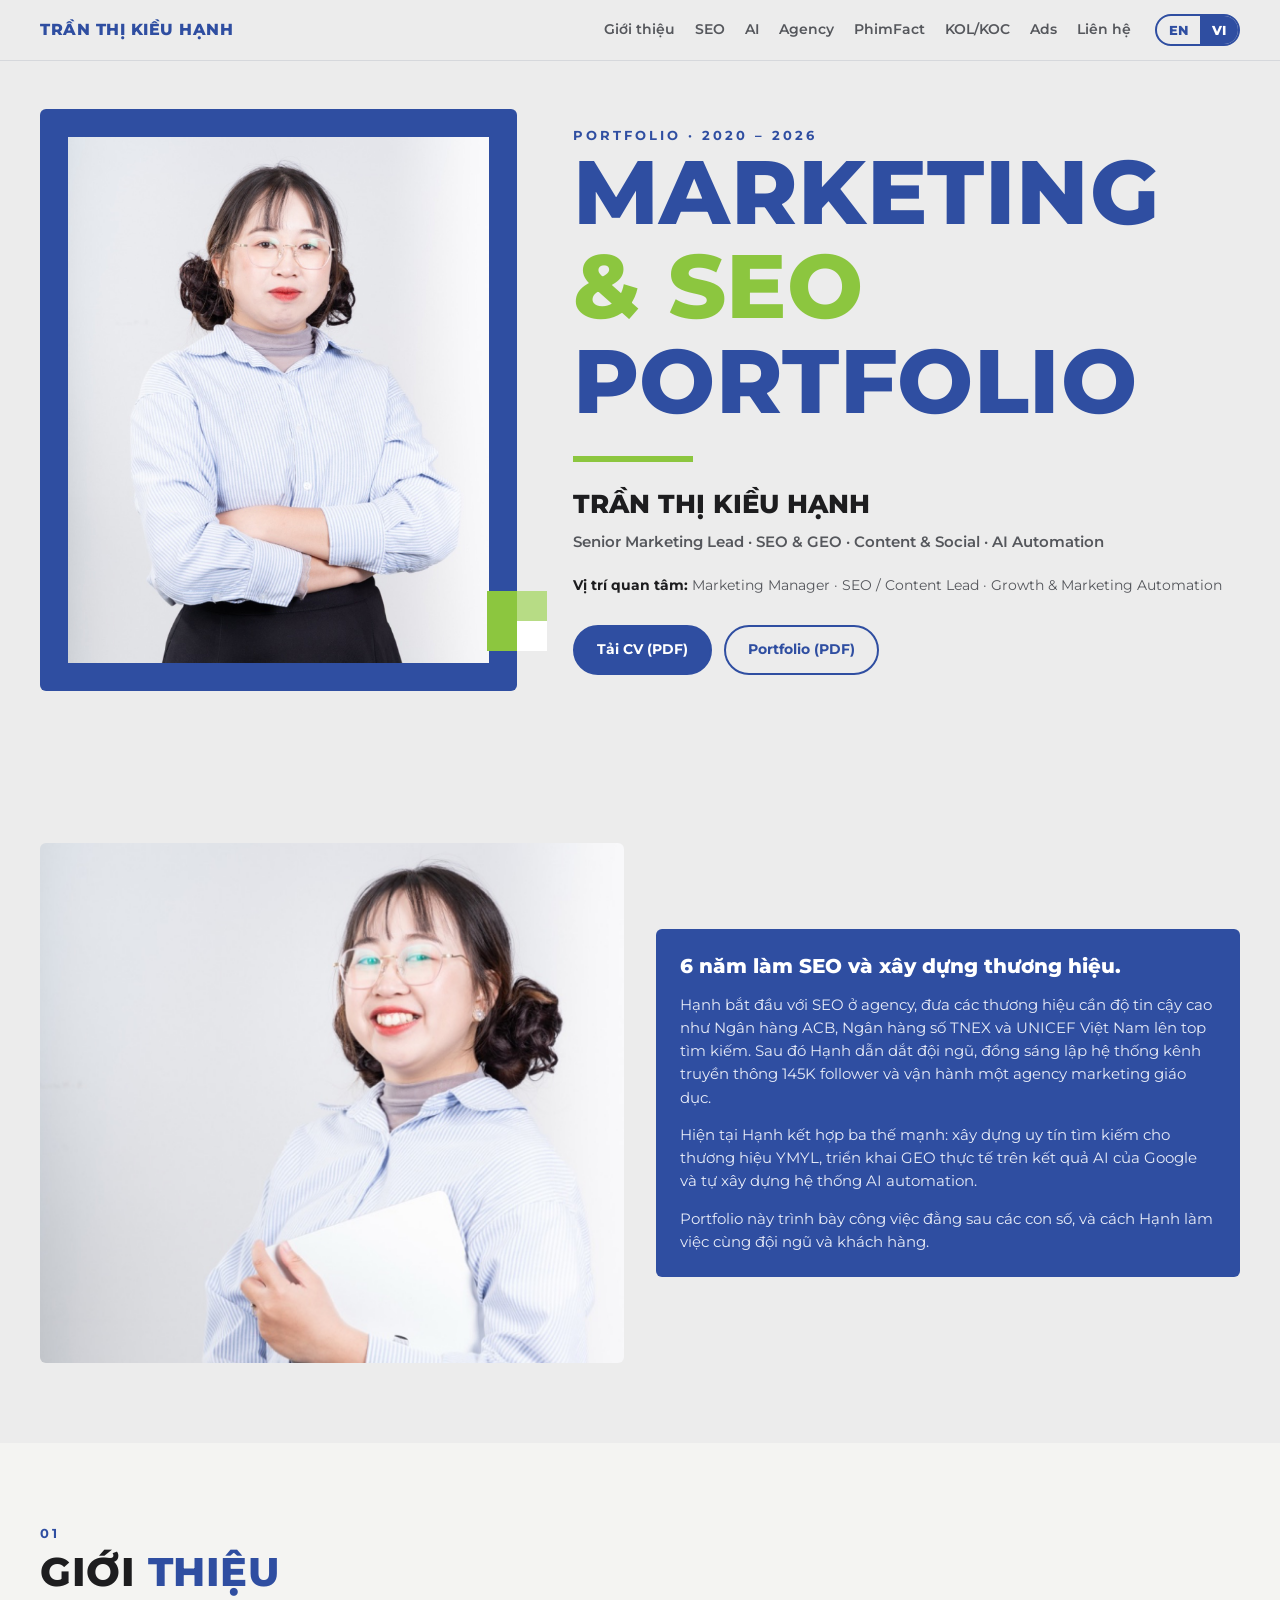
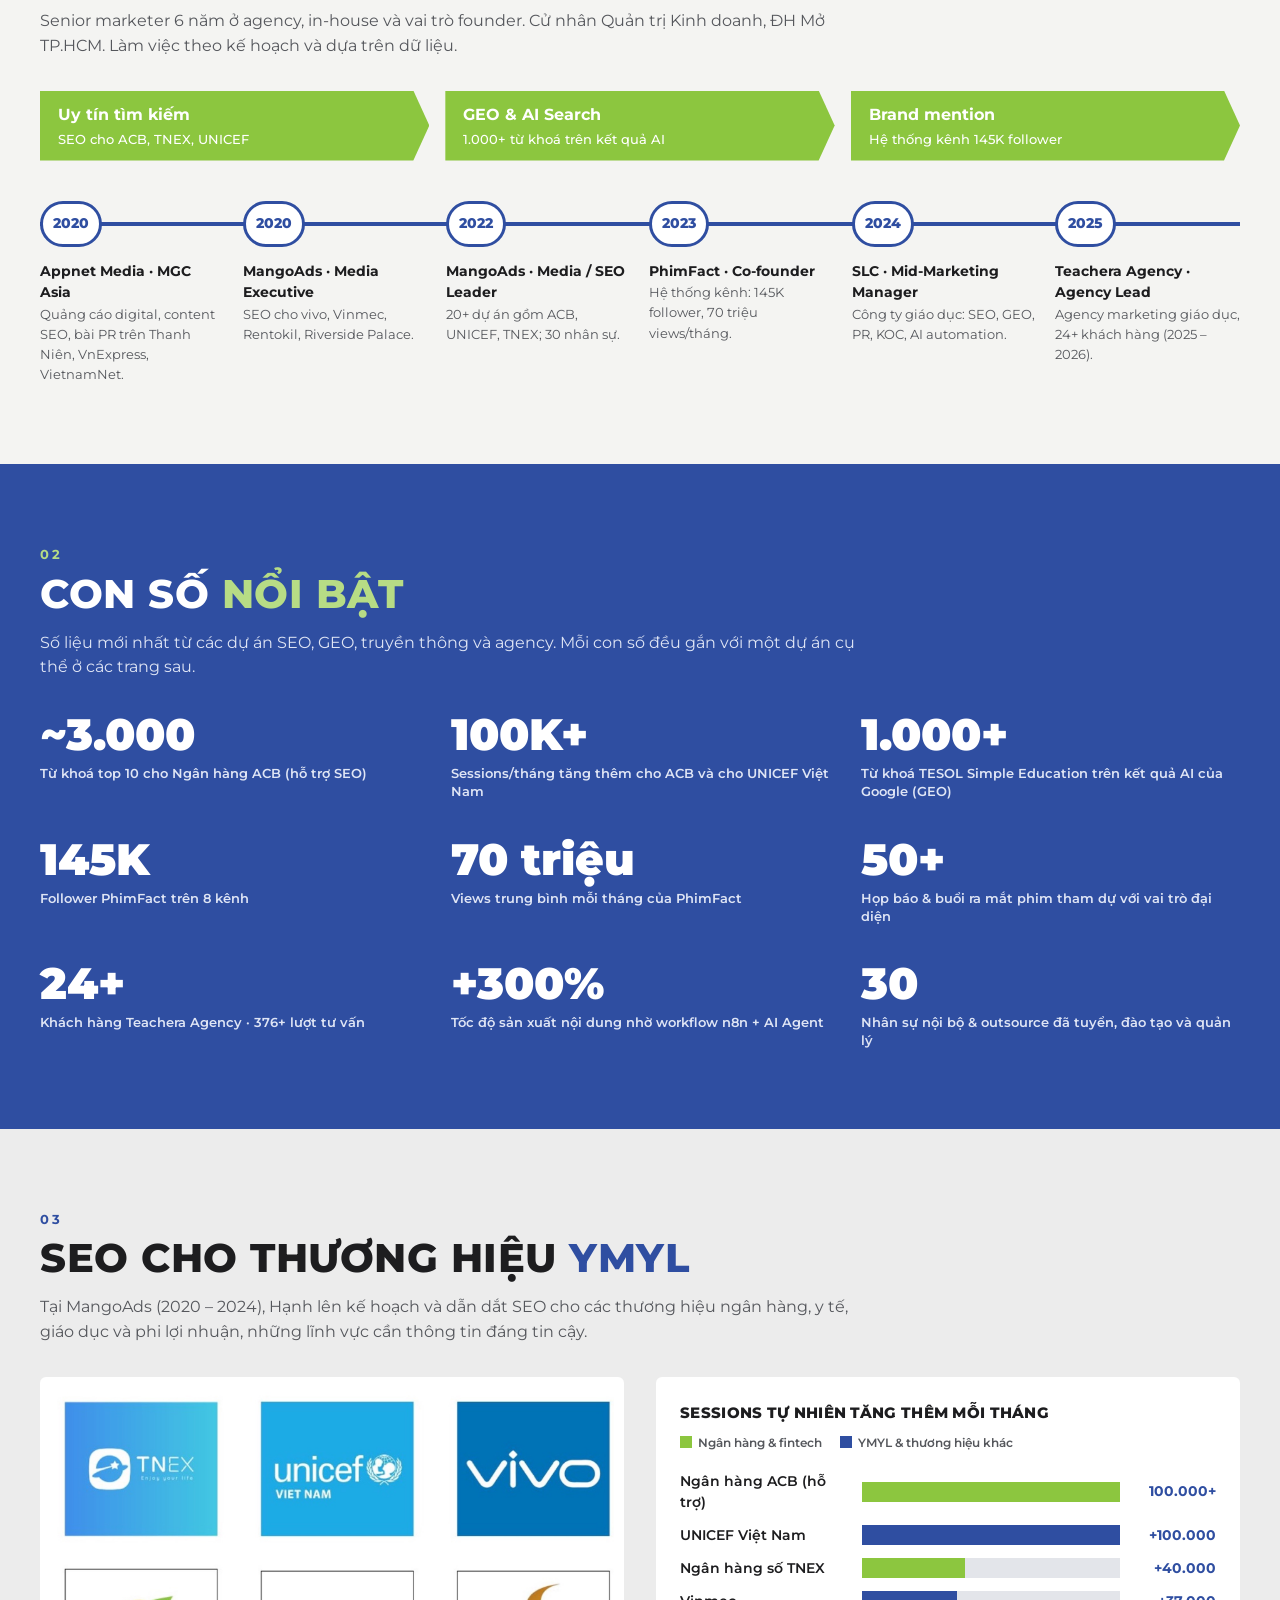
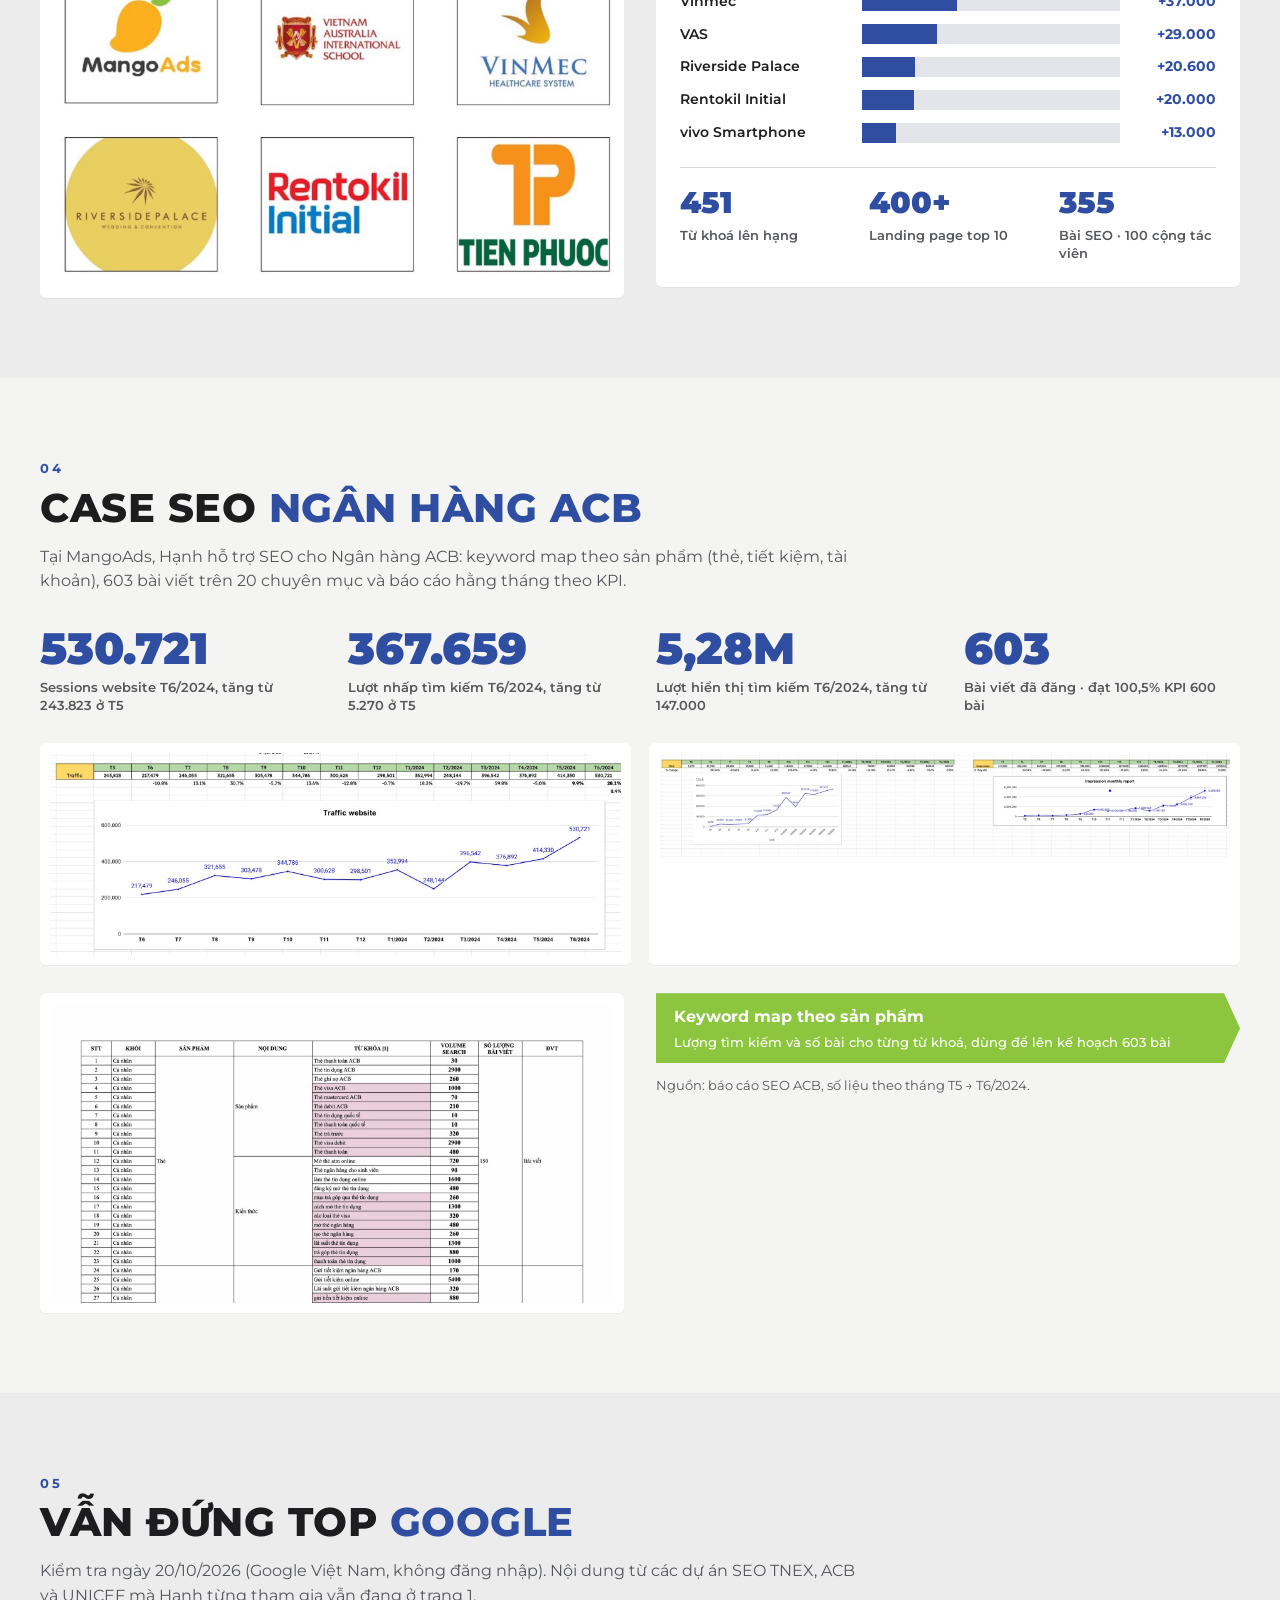
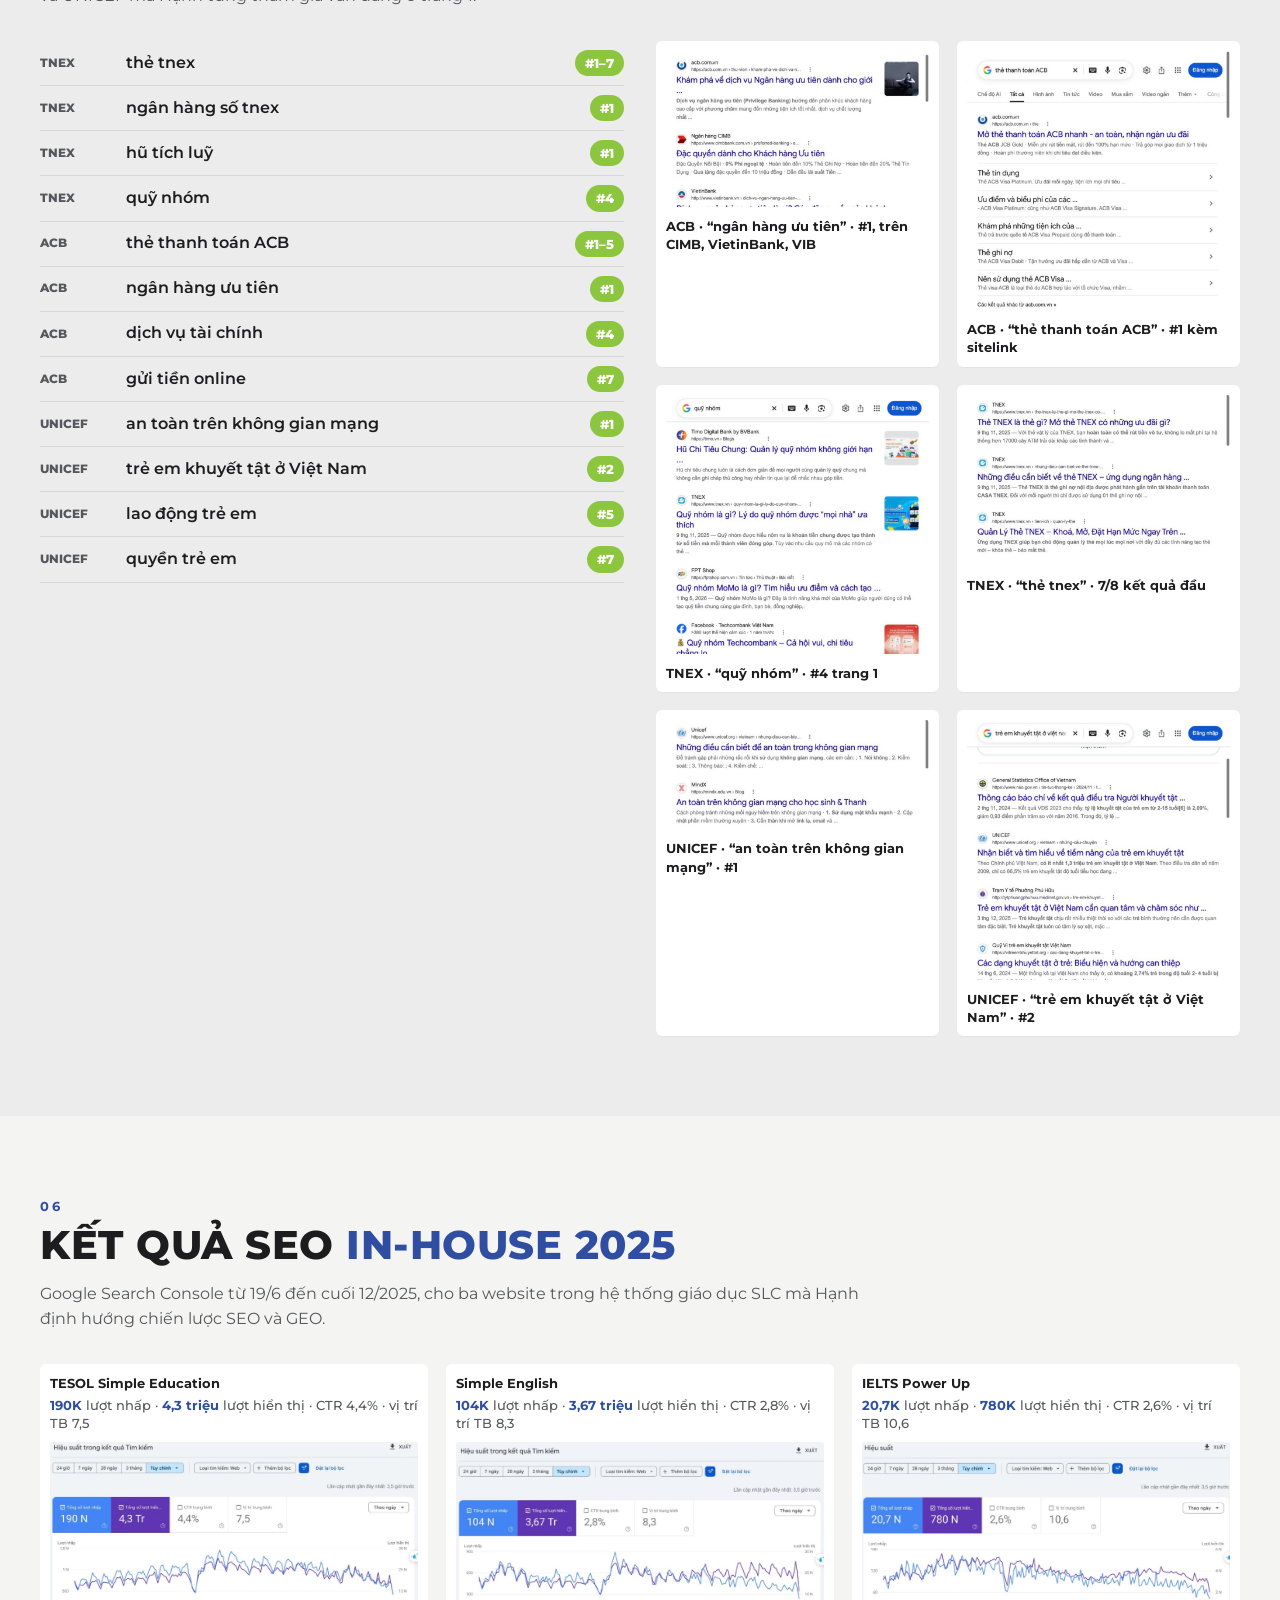
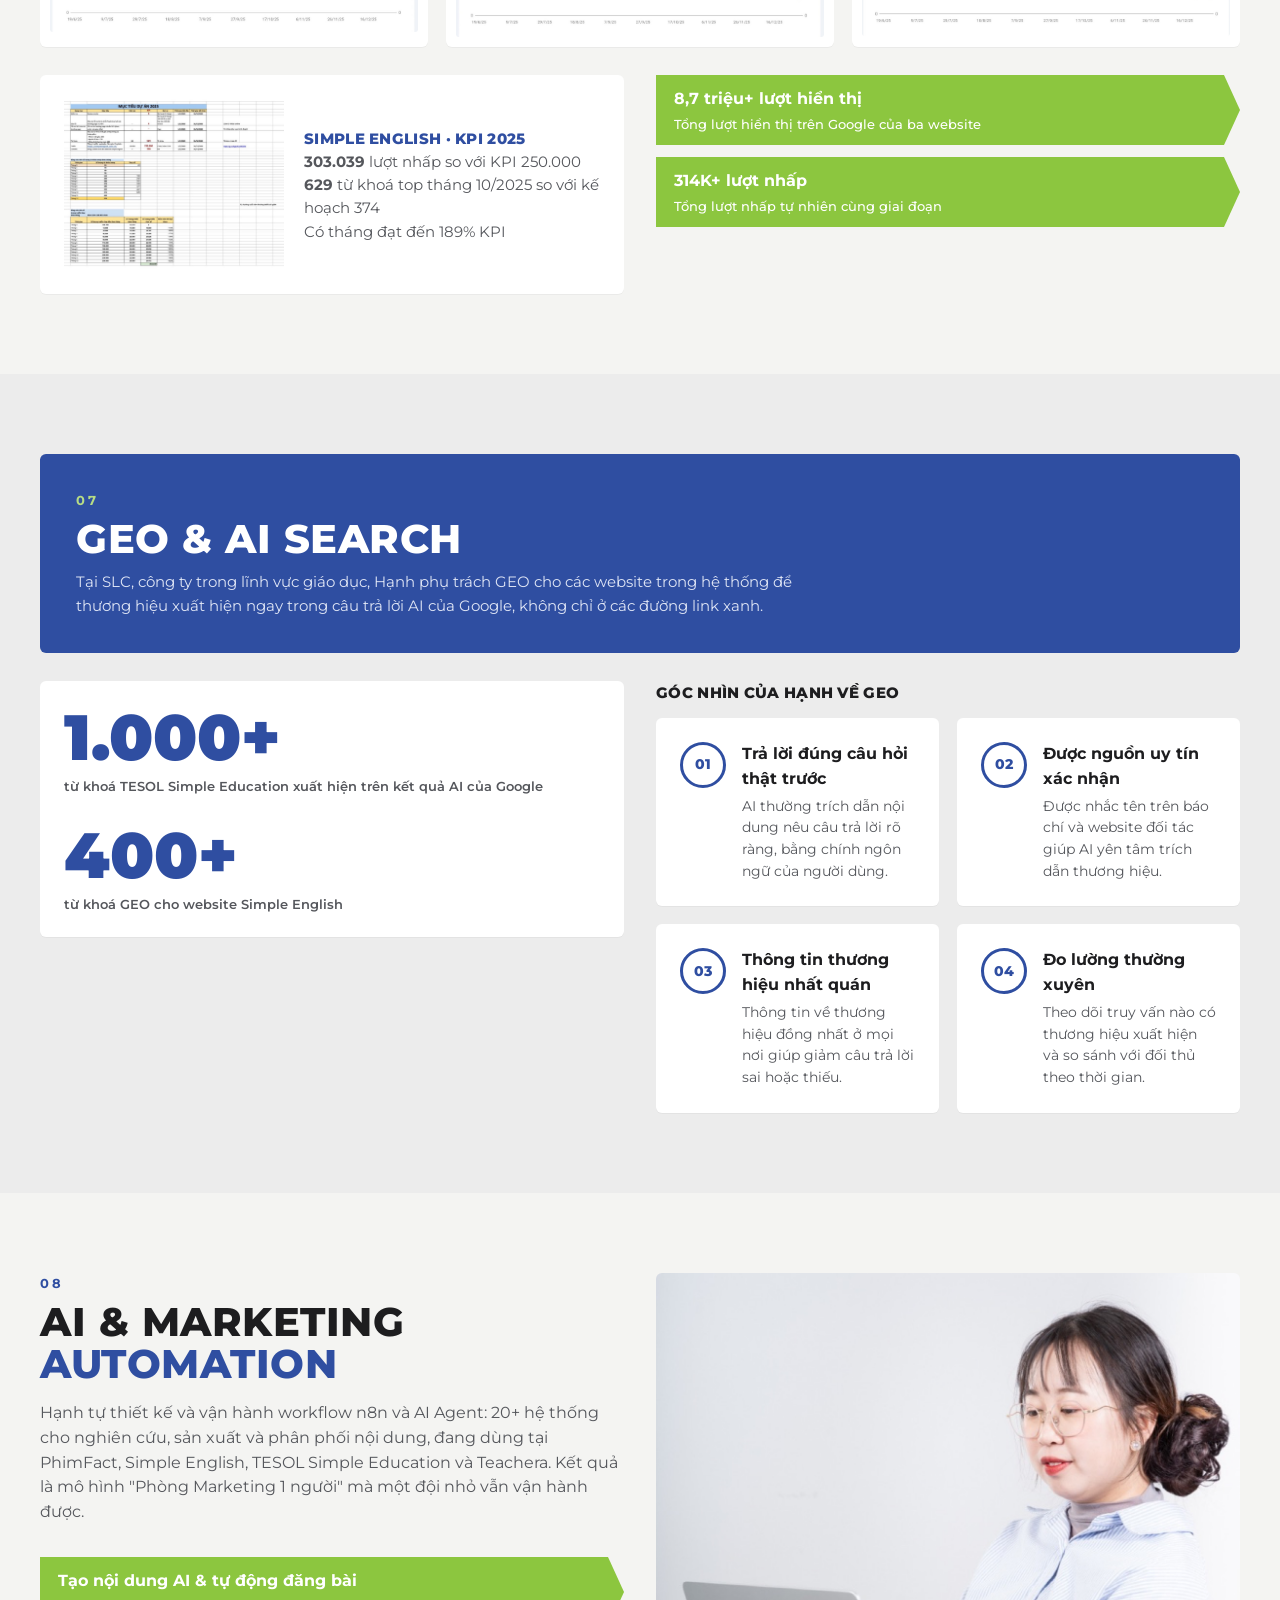
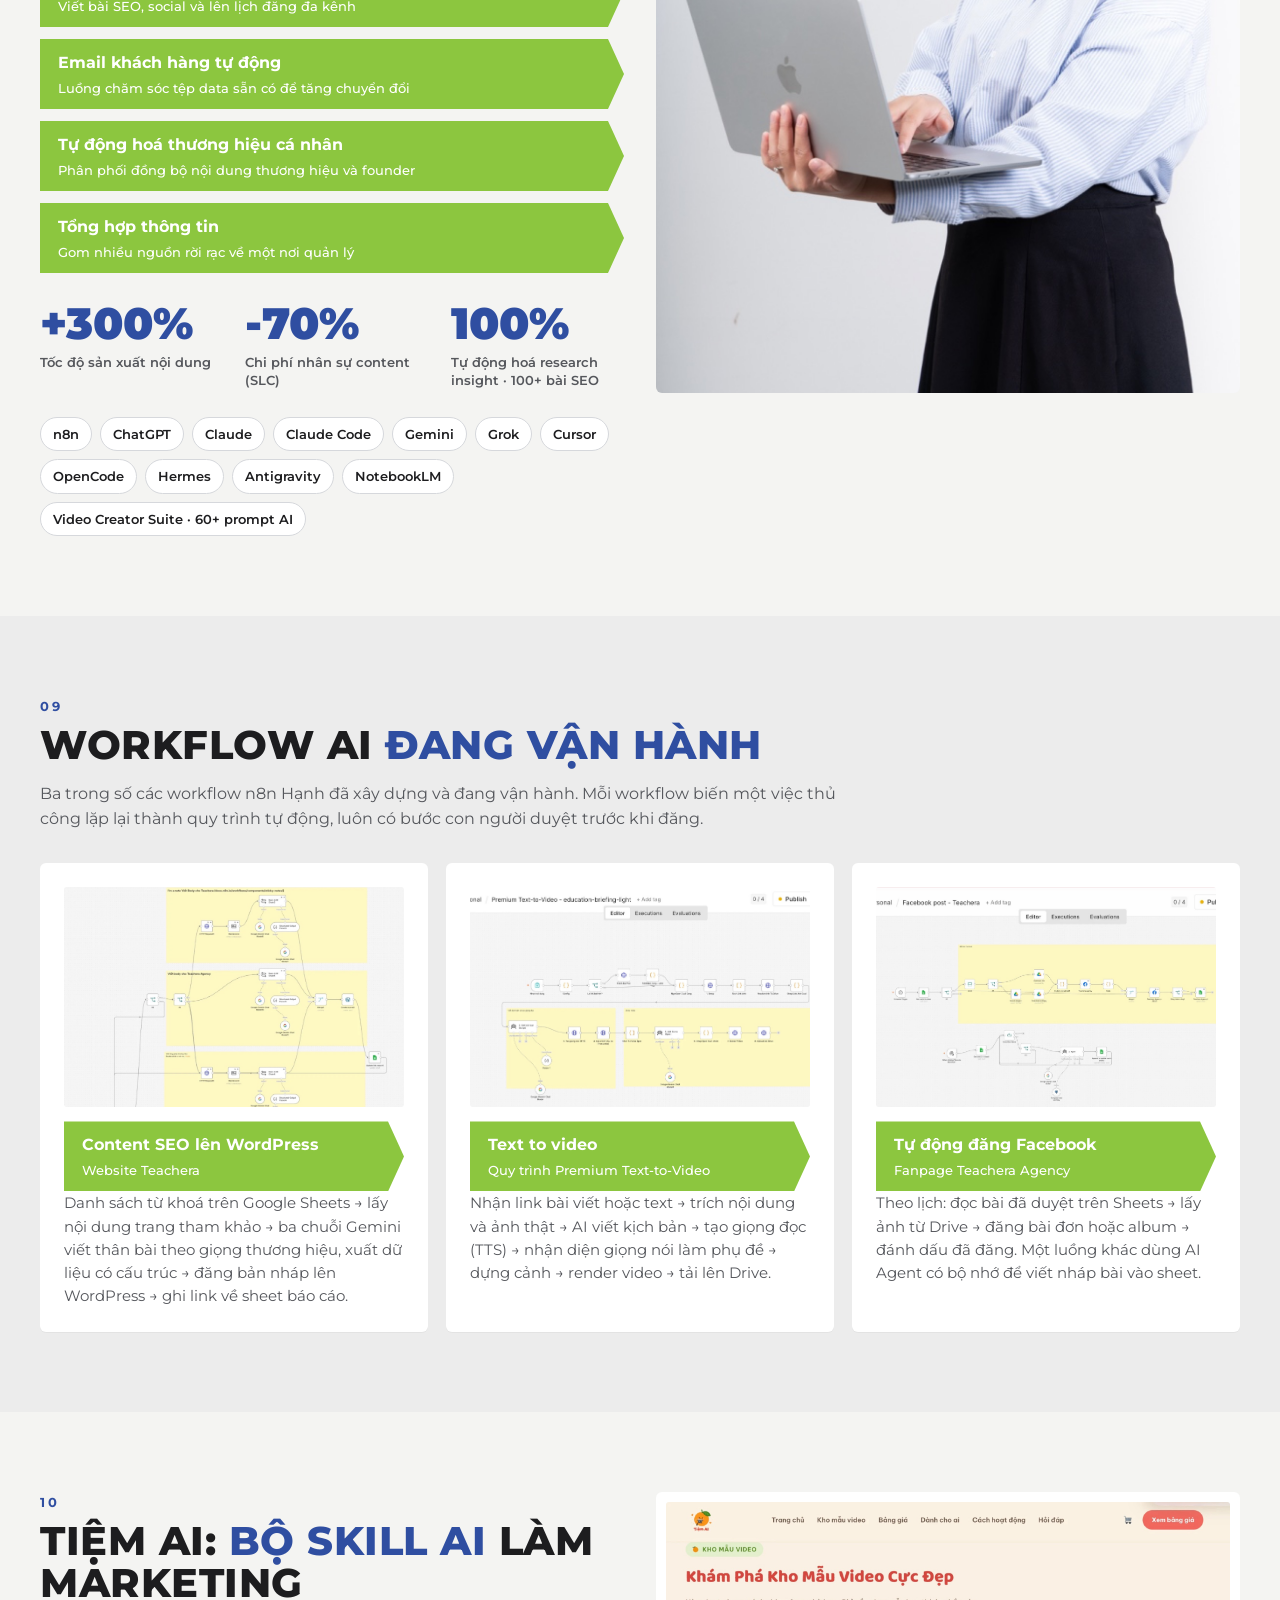
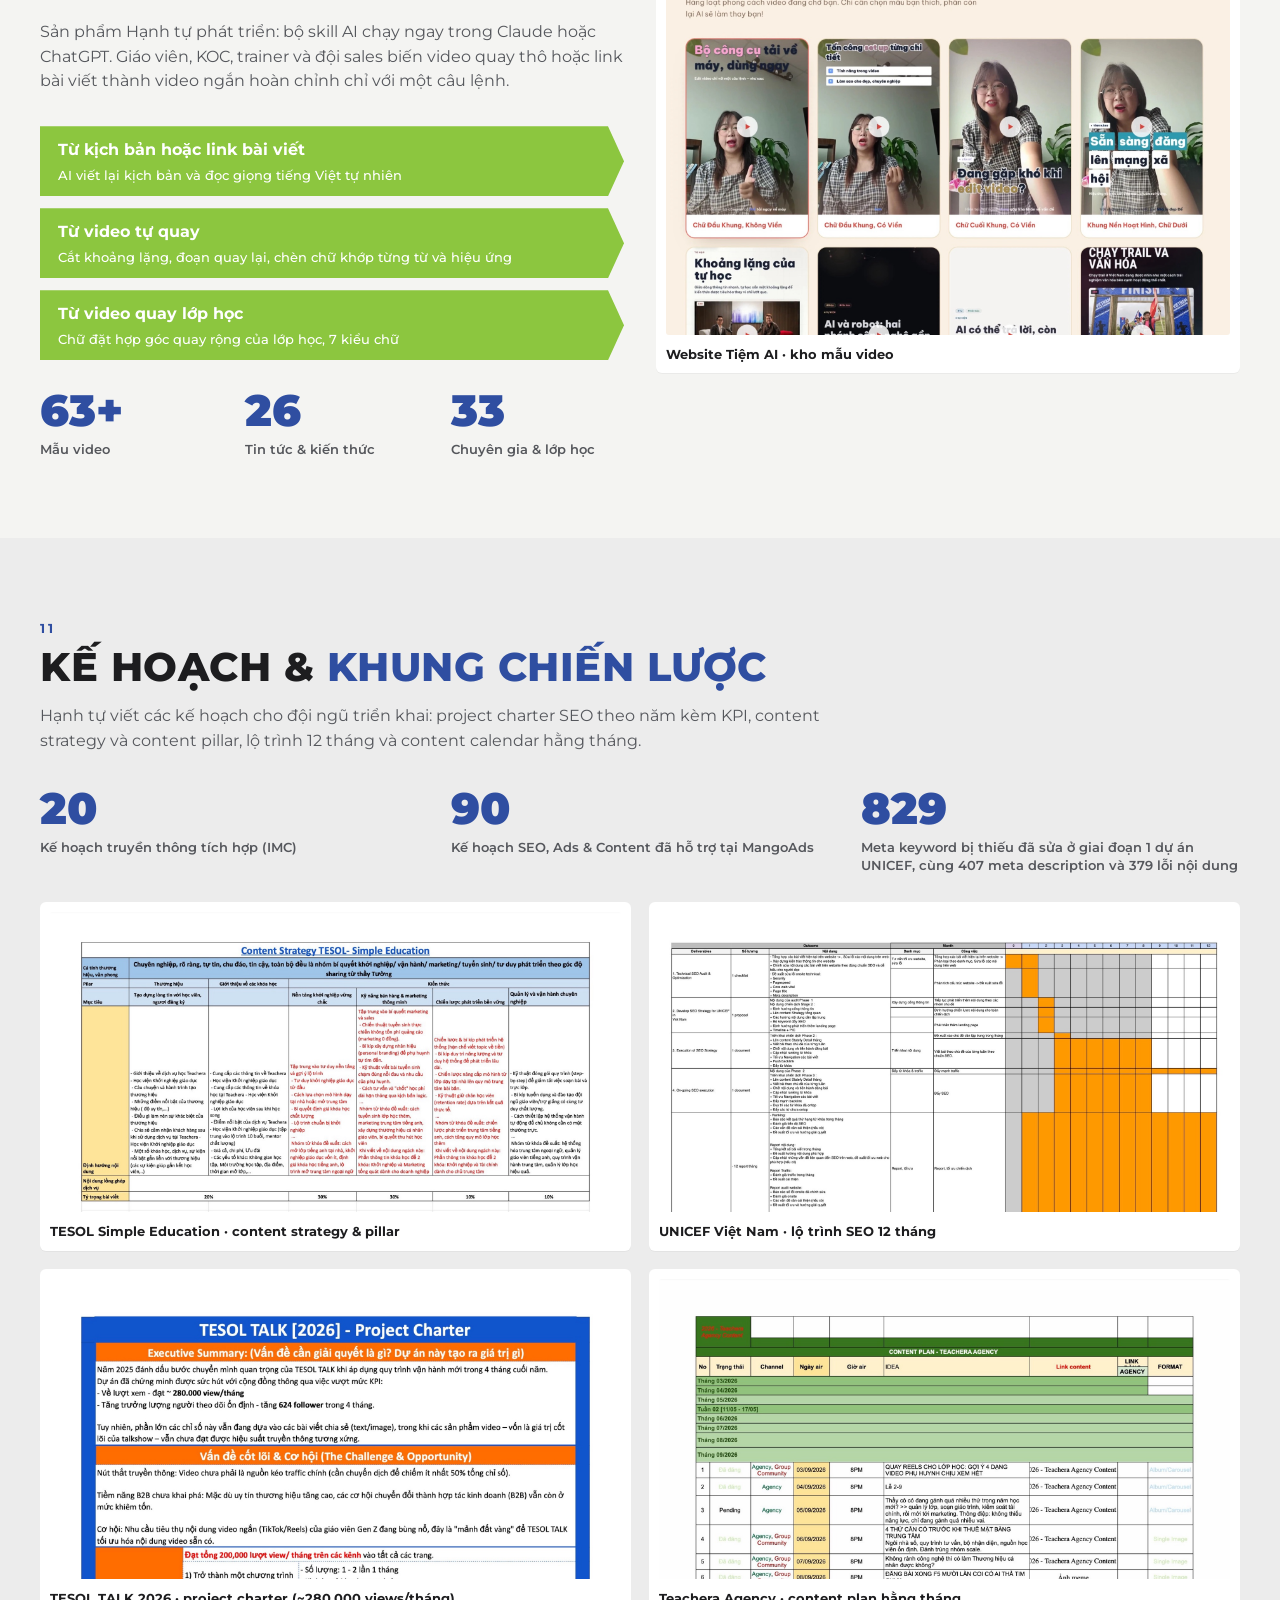
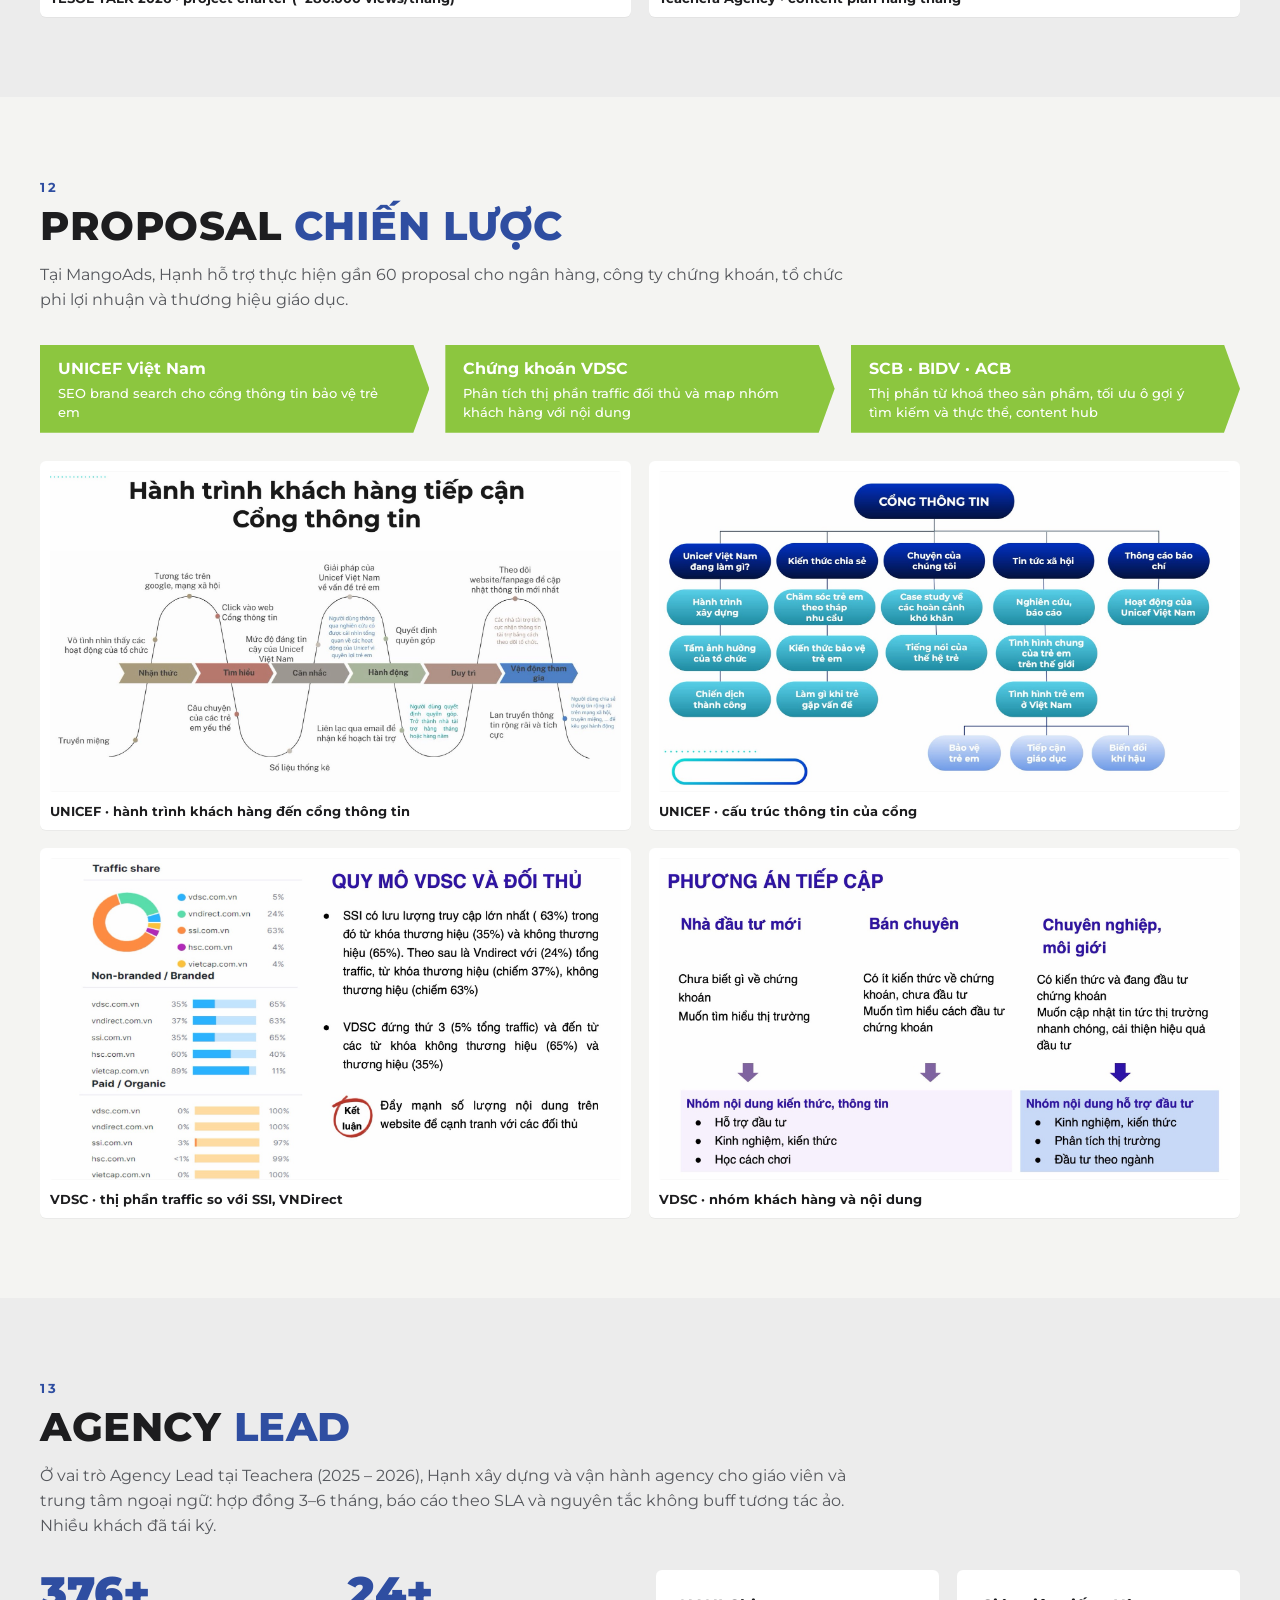
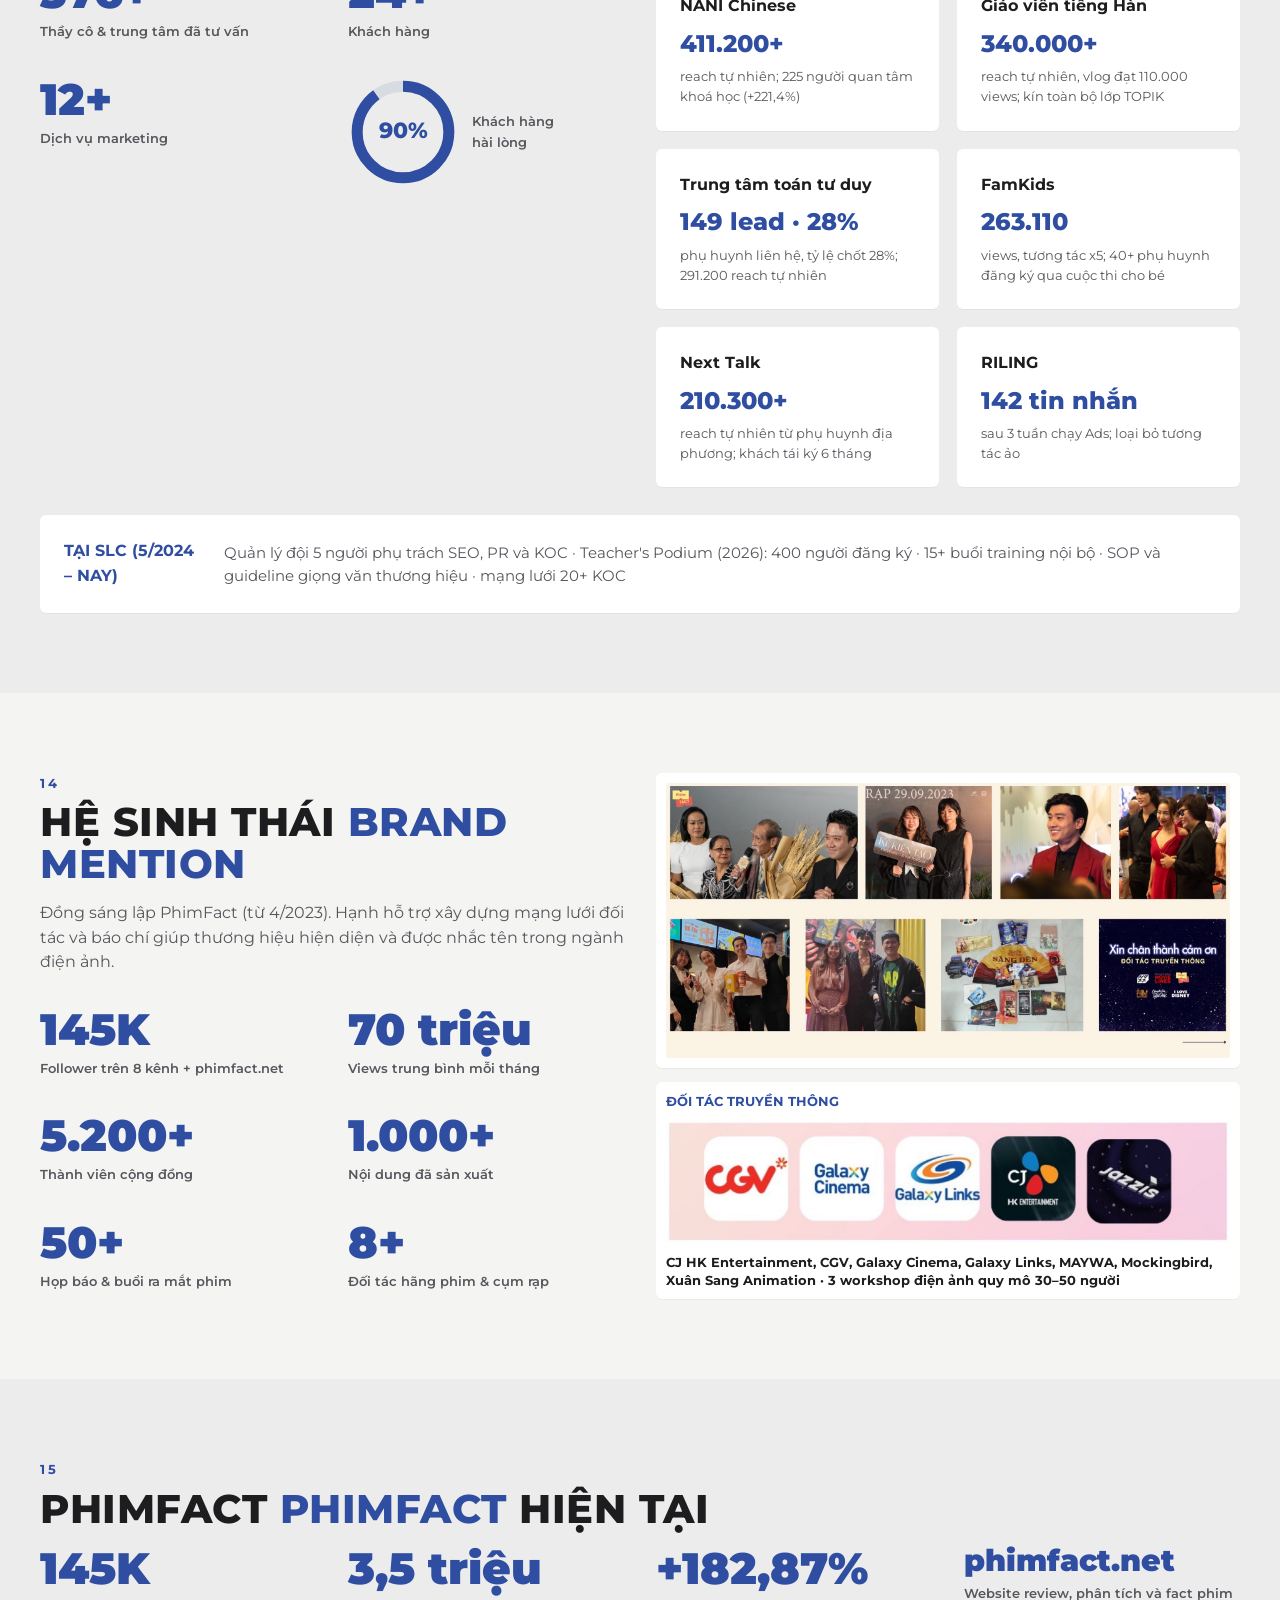
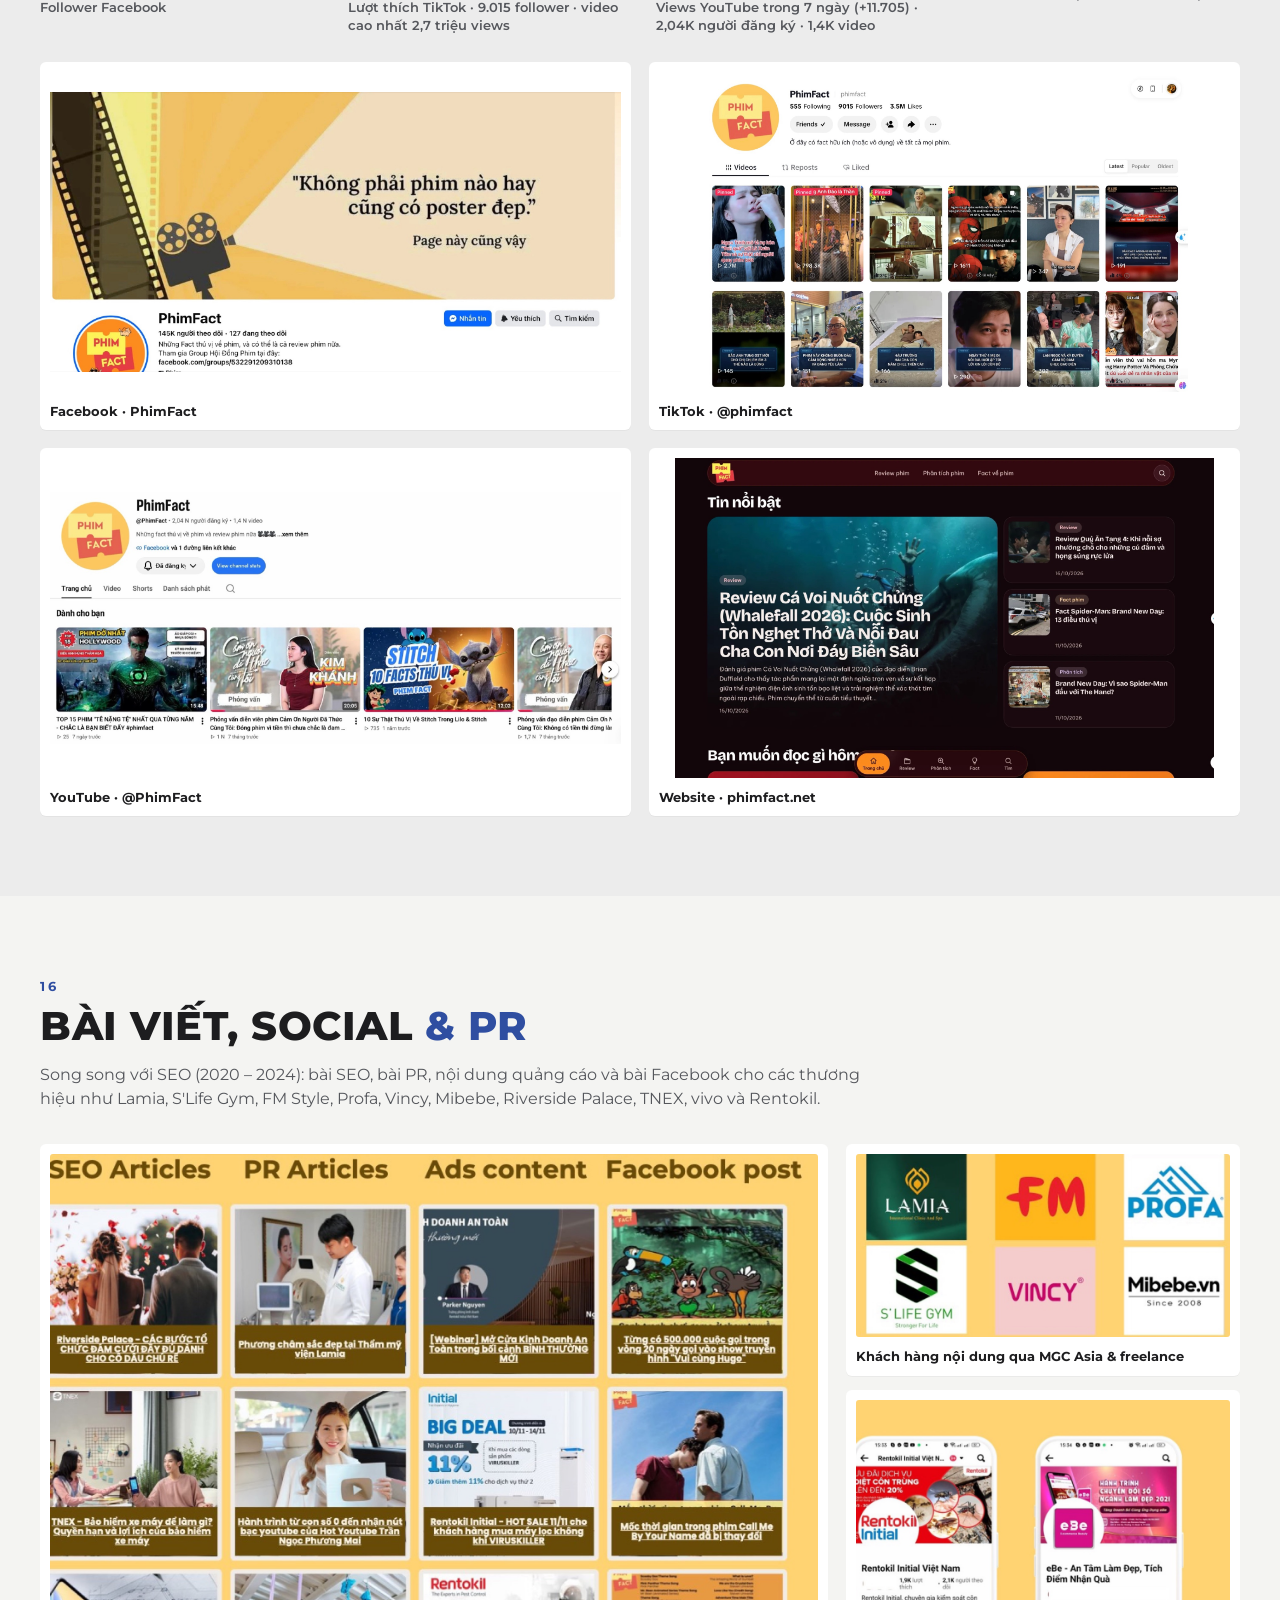
==== commit 3428b647: "Add Meta Ads results section (1 Jul – 29 Oct 2026) and refresh portfolio PDFs Co-Authored-By: Claude" ====
--- a/vi.html
+++ b/vi.html
@@ -24,6 +24,7 @@
       <a href="#agency">Agency</a>
       <a href="#phimfact">PhimFact</a>
       <a href="#koc">KOL/KOC</a>
+      <a href="#ads">Ads</a>
       <a href="#contact">Liên hệ</a>
     </nav>
     <div class="lang"><!--LANG--><a href="index.html">EN</a><a class="on" href="vi.html">VI</a><!--/LANG--></div>
@@ -435,12 +436,32 @@
   </div>
 </section>
 
+<!-- META ADS -->
+<section class="sec alt" id="ads">
+  <div class="wrap">
+    <div class="head"><div class="eyebrow">18</div><h2>Kết quả <span class="b">Meta Ads</span></h2></div>
+    <p class="lead">Các chiến dịch Meta Ads Hạnh chạy tại Teachera Agency cho agency và các khách hàng giáo dục, từ 1/7 – 29/10/2026: 17 chiến dịch, tổng chi tiêu 19,25 triệu đồng, chủ yếu là quảng cáo tin nhắn để học viên nhắn hỏi khoá học.</p>
+    <div class="stats four">
+      <div class="stat"><b>536</b><span>Lượt bắt đầu trò chuyện qua tin nhắn (+57,6%)</span></div>
+      <div class="stat"><b>483</b><span>Người liên hệ mới, 95,7% đến từ quảng cáo</span></div>
+      <div class="stat"><b>1,14M</b><span>Lượt xem fanpage trong cùng giai đoạn (+169%)</span></div>
+      <div class="stat"><b>33.465đ</b><span>Chi phí thấp nhất cho mỗi cuộc trò chuyện (RILING Hải Phòng)</span></div>
+    </div>
+    <figure class="card fig"><img class="zoom" src="assets/ads/ads-campaigns.jpg" alt=""><figcaption>Meta Ads Manager · 17 chiến dịch, tổng chi tiêu 19.251.327đ</figcaption></figure>
+    <div class="grid2 mt">
+      <figure class="card fig"><img class="zoom" src="assets/ads/ads-views.jpg" alt=""><figcaption>Lượt xem fanpage · 1/7 – 29/10/2026</figcaption></figure>
+      <figure class="card fig"><img class="zoom" src="assets/ads/ads-messages.jpg" alt=""><figcaption>Tổng quan tin nhắn · 1/7 – 29/10/2026</figcaption></figure>
+    </div>
+  </div>
+</section>
+
+
 <!-- PR & SPEAKING -->
-<section class="sec alt">
+<section class="sec">
   <div class="wrap two top">
     <figure class="pr-photo"><img src="assets/hoasen.jpg" alt=""></figure>
     <div>
-      <div class="head"><div class="eyebrow">18</div><h2>PR, cộng đồng <span class="b">&amp; diễn giả</span></h2></div>
+      <div class="head"><div class="eyebrow">19</div><h2>PR, cộng đồng <span class="b">&amp; diễn giả</span></h2></div>
       <div class="steps">
         <div class="step"><span class="num">01</span><div><b>Digital PR trên báo lớn</b><p>Làm việc với báo chí và đăng bài trên VTV, Thanh Niên, Tuổi Trẻ, Dân Trí, VnExpress, VietnamNet và CafeF.</p></div></div>
         <div class="step"><span class="num">02</span><div><b>Chương trình KOL / KOC</b><p>Booking micro influencer cho ngành giáo dục, tối ưu chi phí quảng cáo đến 25%; tự soạn điều khoản hợp đồng.</p></div></div>
@@ -452,9 +473,9 @@
 </section>
 
 <!-- HOW I WORK -->
-<section class="sec">
-  <div class="wrap">
-    <div class="banner row-b"><div><div class="eyebrow light">19</div><h2 class="w">Cách Hạnh làm việc</h2><p>Bốn bước Hạnh áp dụng ở agency, in-house và các dự án riêng.</p></div><img src="assets/hanh-129.jpg" alt=""></div>
+<section class="sec alt">
+  <div class="wrap">
+    <div class="banner row-b"><div><div class="eyebrow light">20</div><h2 class="w">Cách Hạnh làm việc</h2><p>Bốn bước Hạnh áp dụng ở agency, in-house và các dự án riêng.</p></div><img src="assets/hanh-129.jpg" alt=""></div>
     <div class="grid4 mt">
       <div class="card pad"><span class="num">01</span><h4 class="mt-s">Nghiên cứu &amp; audit</h4><p>Bắt đầu từ mục tiêu kinh doanh, rồi audit website, các kênh, đối thủ và khách hàng. Trao đổi với đội sales hoặc giáo viên để nghe đúng câu hỏi khách thường hỏi.</p></div>
       <div class="card pad"><span class="num">02</span><h4 class="mt-s">Lập kế hoạch</h4><p>Đặt KPI, content pillar, kênh triển khai và lịch nội dung hằng tháng trong một kế hoạch cả đội cùng theo. Thống nhất cách báo cáo trước khi bắt đầu.</p></div>
@@ -470,10 +491,10 @@
 </section>
 
 <!-- SKILLS -->
-<section class="sec alt">
+<section class="sec">
   <div class="wrap two top">
     <div>
-      <div class="head"><div class="eyebrow">20</div><h2>Kỹ năng &amp; <span class="b">công cụ</span></h2></div>
+      <div class="head"><div class="eyebrow">21</div><h2>Kỹ năng &amp; <span class="b">công cụ</span></h2></div>
       <div class="stack">
         <div class="tab">GEO / Tối ưu hiển thị trên AI Search</div>
         <div class="tab">Technical SEO, on-page SEO &amp; audit website</div>
@@ -503,7 +524,7 @@
 <section class="contact" id="contact">
   <div class="wrap two">
     <div>
-      <div class="eyebrow light">21 · Liên hệ</div>
+      <div class="eyebrow light">22 · Liên hệ</div>
       <h2 class="w xl">Rất mong được hợp tác</h2>
       <div class="bar"></div>
       <div class="name w">Trần Thị Kiều Hạnh</div>
